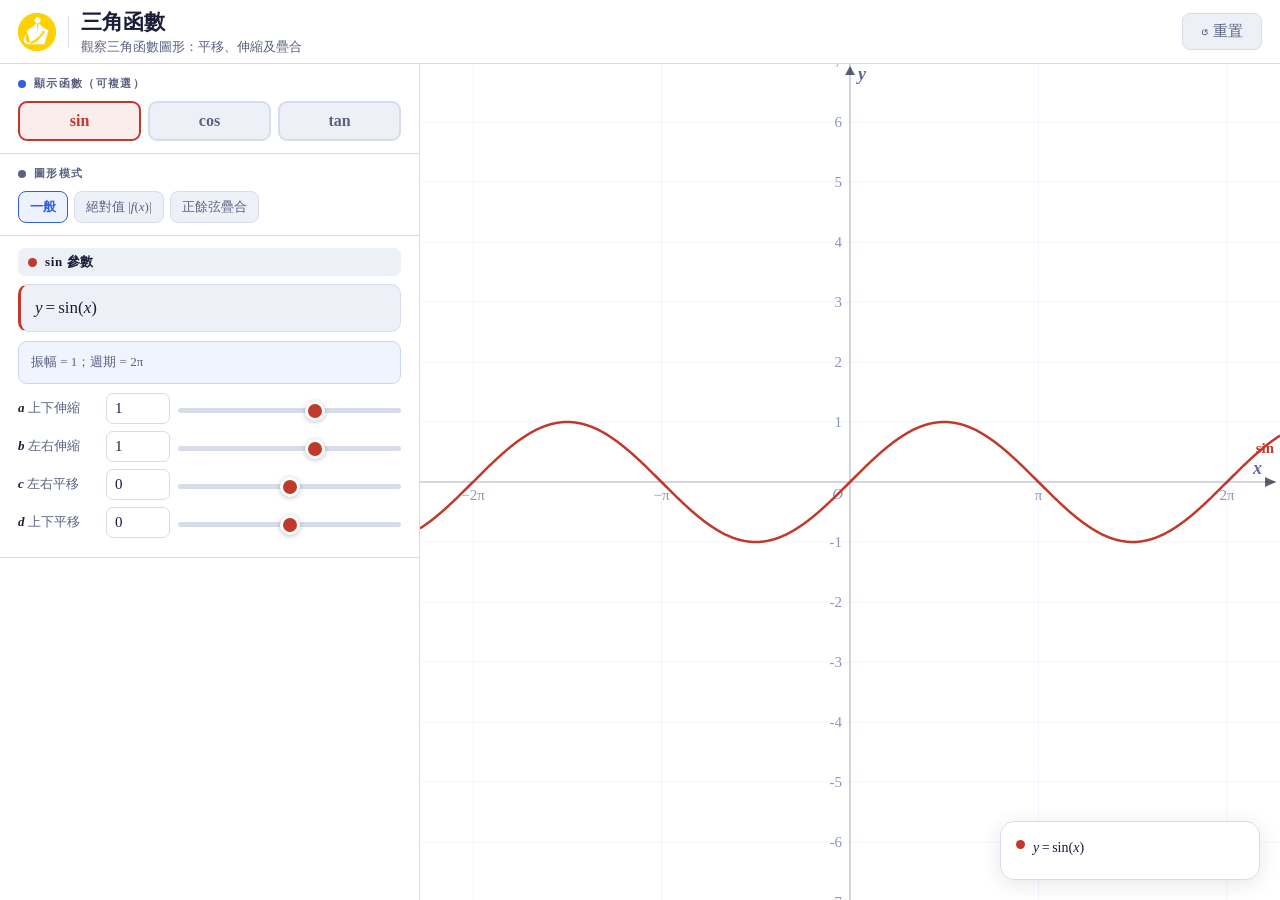
==== index.html @ 8deff8f7 "Update index.html" ====
<!DOCTYPE html>
<html lang="zh-TW">
<head>
<meta charset="UTF-8">
<meta name="viewport" content="width=device-width, initial-scale=1.0, maximum-scale=1.0, user-scalable=no">
<title>三角函數 — 互動教具</title>
<style>
:root{
  --bg:#f4f5fa;--white:#fff;--surface2:#eef0f8;--border:#d8dcea;
  --accent:#3060e0;--sin-c:#c0392b;--cos-c:#2980b9;--tan-c:#27ae60;--sum-c:#7c3aed;
  --text:#1a1f36;--dim:#5a6280;--light:#9098b8;
  --pw:420px;--f:'Times New Roman','Noto Serif TC',Georgia,serif;
}
*{box-sizing:border-box;margin:0;padding:0;}
body{font-family:var(--f);background:var(--bg);color:var(--text);
  overflow:hidden;height:100dvh;width:100vw;display:flex;flex-direction:column;font-size:16px;}

/* ── Header ── */
header{height:64px;display:flex;align-items:center;padding:0 18px;background:var(--white);
  border-bottom:1.5px solid var(--border);z-index:30;flex-shrink:0;gap:12px;}
.logo-ph{height:38px;width:38px;background:var(--surface2);border:1.5px dashed #c0c8e0;
  border-radius:8px;display:flex;align-items:center;justify-content:center;
  font-size:10px;color:var(--light);text-align:center;line-height:1.3;}
.logo-img{height:38px;width:auto;object-fit:contain;}
.hd-sep{width:1px;height:32px;background:var(--border);flex-shrink:0;}
.hd-title{flex:1;min-width:0;}
.hd-title h1{font-size:21px;font-weight:700;white-space:nowrap;overflow:hidden;text-overflow:ellipsis;}
.hd-title p{font-size:13px;color:var(--dim);margin-top:2px;}
.btn{padding:8px 18px;background:var(--surface2);border:1.5px solid var(--border);
  border-radius:8px;font-size:15px;color:var(--dim);cursor:pointer;
  font-family:var(--f);transition:all .15s;}
.btn:hover{color:var(--accent);border-color:var(--accent);background:#eef2ff;}

/* ── Layout ── */
.main{display:flex;flex:1;overflow:hidden;position:relative;}

/* ── Panel ── */
.panel{width:var(--pw);background:var(--white);border-right:1.5px solid var(--border);
  display:flex;flex-direction:column;overflow-y:auto;flex-shrink:0;z-index:10;}
.panel::-webkit-scrollbar{width:5px;}
.panel::-webkit-scrollbar-thumb{background:var(--border);border-radius:3px;}
.sec{padding:12px 18px;border-bottom:1.5px solid var(--border);}
.sec-title{display:flex;align-items:center;gap:8px;font-size:11px;font-weight:700;
  letter-spacing:.12em;text-transform:uppercase;color:var(--dim);margin-bottom:10px;}
.sec-dot{width:8px;height:8px;border-radius:50%;flex-shrink:0;}

/* fn chips */
.fn-chips{display:flex;gap:7px;}
.fn-chip{flex:1;padding:9px 4px;border-radius:9px;border:2px solid var(--border);
  background:var(--surface2);font-family:var(--f);font-size:16px;font-style:normal;font-weight:700;
  cursor:pointer;text-align:center;transition:all .18s;color:var(--dim);}
.fn-chip[data-fn="sin"].on{background:rgba(192,57,43,.09);border-color:var(--sin-c);color:var(--sin-c);}
.fn-chip[data-fn="cos"].on{background:rgba(41,128,185,.09);border-color:var(--cos-c);color:var(--cos-c);}
.fn-chip[data-fn="tan"].on{background:rgba(39,174,96,.09);border-color:var(--tan-c);color:var(--tan-c);}
/* disabled state for superpos mode */
.fn-chip.locked{opacity:.45;cursor:default;pointer-events:none;}

/* mode chips */
.mode-chips{display:flex;gap:6px;flex-wrap:wrap;}
.mode-chip{padding:6px 11px;border-radius:8px;border:1.5px solid var(--border);
  background:var(--surface2);font-family:var(--f);font-size:13px;color:var(--dim);cursor:pointer;transition:all .15s;}
.mode-chip.on{background:#eef2ff;border-color:var(--accent);color:var(--accent);font-weight:700;}

/* ── Equation box in panel ── */
/* y= with space, all italic variables, numbers upright */
.eq-box{background:var(--surface2);border:1.5px solid var(--border);border-radius:10px;
  padding:9px 14px;font-size:17px;color:var(--text);margin-bottom:9px;
  line-height:1.65;min-height:44px;display:flex;align-items:center;flex-wrap:wrap;gap:0;
  font-style:italic;}
.eq-sin{border-left:3px solid var(--sin-c)!important;}
.eq-cos{border-left:3px solid var(--cos-c)!important;}
.eq-tan{border-left:3px solid var(--tan-c)!important;}
/* italic for vars */
.vi{font-style:italic;}
/* upright for numbers */
.vn{font-style:normal;}

/* Desc box */
.desc-box{background:#f0f4ff;border:1.5px solid #c8d4f8;border-radius:9px;
  padding:8px 12px;font-size:13px;color:var(--dim);line-height:1.9;margin-bottom:9px;}
.desc-box b{color:var(--text);}
.mode-desc{background:#fdf4ff;border-color:#d8b4fe;}

/* ── Param rows: label | number | slider ── */
.param-row{display:flex;align-items:center;gap:8px;margin-bottom:7px;}
.param-label{font-size:13px;color:var(--dim);width:80px;flex-shrink:0;}
.param-label .vi{font-style:italic;font-weight:700;color:var(--text);}
.param-num{width:64px;flex-shrink:0;}
.param-num input{width:100%;background:var(--white);border:1.5px solid var(--border);
  border-radius:7px;padding:6px 8px;font-family:var(--f);font-size:15px;font-style:normal;
  color:var(--text);outline:none;transition:border-color .15s;-moz-appearance:textfield;}
.param-num input::-webkit-inner-spin-button{-webkit-appearance:none;}
.param-num input.i-sin:focus{border-color:var(--sin-c);}
.param-num input.i-cos:focus{border-color:var(--cos-c);}
.param-num input.i-tan:focus{border-color:var(--tan-c);}
.param-slider{flex:1;}
.param-slider input[type=range]{width:100%;-webkit-appearance:none;appearance:none;
  height:5px;background:var(--border);border-radius:3px;outline:none;cursor:pointer;touch-action:pan-x;}
.param-slider input[type=range]::-webkit-slider-thumb{-webkit-appearance:none;width:20px;height:20px;
  border-radius:50%;border:3px solid var(--white);box-shadow:0 1px 5px rgba(0,0,0,.25);cursor:pointer;}
.param-slider input[type=range]::-moz-range-thumb{width:20px;height:20px;
  border-radius:50%;border:3px solid var(--white);box-shadow:0 1px 5px rgba(0,0,0,.25);cursor:pointer;}
.r-sin::-webkit-slider-thumb{background:var(--sin-c);}
.r-cos::-webkit-slider-thumb{background:var(--cos-c);}
.r-tan::-webkit-slider-thumb{background:var(--tan-c);}
.r-sin::-moz-range-thumb{background:var(--sin-c);}
.r-cos::-moz-range-thumb{background:var(--cos-c);}
.r-tan::-moz-range-thumb{background:var(--tan-c);}

.fn-panel-hd{display:flex;align-items:center;gap:8px;font-size:13px;font-weight:700;
  letter-spacing:.05em;margin-bottom:8px;padding:5px 10px;border-radius:7px;background:var(--surface2);}
.fn-panel-hd .dot{width:9px;height:9px;border-radius:50%;flex-shrink:0;}

/* Superpos result */
.sp-result{background:#fdf4ff;border:1.5px solid #d8b4fe;border-radius:9px;
  padding:9px 13px;font-size:14px;line-height:2.1;color:var(--text);}

/* Float info box — bottom right */
#floatInfo{position:absolute;bottom:20px;right:20px;z-index:20;
  min-width:260px;max-width:380px;background:rgba(255,255,255,.96);
  border:1.5px solid var(--border);border-radius:14px;padding:13px 15px;
  box-shadow:0 4px 20px rgba(26,31,54,.10);
  backdrop-filter:blur(6px);-webkit-backdrop-filter:blur(6px);
  font-family:var(--f);pointer-events:none;}
.fi-row{display:flex;align-items:flex-start;gap:8px;margin-bottom:6px;line-height:1.8;}
.fi-dot{width:9px;height:9px;border-radius:50%;flex-shrink:0;margin-top:5px;}
.fi-text{font-size:14px;color:var(--text);font-style:italic;}

#canvas{flex:1;display:block;cursor:default;touch-action:none;background:#fff;}

/* Mobile */
.fab{display:none;position:fixed;bottom:20px;left:20px;width:54px;height:54px;
  border-radius:50%;background:var(--accent);color:#fff;border:none;font-size:22px;
  cursor:pointer;box-shadow:0 4px 20px rgba(48,96,224,.4);z-index:200;
  align-items:center;justify-content:center;}
.mob-overlay{display:none;position:fixed;inset:0;z-index:100;pointer-events:none;}
.mob-overlay.open{pointer-events:none;} /* overlay itself never blocks — children handle it */
.mob-bg{position:absolute;inset:0;background:rgba(10,15,40,.35);opacity:0;
  transition:opacity .28s;pointer-events:none;}
.mob-overlay.open .mob-bg{opacity:1;pointer-events:all;}
.mob-drawer{position:absolute;top:0;left:0;bottom:0;width:min(92vw,440px);
  background:var(--white);border-right:1.5px solid var(--border);
  overflow-y:auto;-webkit-overflow-scrolling:touch;
  transform:translateX(-100%);transition:transform .32s cubic-bezier(.32,.72,0,1);
  z-index:2;pointer-events:all;}
.mob-overlay.open .mob-drawer{transform:translateX(0);}
.mob-dh{display:flex;align-items:center;justify-content:space-between;
  padding:16px 20px;border-bottom:1.5px solid var(--border);}
.mob-dt{font-size:18px;font-weight:700;}
.mob-x{width:44px;height:44px;border-radius:8px;background:var(--surface2);
  border:1.5px solid var(--border);font-size:20px;color:var(--dim);
  cursor:pointer;display:flex;align-items:center;justify-content:center;}
@media(max-width:760px){
  .panel{display:none;}.fab{display:flex;}.mob-overlay{display:block;}
  .hd-title p{display:none;}.hd-title h1{font-size:18px;}
  #floatInfo{max-width:calc(100vw - 44px);}
}
</style>
</head>
<body>

<header>
  <div style="display:flex;align-items:center;flex-shrink:0;">
    <img class="logo-img" src="company-logo.png"
         onerror="this.style.display='none';document.getElementById('lgph').style.display='flex';" alt="">
    <div class="logo-ph" id="lgph" style="display:none">LOGO</div>
  </div>
  <div class="hd-sep"></div>
  <div class="hd-title">
    <h1>三角函數</h1>
    <p>觀察三角函數圖形：平移、伸縮及疊合</p>
  </div>
  <div style="flex-shrink:0;">
    <button class="btn" onclick="resetAll()">↺ 重置</button>
  </div>
</header>

<div class="main">

<!-- ══ LEFT PANEL ══ -->
<div class="panel" id="mainPanel">

  <!-- 顯示函數 -->
  <div class="sec">
    <div class="sec-title"><span class="sec-dot" style="background:var(--accent)"></span>顯示函數（可複選）</div>
    <div class="fn-chips" id="fnChipsRow">
      <button class="fn-chip on" data-fn="sin" onclick="toggleFn('sin')">sin</button>
      <button class="fn-chip"    data-fn="cos" onclick="toggleFn('cos')">cos</button>
      <button class="fn-chip"    data-fn="tan" onclick="toggleFn('tan')">tan</button>
    </div>
  </div>

  <!-- 模式 -->
  <div class="sec">
    <div class="sec-title"><span class="sec-dot" style="background:var(--dim)"></span>圖形模式</div>
    <div class="mode-chips">
      <button class="mode-chip on" id="modeNormal"   onclick="setMode('normal')">一般</button>
      <button class="mode-chip"    id="modeAbs"      onclick="setMode('abs')">絕對值 |<i>f</i>(<i>x</i>)|</button>
      <button class="mode-chip"    id="modeSuperpos" onclick="setMode('superpos')">正餘弦疊合</button>
    </div>
    <div id="modeDesc" class="desc-box mode-desc" style="display:none;margin-top:8px;margin-bottom:0;"></div>
  </div>

  <!-- ── sin ── -->
  <div class="sec" id="sinSec">
    <div class="fn-panel-hd"><span class="dot" style="background:var(--sin-c)"></span>sin 參數</div>
    <div class="eq-box eq-sin" id="sinEq"></div>
    <div class="desc-box" id="sinDesc"></div>
    <div class="param-row">
      <div class="param-label"><span class="vi">a</span> 上下伸縮</div>
      <div class="param-num"><input class="i-sin" id="nSinA" type="number" step="0.1" value="1" oninput="P.sin.a=+this.value;redraw()"></div>
      <div class="param-slider"><input type="range" class="r-sin" id="sSinA" min="-4" max="4" step="0.05" value="1" oninput="P.sin.a=+this.value;redraw()"></div>
    </div>
    <div class="param-row">
      <div class="param-label"><span class="vi">b</span> 左右伸縮</div>
      <div class="param-num"><input class="i-sin" id="nSinB" type="number" step="0.1" value="1" oninput="P.sin.b=+this.value;redraw()"></div>
      <div class="param-slider"><input type="range" class="r-sin" id="sSinB" min="-4" max="4" step="0.05" value="1" oninput="P.sin.b=+this.value;redraw()"></div>
    </div>
    <div class="param-row">
      <div class="param-label"><span class="vi">c</span> 左右平移</div>
      <div class="param-num"><input class="i-sin" id="nSinC" type="number" step="0.1" value="0" oninput="P.sin.c=+this.value;redraw()"></div>
      <div class="param-slider"><input type="range" class="r-sin" id="sSinC" min="-6.28" max="6.28" step="0.05" value="0" oninput="P.sin.c=+this.value;redraw()"></div>
    </div>
    <div class="param-row">
      <div class="param-label"><span class="vi">d</span> 上下平移</div>
      <div class="param-num"><input class="i-sin" id="nSinD" type="number" step="0.1" value="0" oninput="P.sin.d=+this.value;redraw()"></div>
      <div class="param-slider"><input type="range" class="r-sin" id="sSinD" min="-4" max="4" step="0.05" value="0" oninput="P.sin.d=+this.value;redraw()"></div>
    </div>
  </div>

  <!-- ── cos ── -->
  <div class="sec" id="cosSec" style="display:none">
    <div class="fn-panel-hd"><span class="dot" style="background:var(--cos-c)"></span>cos 參數</div>
    <div class="eq-box eq-cos" id="cosEq"></div>
    <div class="desc-box" id="cosDesc"></div>
    <div class="param-row">
      <div class="param-label"><span class="vi">a</span> 上下伸縮</div>
      <div class="param-num"><input class="i-cos" id="nCosA" type="number" step="0.1" value="1" oninput="P.cos.a=+this.value;redraw()"></div>
      <div class="param-slider"><input type="range" class="r-cos" id="sCosA" min="-4" max="4" step="0.05" value="1" oninput="P.cos.a=+this.value;redraw()"></div>
    </div>
    <div class="param-row">
      <div class="param-label"><span class="vi">b</span> 左右伸縮</div>
      <div class="param-num"><input class="i-cos" id="nCosB" type="number" step="0.1" value="1" oninput="P.cos.b=+this.value;redraw()"></div>
      <div class="param-slider"><input type="range" class="r-cos" id="sCosB" min="-4" max="4" step="0.05" value="1" oninput="P.cos.b=+this.value;redraw()"></div>
    </div>
    <div class="param-row">
      <div class="param-label"><span class="vi">c</span> 左右平移</div>
      <div class="param-num"><input class="i-cos" id="nCosC" type="number" step="0.1" value="0" oninput="P.cos.c=+this.value;redraw()"></div>
      <div class="param-slider"><input type="range" class="r-cos" id="sCosC" min="-6.28" max="6.28" step="0.05" value="0" oninput="P.cos.c=+this.value;redraw()"></div>
    </div>
    <div class="param-row">
      <div class="param-label"><span class="vi">d</span> 上下平移</div>
      <div class="param-num"><input class="i-cos" id="nCosD" type="number" step="0.1" value="0" oninput="P.cos.d=+this.value;redraw()"></div>
      <div class="param-slider"><input type="range" class="r-cos" id="sCosD" min="-4" max="4" step="0.05" value="0" oninput="P.cos.d=+this.value;redraw()"></div>
    </div>
  </div>

  <!-- ── tan ── -->
  <div class="sec" id="tanSec" style="display:none">
    <div class="fn-panel-hd"><span class="dot" style="background:var(--tan-c)"></span>tan 參數</div>
    <div class="eq-box eq-tan" id="tanEq"></div>
    <div class="desc-box" id="tanDesc"></div>
    <div class="param-row">
      <div class="param-label"><span class="vi">a</span> 上下伸縮</div>
      <div class="param-num"><input class="i-tan" id="nTanA" type="number" step="0.1" value="1" oninput="P.tan.a=+this.value;redraw()"></div>
      <div class="param-slider"><input type="range" class="r-tan" id="sTanA" min="-4" max="4" step="0.05" value="1" oninput="P.tan.a=+this.value;redraw()"></div>
    </div>
    <div class="param-row">
      <div class="param-label"><span class="vi">b</span> 左右伸縮</div>
      <div class="param-num"><input class="i-tan" id="nTanB" type="number" step="0.1" value="1" oninput="P.tan.b=+this.value;redraw()"></div>
      <div class="param-slider"><input type="range" class="r-tan" id="sTanB" min="-4" max="4" step="0.05" value="1" oninput="P.tan.b=+this.value;redraw()"></div>
    </div>
    <div class="param-row">
      <div class="param-label"><span class="vi">c</span> 左右平移</div>
      <div class="param-num"><input class="i-tan" id="nTanC" type="number" step="0.1" value="0" oninput="P.tan.c=+this.value;redraw()"></div>
      <div class="param-slider"><input type="range" class="r-tan" id="sTanC" min="-6.28" max="6.28" step="0.05" value="0" oninput="P.tan.c=+this.value;redraw()"></div>
    </div>
    <div class="param-row">
      <div class="param-label"><span class="vi">d</span> 上下平移</div>
      <div class="param-num"><input class="i-tan" id="nTanD" type="number" step="0.1" value="0" oninput="P.tan.d=+this.value;redraw()"></div>
      <div class="param-slider"><input type="range" class="r-tan" id="sTanD" min="-4" max="4" step="0.05" value="0" oninput="P.tan.d=+this.value;redraw()"></div>
    </div>
  </div>

  <!-- ── 正餘弦疊合 ── -->
  <div class="sec" id="superposSec" style="display:none">
    <div class="fn-panel-hd"><span class="dot" style="background:var(--sum-c)"></span>正餘弦疊合參數</div>
    <div style="font-size:13px;color:var(--dim);margin-bottom:8px;">
      設 <i>y</i> = <i>p</i>·sin <i>x</i> + <i>q</i>·cos <i>x</i>，調整係數：
    </div>
    <div class="param-row">
      <div class="param-label"><span class="vi">p</span> sin 係數</div>
      <div class="param-num"><input id="nSP" type="number" step="0.1" value="1" style="width:100%;background:var(--white);border:1.5px solid var(--border);border-radius:7px;padding:6px 8px;font-family:var(--f);font-size:15px;font-style:normal;color:var(--text);outline:none;-moz-appearance:textfield;" oninput="SP.p=+this.value;redraw()"></div>
      <div class="param-slider"><input type="range" id="sSP" min="-5" max="5" step="0.05" value="1" class="r-sp" oninput="SP.p=+this.value;redraw()"></div>
    </div>
    <div class="param-row">
      <div class="param-label"><span class="vi">q</span> cos 係數</div>
      <div class="param-num"><input id="nSQ" type="number" step="0.1" value="1" style="width:100%;background:var(--white);border:1.5px solid var(--border);border-radius:7px;padding:6px 8px;font-family:var(--f);font-size:15px;font-style:normal;color:var(--text);outline:none;-moz-appearance:textfield;" oninput="SP.q=+this.value;redraw()"></div>
      <div class="param-slider"><input type="range" id="sSQ" min="-5" max="5" step="0.05" value="1" class="r-sp" oninput="SP.q=+this.value;redraw()"></div>
    </div>
    <div class="sp-result" id="spResult"></div>
  </div>

</div><!-- /panel -->

<canvas id="canvas"></canvas>

<!-- Float info: equation(s) at bottom right -->
<div id="floatInfo"><div id="fiContent"></div></div>
</div>

<button class="fab" id="fabBtn" onclick="toggleDrawer()">☰</button>
<div class="mob-overlay" id="MOV">
  <div class="mob-bg" onclick="closeDrawer()"></div>
  <div class="mob-drawer">
    <div class="mob-dh">
      <span class="mob-dt">方程式與設定</span>
      <button class="mob-x" onclick="closeDrawer()">✕</button>
    </div>
    <div id="mobContent"></div>
  </div>
</div>

<script>
// ══════════════════════════════════
//  CONFIG
// ══════════════════════════════════
const FNS=['sin','cos','tan'];
const FN_COLOR={sin:'#c0392b',cos:'#2980b9',tan:'#27ae60'};
const SUM_C='#7c3aed';
const FU="Times New Roman, Noto Serif TC, Georgia, serif";

const visible={sin:true,cos:false,tan:false};
let graphMode='normal';

// y = a·f(bx+c)+d
const P={
  sin:{a:1,b:1,c:0,d:0},
  cos:{a:1,b:1,c:0,d:0},
  tan:{a:1,b:1,c:0,d:0},
};
// superpos: y = p·sinx + q·cosx
const SP={p:1,q:1};

const canvas=document.getElementById('canvas');
const ctx=canvas.getContext('2d');
let dpr=window.devicePixelRatio||1;
let originX=0,originY=0,scale=60,_init=false;

// ══════════════════════════════════
//  CANVAS SETUP
// ══════════════════════════════════
function resize(){
  const main=document.querySelector('.main');
  const panel=document.querySelector('.panel');
  const pw=panel?panel.offsetWidth:0;
  const W0=main.offsetWidth-pw;
  const H0=main.offsetHeight;
  canvas.width=W0*dpr; canvas.height=H0*dpr;
  canvas.style.width=W0+'px'; canvas.style.height=H0+'px';
  ctx.setTransform(dpr,0,0,dpr,0,0);
  if(!_init){originX=W0/2;originY=H0/2;_init=true;}
  redraw();
}
window.addEventListener('resize',resize);

const toMx=sx=>(sx-originX)/scale;
const toSy=my=>originY-my*scale;

// ── number formatting ──
// All numbers displayed upright (font-style:normal in canvas ctx is default)
function f2(v){const r=Math.round(v*100)/100; return r===0?'0':String(r);}
function f3(v){const r=Math.round(v*1000)/1000; return r===0?'0':String(r);}

// ══════════════════════════════════
//  MATH
// ══════════════════════════════════
function evalBase(fn,x){
  const{a,b,c,d}=P[fn];
  const arg=b*x+c;
  if(fn==='sin') return a*Math.sin(arg)+d;
  if(fn==='cos') return a*Math.cos(arg)+d;
  const t=Math.tan(arg);
  if(!isFinite(t)||Math.abs(t)>300) return NaN;
  return a*t+d;
}
function evalFn(fn,x){
  const v=evalBase(fn,x);
  if(isNaN(v)) return NaN;
  return graphMode==='abs'?Math.abs(v):v;
}
function evalSP(x){return SP.p*Math.sin(x)+SP.q*Math.cos(x);}
function period(fn){
  const b=Math.abs(P[fn].b);
  if(b<1e-9) return Infinity;
  return fn==='tan'?Math.PI/b:2*Math.PI/b;
}

// ══════════════════════════════════
//  DRAW
// ══════════════════════════════════
function redraw(){
  const W=canvas.width/dpr,H=canvas.height/dpr;
  ctx.clearRect(0,0,W,H);
  ctx.fillStyle='#fff'; ctx.fillRect(0,0,W,H);
  drawGrid(W,H);
  drawAxes(W,H);
  if(graphMode==='superpos'){
    drawPath(x=>SP.p*Math.sin(x),FN_COLOR.sin,1.5,[5,4],W,H,'p·sin x');
    drawPath(x=>SP.q*Math.cos(x),FN_COLOR.cos,1.5,[5,4],W,H,'q·cos x');
    drawPath(evalSP,SUM_C,2.8,[],W,H,'合成');
  } else {
    FNS.forEach(fn=>{
      if(visible[fn]) drawPath(x=>evalFn(fn,x),FN_COLOR[fn],2.5,[],W,H,fn);
    });
  }
  updatePanel();
}

function drawGrid(W,H){
  const ox=originX,oy=originY,xs=Math.PI*scale;
  ctx.strokeStyle='rgba(48,96,224,.06)'; ctx.lineWidth=1;
  for(let i=Math.floor(-ox/xs);i<=(W-ox)/xs+1;i++){
    const x=ox+i*xs; ctx.beginPath();ctx.moveTo(x,0);ctx.lineTo(x,H);ctx.stroke();
  }
  for(let i=Math.floor((oy-H)/scale);i<=Math.ceil(oy/scale);i++){
    const y=oy-i*scale; ctx.beginPath();ctx.moveTo(0,y);ctx.lineTo(W,y);ctx.stroke();
  }
}

function drawAxes(W,H){
  const ox=originX,oy=originY;
  ctx.setLineDash([]);
  ctx.strokeStyle='rgba(26,31,54,.22)'; ctx.lineWidth=1.5;
  // axes — stop x axis before arrow, full y axis
  ctx.beginPath();ctx.moveTo(0,oy);ctx.lineTo(W-4,oy);ctx.stroke();
  ctx.beginPath();ctx.moveTo(ox,0);ctx.lineTo(ox,H);ctx.stroke();
  // Arrow heads
  ctx.fillStyle='rgba(26,31,54,.7)';
  // x right ► tip at W-4, base at W-15
  ctx.beginPath();
  ctx.moveTo(W-15,oy-5);
  ctx.lineTo(W-4,oy);
  ctx.lineTo(W-15,oy+5);
  ctx.closePath();
  ctx.fill();
  // y top ▲ tip at 2
  ctx.beginPath();
  ctx.moveTo(ox-5,11);
  ctx.lineTo(ox,2);
  ctx.lineTo(ox+5,11);
  ctx.closePath();
  ctx.fill();
  // Labels — italic bold
  ctx.font=`italic bold 18px ${FU}`; ctx.fillStyle='rgba(40,55,120,.75)';
  ctx.textAlign='right'; ctx.fillText('x',W-18,oy-8);
  ctx.textAlign='left';  ctx.fillText('y',ox+8,16);
  // O
  ctx.font=`italic 15px ${FU}`; ctx.fillStyle='rgba(80,95,145,.65)';
  ctx.textAlign='right'; ctx.fillText('O',ox-7,oy+17);
  // y ticks — upright numbers
  ctx.font=`15px ${FU}`; ctx.fillStyle='rgba(80,95,145,.65)';
  for(let i=Math.floor((oy-H)/scale);i<=Math.ceil(oy/scale);i++){
    if(!i) continue;
    ctx.textAlign='right'; ctx.fillText(i,ox-8,oy-i*scale+5);
  }
  // x ticks — π labels
  const xs=Math.PI*scale;
  for(let i=Math.floor(-ox/xs);i<=(W-ox)/xs+1;i++){
    if(!i) continue;
    const x=ox+i*xs, ai=Math.abs(i);
    let lb;
    if(ai===1&&i>0) lb='π'; else if(ai===1&&i<0) lb='−π';
    else if(i>0) lb=ai+'π'; else lb='−'+ai+'π';
    ctx.textAlign='center'; ctx.fillText(lb,x,oy+18);
  }
}

function drawPath(evalF,color,lw,dash,W,H,label){
  ctx.strokeStyle=color; ctx.lineWidth=lw; ctx.setLineDash(dash);
  let started=false;
  ctx.beginPath();
  for(let px=0;px<=W;px+=0.5){
    const my=evalF(toMx(px));
    if(isNaN(my)){started=false;continue;}
    const sy=toSy(my);
    if(!started){ctx.moveTo(px,sy);started=true;}
    else{
      const pmy=evalF(toMx(px-0.5));
      if(!isNaN(pmy)&&Math.abs(my-pmy)*scale>H*0.8){
        ctx.stroke();ctx.beginPath();ctx.moveTo(px,sy);started=true;
      } else ctx.lineTo(px,sy);
    }
  }
  ctx.stroke(); ctx.setLineDash([]);
  // label at right edge — upright, bold
  const ex=toMx(W-30), ey=evalF(ex);
  if(!isNaN(ey)){
    const sy=toSy(ey);
    if(sy>6&&sy<H-6){
      ctx.fillStyle=color; ctx.font=`bold 15px ${FU}`;
      ctx.textAlign='right'; ctx.fillText(label,W-6,sy-7);
    }
  }
}

// ══════════════════════════════════
//  EQUATION BUILDERS
//  Rule: y, a, b, c, d, x → italic
//        numbers → upright (normal)
//        sin/cos/tan → upright
// ══════════════════════════════════

// For panel HTML
function eqHTML(fn){
  const{a,b,c,d}=P[fn];
  const vi=s=>`<i>${s}</i>`;
  const vn=s=>`<span style="font-style:normal">${s}</span>`;
  // = sign with proper spacing
  const veq=`<span style="font-style:normal;margin:0 0.18em">=</span>`;

  // a part
  let apart='';
  if(Math.abs(a)===1){
    apart=(a<0?vn('−'):'');
  } else if(a<0){
    apart=`${vn('−'+f2(Math.abs(a)))}`;
  } else {
    apart=vn(f2(a));
  }

  // bx part
  let bxpart='';
  if(Math.abs(b)===1){
    bxpart=(b<0?`${vn('−')}${vi('x')}`:vi('x'));
  } else if(b<0){
    bxpart=`${vn('−'+f2(Math.abs(b)))}${vi('x')}`;
  } else {
    bxpart=`${vn(f2(b))}${vi('x')}`;
  }

  // +c part
  let cpart='';
  if(c>0.001)  cpart=`${vn(' + '+f2(c))}`;
  else if(c<-0.001) cpart=`${vn(' − '+f2(Math.abs(c)))}`;

  // +d part
  let dpart='';
  if(d>0.001)  dpart=`${vn(' + '+f2(d))}`;
  else if(d<-0.001) dpart=`${vn(' − '+f2(Math.abs(d)))}`;

  const fnS=vn(fn); // sin/cos/tan upright
  const inner=`${bxpart}${cpart}`;

  // y = ... with space after =, both upright except y
  const lhs=`${vi('y')}${veq}`;

  if(graphMode==='abs'){
    return `${lhs}${vn('|')}${apart}${fnS}${vn('(')}${inner}${vn(')')}${dpart}${vn('|')}`;
  }
  return `${lhs}${apart}${fnS}${vn('(')}${inner}${vn(')')}${dpart}`;
}

// For canvas — plain text (canvas doesn't do HTML; numbers upright via default)
// We use ctx.font for italic parts by switching font
function drawEqOnCanvas(fn,x,y){
  const{a:av,b:bv,c:cv,d:dv}=P[fn];
  const color=FN_COLOR[fn];
  // Build plain string (canvas ignores italic markup, so we draw in italic ctx)
  // We just draw the equation in italic for variables and switch for numbers
  // Strategy: draw segment by segment
  const seg=buildEqSegments(fn,av,bv,cv,dv);
  let cx2=x;
  ctx.textBaseline='top';
  for(const s of seg){
    if(s.italic){
      ctx.font=`italic 15px ${FU}`;
    } else {
      ctx.font=`15px ${FU}`;
    }
    ctx.fillStyle=s.color||color;
    ctx.textAlign='left';
    ctx.fillText(s.t,cx2,y);
    cx2+=ctx.measureText(s.t).width;
  }
  ctx.textBaseline='alphabetic';
  return cx2-x; // width
}

function buildEqSegments(fn,a,b,c,d){
  // Returns array of {t, italic, color?}
  const it=(t,col)=>({t,italic:true,color:col});
  const up=(t,col)=>({t,italic:false,color:col});
  const col=FN_COLOR[fn];
  const seg=[];

  // y =·(space)
  seg.push(it('y = ',col));

  // a
  if(Math.abs(a)===1){
    if(a<0) seg.push(up('−',col));
    // if a===1 show nothing (implicit)
  } else if(a<0){
    seg.push(up('−'+f2(Math.abs(a)),col));
  } else {
    seg.push(up(f2(a),col));
  }

  // fn name upright
  seg.push(up(fn,col));
  seg.push(up('(',col));

  // bx
  if(Math.abs(b)===1){
    if(b<0) seg.push(up('−',col));
    seg.push(it('x',col));
  } else if(b<0){
    seg.push(up('−'+f2(Math.abs(b)),col));
    seg.push(it('x',col));
  } else {
    seg.push(up(f2(b),col));
    seg.push(it('x',col));
  }

  // +c
  if(c>0.001){seg.push(up(' + ',col));seg.push(up(f2(c),col));}
  else if(c<-0.001){seg.push(up(' − ',col));seg.push(up(f2(Math.abs(c)),col));}

  seg.push(up(')',col));

  // +d
  if(d>0.001){seg.push(up(' + ',col));seg.push(up(f2(d),col));}
  else if(d<-0.001){seg.push(up(' − ',col));seg.push(up(f2(Math.abs(d)),col));}

  if(graphMode==='abs'){
    seg.unshift(up('|',col));
    seg.push(up('|',col));
    // fix: wrap y= outside
    const yi=seg.findIndex(s=>s.t==='y = ');
    // already first, the | is before it – reorder
    const absBar=seg.shift(); // remove | from front
    const yEq=seg.shift();    // remove y =
    seg.unshift(absBar);
    seg.unshift(yEq);
    // add closing bar
  }

  return seg;
}

// Superpos canvas eq
function drawSPEqOnCanvas(x,y){
  const R=Math.sqrt(SP.p*SP.p+SP.q*SP.q);
  const theta=Math.atan2(SP.q,SP.p);
  const tStr=thetaStr(theta);
  // y = p·sin x + q·cos x = R·sin(x+θ)
  const segs=[
    {t:'y',italic:true},{t:' = ',italic:false},
    {t:f2(SP.p),italic:false},{t:'·sin ',italic:false},
    {t:'x',italic:true},{t:' + ',italic:false},
    {t:f2(SP.q),italic:false},{t:'·cos ',italic:false},
    {t:'x',italic:true},{t:' = ',italic:false},
    {t:f3(R)+'·sin(',italic:false},
    {t:'x',italic:true},
    {t:' + '+tStr+')',italic:false},
  ];
  let cx2=x;
  ctx.textBaseline='top';
  for(const s of segs){
    ctx.font=s.italic?`italic 15px ${FU}`:`15px ${FU}`;
    ctx.fillStyle=SUM_C;
    ctx.fillText(s.t,cx2,y);
    cx2+=ctx.measureText(s.t).width;
  }
  ctx.textBaseline='alphabetic';
}

// ══════════════════════════════════
//  DESCRIPTION
// ══════════════════════════════════
function descHTML(fn){
  const{a,b,c,d}=P[fn];
  const lines=[];
  const aa=Math.abs(a),ab=Math.abs(b||1e-9);
  const vi=s=>`<i>${s}</i>`;

  // a — 上下伸縮（統一用「伸縮」）
  if(Math.abs(aa-1)>0.01){
    if(aa>1) lines.push(`${vi('a')} = ${f2(aa)}，<b>上下伸縮 ${f2(aa)} 倍</b>（振幅 = ${f2(aa)}）`);
    else     lines.push(`${vi('a')} = ${f2(aa)}，<b>上下伸縮為 ${f2(aa)} 倍</b>（振幅 = ${f2(aa)}）`);
  } else {
    lines.push(`振幅 = 1`);
  }
  if(a<-0.001) lines.push(`<b>${vi('a')} &lt; 0，圖形上下翻轉</b>`);

  // b — 左右伸縮 / 週期
  const T=period(fn);
  const Ts=isFinite(T)?f2(T/Math.PI)+'π':'∞';
  if(Math.abs(ab-1)>0.01){
    if(ab>1) lines.push(`${vi('b')} = ${f2(bv=P[fn].b)}，<b>左右伸縮為 1/${f2(ab)} 倍</b>，週期 = ${Ts}`);
    else     lines.push(`${vi('b')} = ${f2(P[fn].b)}，<b>左右伸縮 ${f2(1/ab)} 倍</b>，週期 = ${Ts}`);
  } else {
    lines.push(`週期 = ${Ts}`);
  }
  if(b<-0.001) lines.push(`<b>${vi('b')} &lt; 0，圖形左右翻轉</b>`);

  // c — 相移
  if(Math.abs(c)>0.01){
    const shift=-c/(P[fn].b||1e-9);
    if(shift>0.001)       lines.push(`<b>向右平移 ${f2(Math.abs(shift))}</b>`);
    else if(shift<-0.001) lines.push(`<b>向左平移 ${f2(Math.abs(shift))}</b>`);
  }

  // d — 上下平移
  if(d>0.001)        lines.push(`<b>向上平移 ${f2(d)}</b>`);
  else if(d<-0.001)  lines.push(`<b>向下平移 ${f2(Math.abs(d))}</b>`);

  let extra='';
  if(graphMode==='abs') extra='<br>取絕對值：<i>x</i> 軸以下翻折，<b><i>y</i> 恆 ≥ 0</b>。';
  return lines.join('；')+extra;
}

// ══════════════════════════════════
//  SUPERPOS RESULT
// ══════════════════════════════════
function thetaStr(theta){
  const fracs=[[0,1],[1,6],[1,4],[1,3],[1,2],[2,3],[3,4],[5,6],[1,1],
               [-1,6],[-1,4],[-1,3],[-1,2],[-2,3],[-3,4],[-5,6],[-1,1]];
  const t=theta/Math.PI;
  for(const[n,d] of fracs){
    if(Math.abs(t-n/d)<0.005){
      if(n===0) return '0';
      const sign=n<0?'−':'';
      const an=Math.abs(n);
      if(d===1) return an===1?sign+'π':sign+an+'π';
      return an===1?sign+'π/'+d:sign+an+'π/'+d;
    }
  }
  return f3(theta);
}

function spResultHTML(){
  const p=SP.p,q=SP.q;
  const R=Math.sqrt(p*p+q*q);
  const theta=Math.atan2(q,p);
  const Rstr=f3(R),tStr=thetaStr(theta);
  const phi=Math.atan2(p,q);
  const phiStr=thetaStr(phi);
  const vi=s=>`<i>${s}</i>`;
  const vn=s=>`<span style="font-style:normal">${s}</span>`;
  return `
<div style="line-height:2.1;font-size:14px;">
  ${vi('y')} = ${vn(f2(p))}·sin ${vi('x')} + ${vn(f2(q))}·cos ${vi('x')}<br>
  &nbsp;&nbsp;= ${vn(Rstr)}·(${vn(f2(p)+'/'+(Rstr||1))}·sin ${vi('x')} + ${vn(f2(q)+'/'+(Rstr||1))}·cos ${vi('x')})<br>
  &nbsp;&nbsp;= ${vn(Rstr)}·(sin ${vi('x')}·cos${vi('θ')} + cos ${vi('x')}·sin${vi('θ')})<br>
  &nbsp;&nbsp;= <b style="color:${SUM_C}">${vn(Rstr)}·sin(${vi('x')} + ${vn(tStr)})</b>
</div>
<div style="font-size:12px;color:var(--dim);margin-top:7px;border-top:1px solid var(--border);padding-top:6px;line-height:1.9;">
  其中 ${vi('θ')} 滿足：cos${vi('θ')} = ${vn(f3(p/(R||1e-9)))}，sin${vi('θ')} = ${vn(f3(q/(R||1e-9)))}<br>
  亦可改寫：${vi('y')} = <b style="color:${SUM_C}">${vn(Rstr)}·cos(${vi('x')} − ${vn(phiStr)})</b><br>
  其中 ${vi('φ')} 滿足：cos${vi('φ')} = ${vn(f3(q/(R||1e-9)))}，sin${vi('φ')} = ${vn(f3(p/(R||1e-9)))}<br>
  <b style="color:var(--sum-c)">R = √(p² + q²) = √(${f2(p)}² + ${f2(q)}²) = ${Rstr}</b>
</div>`;
}

// ══════════════════════════════════
//  UPDATE PANEL
// ══════════════════════════════════
function sH(id,h){
  const e=document.getElementById(id); if(e) e.innerHTML=h;
}
function sS(id,v){
  const e=document.getElementById(id); if(e) e.value=v;
}
function safeSet(id,v){
  const e=document.getElementById(id);
  if(e&&document.activeElement!==e) e.value=f2(v);
}

function updatePanel(){
  // Equations in panel
  FNS.forEach(fn=>{
    sH(fn+'Eq',eqHTML(fn));
    sH(fn+'Desc',descHTML(fn));
  });
  // Number inputs + sliders
  FNS.forEach(fn=>{
    const{a,b,c,d}=P[fn];
    const F=fn[0].toUpperCase()+fn.slice(1);
    safeSet(`n${F}A`,a);safeSet(`n${F}B`,b);safeSet(`n${F}C`,c);safeSet(`n${F}D`,d);
    sS(`s${F}A`,a);sS(`s${F}B`,b);sS(`s${F}C`,c);sS(`s${F}D`,d);
  });
  safeSet('nSP',SP.p); safeSet('nSQ',SP.q);
  sS('sSP',SP.p); sS('sSQ',SP.q);

  // fn chips: lock in superpos mode (sin+cos forced)
  const isSP=graphMode==='superpos';
  document.querySelectorAll('.fn-chip').forEach(el=>{
    if(isSP){
      el.classList.add('locked');
      // force sin+cos visible
      if(el.dataset.fn==='sin'||el.dataset.fn==='cos') el.classList.add('on');
      else el.classList.remove('on');
    } else {
      el.classList.remove('locked');
      el.classList.toggle('on',visible[el.dataset.fn]);
    }
  });
  if(isSP){visible.sin=true;visible.cos=true;}

  // Section visibility
  FNS.forEach(fn => {
    const e = document.getElementById(fn+'Sec');
    if(e) e.style.display = (visible[fn] && !isSP) ? 'block' : 'none';
  });
  const spSec = document.getElementById('superposSec');
  if(spSec) spSec.style.display = isSP ? 'block' : 'none';

  // Mode chips
  document.getElementById('modeNormal')  ?.classList.toggle('on', graphMode==='normal');
  document.getElementById('modeAbs')     ?.classList.toggle('on', graphMode==='abs');
  document.getElementById('modeSuperpos')?.classList.toggle('on', graphMode==='superpos');

  // Mode desc
  const md = document.getElementById('modeDesc');
  if(md){
    if(graphMode==='abs'){
      md.style.display='';
      md.innerHTML=`絕對值模式：<i>y</i> = |<span style="font-style:normal">f</span>(<i>x</i>)|，<i>x</i> 軸以下翻折，<b><i>y</i> 恆 ≥ 0</b>。`;
    } else if(isSP){
      md.style.display='';
      md.innerHTML=`正餘弦疊合：<i>y</i> = <i>p</i>·sin <i>x</i> + <i>q</i>·cos <i>x</i>，化為單一 sin 或 cos。<br>此模式下固定顯示 sin 與 cos 分量。`;
    } else {
      md.style.display='none';
    }
  }
  if(isSP){ sH('spResult', spResultHTML()); }

  // ── Float info box (bottom right) — show equations ──
  let html='';
  if(isSP){
    const R=Math.sqrt(SP.p*SP.p+SP.q*SP.q);
    const theta=Math.atan2(SP.q,SP.p);
    const tStr=thetaStr(theta);
    const phi=Math.atan2(SP.p,SP.q);
    const phiStr=thetaStr(phi);
    html=`
    <div class="fi-row">
      <span class="fi-dot" style="background:${FN_COLOR.sin}"></span>
      <span class="fi-text"><i>y</i><span style="font-style:normal;margin:0 0.18em">=</span><span style="font-style:normal">${f2(SP.p)}·sin </span><i>x</i></span>
    </div>
    <div class="fi-row">
      <span class="fi-dot" style="background:${FN_COLOR.cos}"></span>
      <span class="fi-text"><i>y</i><span style="font-style:normal;margin:0 0.18em">=</span><span style="font-style:normal">${f2(SP.q)}·cos </span><i>x</i></span>
    </div>
    <div class="fi-row">
      <span class="fi-dot" style="background:${SUM_C}"></span>
      <span class="fi-text"><b style="color:${SUM_C}"><i>y</i><span style="font-style:normal;margin:0 0.18em">=</span><span style="font-style:normal">${f3(R)}·sin(</span><i>x</i><span style="font-style:normal;margin:0 0.12em">+</span><span style="font-style:normal">${tStr})</span></b></span>
    </div>`;
  } else {
    FNS.forEach(fn=>{
      if(!visible[fn])return;
      html+=`<div class="fi-row">
        <span class="fi-dot" style="background:${FN_COLOR[fn]}"></span>
        <span class="fi-text">${eqHTML(fn)}</span>
      </div>`;
    });
  }
  if(!html) html='<span style="color:var(--light);font-size:13px">請選擇至少一個函數</span>';
  sH('fiContent',html);
}

// ══════════════════════════════════
//  CONTROLS
// ══════════════════════════════════
function toggleFn(fn){
  if(graphMode==='superpos') return; // locked
  visible[fn]=!visible[fn];
  redraw();
}
function setMode(m){
  graphMode=m;
  if(m==='superpos'){visible.sin=true;visible.cos=true;}
  redraw();
}
function resetAll(){
  FNS.forEach(fn=>{P[fn]={a:1,b:1,c:0,d:0};});
  SP.p=1;SP.q=1;
  visible.sin=true;visible.cos=false;visible.tan=false;
  graphMode='normal';
  const r=canvas.parentElement.getBoundingClientRect();
  originX=r.width/2;originY=r.height/2;scale=60;_init=true;
  redraw();
}

// ══════════════════════════════════
//  MOUSE / TOUCH
// ══════════════════════════════════
let panRef=null,pinchDist=null;
canvas.addEventListener('mousedown',e=>{e.preventDefault();panRef={sx:e.clientX,sy:e.clientY,ox:originX,oy:originY};canvas.style.cursor='move';});
canvas.addEventListener('mousemove',e=>{if(!panRef)return;originX=panRef.ox+(e.clientX-panRef.sx);originY=panRef.oy+(e.clientY-panRef.sy);redraw();});
canvas.addEventListener('mouseup',()=>{panRef=null;canvas.style.cursor='default';});
canvas.addEventListener('mouseleave',()=>{panRef=null;});
canvas.addEventListener('contextmenu',e=>e.preventDefault());
canvas.addEventListener('wheel',e=>{
  e.preventDefault();
  const r=canvas.getBoundingClientRect(),px=e.clientX-r.left,py=e.clientY-r.top;
  const f=e.deltaY<0?1.12:0.89,old=scale;
  scale=Math.max(15,Math.min(500,scale*f));
  originX=px-(px-originX)*(scale/old);originY=py-(py-originY)*(scale/old);
  redraw();
},{passive:false});
canvas.addEventListener('touchstart',e=>{
  e.preventDefault();
  if(e.touches.length===2){pinchDist=Math.hypot(e.touches[0].clientX-e.touches[1].clientX,e.touches[0].clientY-e.touches[1].clientY);panRef=null;return;}
  const r=canvas.getBoundingClientRect();
  panRef={sx:e.touches[0].clientX-r.left,sy:e.touches[0].clientY-r.top,ox:originX,oy:originY};
},{passive:false});
canvas.addEventListener('touchmove',e=>{
  e.preventDefault();
  if(e.touches.length===2&&pinchDist){const nd=Math.hypot(e.touches[0].clientX-e.touches[1].clientX,e.touches[0].clientY-e.touches[1].clientY);scale=Math.max(15,Math.min(500,scale*nd/pinchDist));pinchDist=nd;redraw();return;}
  if(!panRef)return;
  const r=canvas.getBoundingClientRect();
  originX=panRef.ox+(e.touches[0].clientX-r.left-panRef.sx);
  originY=panRef.oy+(e.touches[0].clientY-r.top-panRef.sy);redraw();
},{passive:false});
canvas.addEventListener('touchend',e=>{e.preventDefault();panRef=null;pinchDist=null;},{passive:false});

// ══════════════════════════════════
//  MOBILE DRAWER
// ══════════════════════════════════
function openDrawer(){
  document.getElementById('MOV').classList.add('open');
}
function closeDrawer(){
  document.getElementById('MOV').classList.remove('open');
}
function toggleDrawer(){
  const open=document.getElementById('MOV').classList.contains('open');
  open?closeDrawer():openDrawer();
}

// ── On mobile: move the panel into the drawer so there's only ONE set of controls ──
(function setupMobilePanel(){
  const mq = window.matchMedia('(max-width:760px)');
  function handleMQ(e){
    const panel = document.getElementById('mainPanel');
    const mobContent = document.getElementById('mobContent');
    if(e.matches){
      // Mobile: move panel into drawer
      if(panel.parentElement !== mobContent){
        mobContent.appendChild(panel);
        panel.style.display = 'flex';
        panel.style.width = '100%';
        panel.style.borderRight = 'none';
        panel.style.overflow = 'visible';
      }
    } else {
      // Desktop: move panel back to main
      const main = document.querySelector('.main');
      if(panel.parentElement !== main){
        main.insertBefore(panel, main.querySelector('canvas'));
        panel.style.display = '';
        panel.style.width = '';
        panel.style.borderRight = '';
        panel.style.overflow = '';
      }
    }
  }
  mq.addEventListener('change', handleMQ);
  handleMQ(mq);
})();

// sp slider thumb colour
const st=document.createElement('style');
st.textContent=`.r-sp::-webkit-slider-thumb{background:${SUM_C}!important;width:20px;height:20px;border-radius:50%;border:3px solid #fff;box-shadow:0 1px 5px rgba(0,0,0,.25);cursor:pointer;-webkit-appearance:none;}
.r-sp::-moz-range-thumb{background:${SUM_C}!important;width:20px;height:20px;border-radius:50%;border:3px solid #fff;box-shadow:0 1px 5px rgba(0,0,0,.25);cursor:pointer;}`;
document.head.appendChild(st);

// ══ INIT ══
resize();
</script>
</body>
</html>
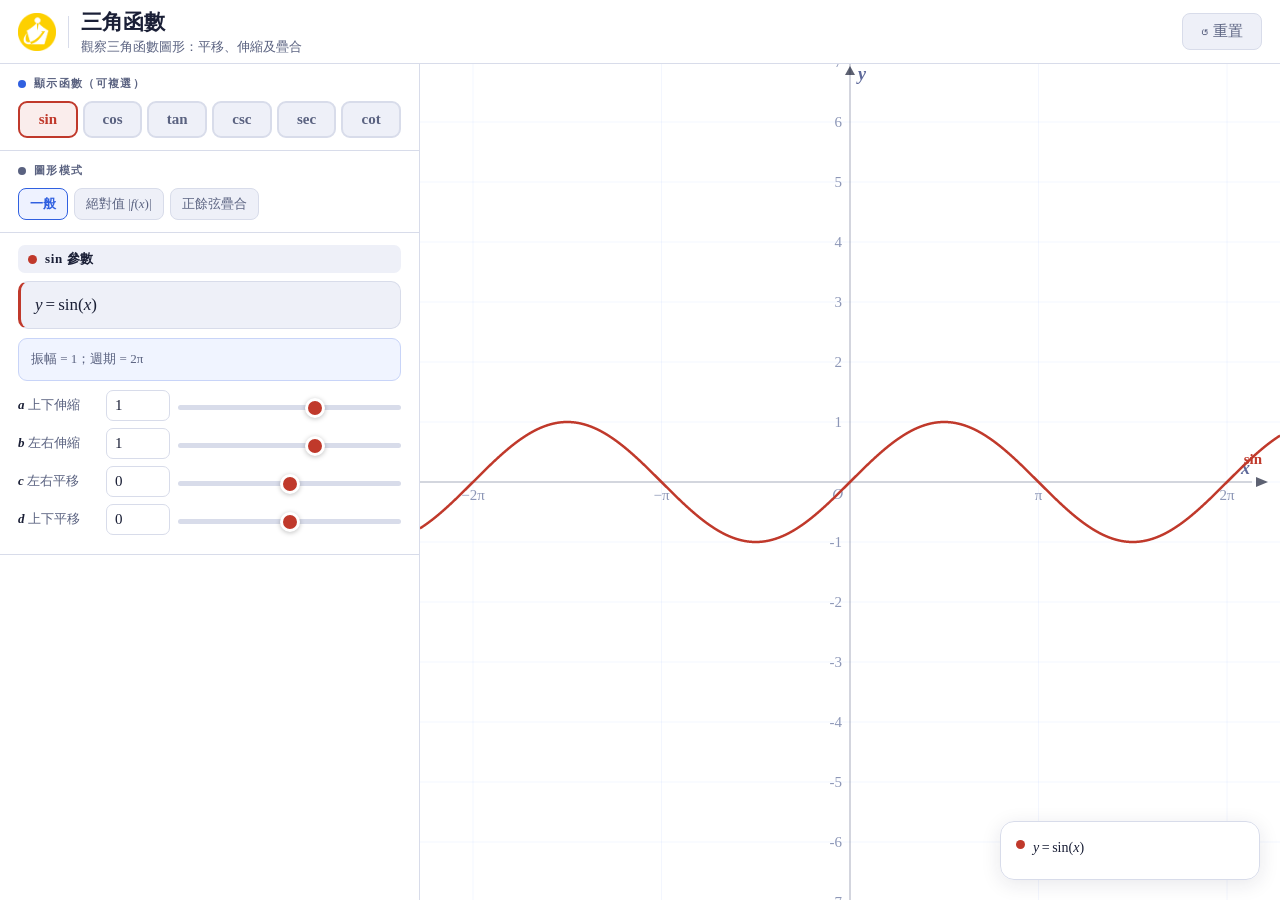
==== commit 84ce6770: "Rename 三角函數3.html to index.html" ====
--- a/index.html
+++ b/index.html
@@ -1,985 +1,952 @@
-<!DOCTYPE html>
-<html lang="zh-TW">
-<head>
-<meta charset="UTF-8">
-<meta name="viewport" content="width=device-width, initial-scale=1.0, maximum-scale=1.0, user-scalable=no">
-<title>三角函數 — 互動教具</title>
-<style>
-:root{
-  --bg:#f4f5fa;--white:#fff;--surface2:#eef0f8;--border:#d8dcea;
-  --accent:#3060e0;--sin-c:#c0392b;--cos-c:#2980b9;--tan-c:#27ae60;--sum-c:#7c3aed;
-  --text:#1a1f36;--dim:#5a6280;--light:#9098b8;
-  --pw:420px;--f:'Times New Roman','Noto Serif TC',Georgia,serif;
-}
-*{box-sizing:border-box;margin:0;padding:0;}
-body{font-family:var(--f);background:var(--bg);color:var(--text);
-  overflow:hidden;height:100dvh;width:100vw;display:flex;flex-direction:column;font-size:16px;}
-
-/* ── Header ── */
-header{height:64px;display:flex;align-items:center;padding:0 18px;background:var(--white);
-  border-bottom:1.5px solid var(--border);z-index:30;flex-shrink:0;gap:12px;}
-.logo-ph{height:38px;width:38px;background:var(--surface2);border:1.5px dashed #c0c8e0;
-  border-radius:8px;display:flex;align-items:center;justify-content:center;
-  font-size:10px;color:var(--light);text-align:center;line-height:1.3;}
-.logo-img{height:38px;width:auto;object-fit:contain;}
-.hd-sep{width:1px;height:32px;background:var(--border);flex-shrink:0;}
-.hd-title{flex:1;min-width:0;}
-.hd-title h1{font-size:21px;font-weight:700;white-space:nowrap;overflow:hidden;text-overflow:ellipsis;}
-.hd-title p{font-size:13px;color:var(--dim);margin-top:2px;}
-.btn{padding:8px 18px;background:var(--surface2);border:1.5px solid var(--border);
-  border-radius:8px;font-size:15px;color:var(--dim);cursor:pointer;
-  font-family:var(--f);transition:all .15s;}
-.btn:hover{color:var(--accent);border-color:var(--accent);background:#eef2ff;}
-
-/* ── Layout ── */
-.main{display:flex;flex:1;overflow:hidden;position:relative;}
-
-/* ── Panel ── */
-.panel{width:var(--pw);background:var(--white);border-right:1.5px solid var(--border);
-  display:flex;flex-direction:column;overflow-y:auto;flex-shrink:0;z-index:10;}
-.panel::-webkit-scrollbar{width:5px;}
-.panel::-webkit-scrollbar-thumb{background:var(--border);border-radius:3px;}
-.sec{padding:12px 18px;border-bottom:1.5px solid var(--border);}
-.sec-title{display:flex;align-items:center;gap:8px;font-size:11px;font-weight:700;
-  letter-spacing:.12em;text-transform:uppercase;color:var(--dim);margin-bottom:10px;}
-.sec-dot{width:8px;height:8px;border-radius:50%;flex-shrink:0;}
-
-/* fn chips */
-.fn-chips{display:flex;gap:7px;}
-.fn-chip{flex:1;padding:9px 4px;border-radius:9px;border:2px solid var(--border);
-  background:var(--surface2);font-family:var(--f);font-size:16px;font-style:normal;font-weight:700;
-  cursor:pointer;text-align:center;transition:all .18s;color:var(--dim);}
-.fn-chip[data-fn="sin"].on{background:rgba(192,57,43,.09);border-color:var(--sin-c);color:var(--sin-c);}
-.fn-chip[data-fn="cos"].on{background:rgba(41,128,185,.09);border-color:var(--cos-c);color:var(--cos-c);}
-.fn-chip[data-fn="tan"].on{background:rgba(39,174,96,.09);border-color:var(--tan-c);color:var(--tan-c);}
-/* disabled state for superpos mode */
-.fn-chip.locked{opacity:.45;cursor:default;pointer-events:none;}
-
-/* mode chips */
-.mode-chips{display:flex;gap:6px;flex-wrap:wrap;}
-.mode-chip{padding:6px 11px;border-radius:8px;border:1.5px solid var(--border);
-  background:var(--surface2);font-family:var(--f);font-size:13px;color:var(--dim);cursor:pointer;transition:all .15s;}
-.mode-chip.on{background:#eef2ff;border-color:var(--accent);color:var(--accent);font-weight:700;}
-
-/* ── Equation box in panel ── */
-/* y= with space, all italic variables, numbers upright */
-.eq-box{background:var(--surface2);border:1.5px solid var(--border);border-radius:10px;
-  padding:9px 14px;font-size:17px;color:var(--text);margin-bottom:9px;
-  line-height:1.65;min-height:44px;display:flex;align-items:center;flex-wrap:wrap;gap:0;
-  font-style:italic;}
-.eq-sin{border-left:3px solid var(--sin-c)!important;}
-.eq-cos{border-left:3px solid var(--cos-c)!important;}
-.eq-tan{border-left:3px solid var(--tan-c)!important;}
-/* italic for vars */
-.vi{font-style:italic;}
-/* upright for numbers */
-.vn{font-style:normal;}
-
-/* Desc box */
-.desc-box{background:#f0f4ff;border:1.5px solid #c8d4f8;border-radius:9px;
-  padding:8px 12px;font-size:13px;color:var(--dim);line-height:1.9;margin-bottom:9px;}
-.desc-box b{color:var(--text);}
-.mode-desc{background:#fdf4ff;border-color:#d8b4fe;}
-
-/* ── Param rows: label | number | slider ── */
-.param-row{display:flex;align-items:center;gap:8px;margin-bottom:7px;}
-.param-label{font-size:13px;color:var(--dim);width:80px;flex-shrink:0;}
-.param-label .vi{font-style:italic;font-weight:700;color:var(--text);}
-.param-num{width:64px;flex-shrink:0;}
-.param-num input{width:100%;background:var(--white);border:1.5px solid var(--border);
-  border-radius:7px;padding:6px 8px;font-family:var(--f);font-size:15px;font-style:normal;
-  color:var(--text);outline:none;transition:border-color .15s;-moz-appearance:textfield;}
-.param-num input::-webkit-inner-spin-button{-webkit-appearance:none;}
-.param-num input.i-sin:focus{border-color:var(--sin-c);}
-.param-num input.i-cos:focus{border-color:var(--cos-c);}
-.param-num input.i-tan:focus{border-color:var(--tan-c);}
-.param-slider{flex:1;}
-.param-slider input[type=range]{width:100%;-webkit-appearance:none;appearance:none;
-  height:5px;background:var(--border);border-radius:3px;outline:none;cursor:pointer;touch-action:pan-x;}
-.param-slider input[type=range]::-webkit-slider-thumb{-webkit-appearance:none;width:20px;height:20px;
-  border-radius:50%;border:3px solid var(--white);box-shadow:0 1px 5px rgba(0,0,0,.25);cursor:pointer;}
-.param-slider input[type=range]::-moz-range-thumb{width:20px;height:20px;
-  border-radius:50%;border:3px solid var(--white);box-shadow:0 1px 5px rgba(0,0,0,.25);cursor:pointer;}
-.r-sin::-webkit-slider-thumb{background:var(--sin-c);}
-.r-cos::-webkit-slider-thumb{background:var(--cos-c);}
-.r-tan::-webkit-slider-thumb{background:var(--tan-c);}
-.r-sin::-moz-range-thumb{background:var(--sin-c);}
-.r-cos::-moz-range-thumb{background:var(--cos-c);}
-.r-tan::-moz-range-thumb{background:var(--tan-c);}
-
-.fn-panel-hd{display:flex;align-items:center;gap:8px;font-size:13px;font-weight:700;
-  letter-spacing:.05em;margin-bottom:8px;padding:5px 10px;border-radius:7px;background:var(--surface2);}
-.fn-panel-hd .dot{width:9px;height:9px;border-radius:50%;flex-shrink:0;}
-
-/* Superpos result */
-.sp-result{background:#fdf4ff;border:1.5px solid #d8b4fe;border-radius:9px;
-  padding:9px 13px;font-size:14px;line-height:2.1;color:var(--text);}
-
-/* Float info box — bottom right */
-#floatInfo{position:absolute;bottom:20px;right:20px;z-index:20;
-  min-width:260px;max-width:380px;background:rgba(255,255,255,.96);
-  border:1.5px solid var(--border);border-radius:14px;padding:13px 15px;
-  box-shadow:0 4px 20px rgba(26,31,54,.10);
-  backdrop-filter:blur(6px);-webkit-backdrop-filter:blur(6px);
-  font-family:var(--f);pointer-events:none;}
-.fi-row{display:flex;align-items:flex-start;gap:8px;margin-bottom:6px;line-height:1.8;}
-.fi-dot{width:9px;height:9px;border-radius:50%;flex-shrink:0;margin-top:5px;}
-.fi-text{font-size:14px;color:var(--text);font-style:italic;}
-
-#canvas{flex:1;display:block;cursor:default;touch-action:none;background:#fff;}
-
-/* Mobile */
-.fab{display:none;position:fixed;bottom:20px;left:20px;width:54px;height:54px;
-  border-radius:50%;background:var(--accent);color:#fff;border:none;font-size:22px;
-  cursor:pointer;box-shadow:0 4px 20px rgba(48,96,224,.4);z-index:200;
-  align-items:center;justify-content:center;}
-.mob-overlay{display:none;position:fixed;inset:0;z-index:100;pointer-events:none;}
-.mob-overlay.open{pointer-events:none;} /* overlay itself never blocks — children handle it */
-.mob-bg{position:absolute;inset:0;background:rgba(10,15,40,.35);opacity:0;
-  transition:opacity .28s;pointer-events:none;}
-.mob-overlay.open .mob-bg{opacity:1;pointer-events:all;}
-.mob-drawer{position:absolute;top:0;left:0;bottom:0;width:min(92vw,440px);
-  background:var(--white);border-right:1.5px solid var(--border);
-  overflow-y:auto;-webkit-overflow-scrolling:touch;
-  transform:translateX(-100%);transition:transform .32s cubic-bezier(.32,.72,0,1);
-  z-index:2;pointer-events:all;}
-.mob-overlay.open .mob-drawer{transform:translateX(0);}
-.mob-dh{display:flex;align-items:center;justify-content:space-between;
-  padding:16px 20px;border-bottom:1.5px solid var(--border);}
-.mob-dt{font-size:18px;font-weight:700;}
-.mob-x{width:44px;height:44px;border-radius:8px;background:var(--surface2);
-  border:1.5px solid var(--border);font-size:20px;color:var(--dim);
-  cursor:pointer;display:flex;align-items:center;justify-content:center;}
-@media(max-width:760px){
-  .panel{display:none;}.fab{display:flex;}.mob-overlay{display:block;}
-  .hd-title p{display:none;}.hd-title h1{font-size:18px;}
-  #floatInfo{max-width:calc(100vw - 44px);}
-}
-</style>
-</head>
-<body>
-
-<header>
-  <div style="display:flex;align-items:center;flex-shrink:0;">
-    <img class="logo-img" src="company-logo.png"
-         onerror="this.style.display='none';document.getElementById('lgph').style.display='flex';" alt="">
-    <div class="logo-ph" id="lgph" style="display:none">LOGO</div>
-  </div>
-  <div class="hd-sep"></div>
-  <div class="hd-title">
-    <h1>三角函數</h1>
-    <p>觀察三角函數圖形：平移、伸縮及疊合</p>
-  </div>
-  <div style="flex-shrink:0;">
-    <button class="btn" onclick="resetAll()">↺ 重置</button>
-  </div>
-</header>
-
-<div class="main">
-
-<!-- ══ LEFT PANEL ══ -->
-<div class="panel" id="mainPanel">
-
-  <!-- 顯示函數 -->
-  <div class="sec">
-    <div class="sec-title"><span class="sec-dot" style="background:var(--accent)"></span>顯示函數（可複選）</div>
-    <div class="fn-chips" id="fnChipsRow">
-      <button class="fn-chip on" data-fn="sin" onclick="toggleFn('sin')">sin</button>
-      <button class="fn-chip"    data-fn="cos" onclick="toggleFn('cos')">cos</button>
-      <button class="fn-chip"    data-fn="tan" onclick="toggleFn('tan')">tan</button>
-    </div>
-  </div>
-
-  <!-- 模式 -->
-  <div class="sec">
-    <div class="sec-title"><span class="sec-dot" style="background:var(--dim)"></span>圖形模式</div>
-    <div class="mode-chips">
-      <button class="mode-chip on" id="modeNormal"   onclick="setMode('normal')">一般</button>
-      <button class="mode-chip"    id="modeAbs"      onclick="setMode('abs')">絕對值 |<i>f</i>(<i>x</i>)|</button>
-      <button class="mode-chip"    id="modeSuperpos" onclick="setMode('superpos')">正餘弦疊合</button>
-    </div>
-    <div id="modeDesc" class="desc-box mode-desc" style="display:none;margin-top:8px;margin-bottom:0;"></div>
-  </div>
-
-  <!-- ── sin ── -->
-  <div class="sec" id="sinSec">
-    <div class="fn-panel-hd"><span class="dot" style="background:var(--sin-c)"></span>sin 參數</div>
-    <div class="eq-box eq-sin" id="sinEq"></div>
-    <div class="desc-box" id="sinDesc"></div>
-    <div class="param-row">
-      <div class="param-label"><span class="vi">a</span> 上下伸縮</div>
-      <div class="param-num"><input class="i-sin" id="nSinA" type="number" step="0.1" value="1" oninput="P.sin.a=+this.value;redraw()"></div>
-      <div class="param-slider"><input type="range" class="r-sin" id="sSinA" min="-4" max="4" step="0.05" value="1" oninput="P.sin.a=+this.value;redraw()"></div>
-    </div>
-    <div class="param-row">
-      <div class="param-label"><span class="vi">b</span> 左右伸縮</div>
-      <div class="param-num"><input class="i-sin" id="nSinB" type="number" step="0.1" value="1" oninput="P.sin.b=+this.value;redraw()"></div>
-      <div class="param-slider"><input type="range" class="r-sin" id="sSinB" min="-4" max="4" step="0.05" value="1" oninput="P.sin.b=+this.value;redraw()"></div>
-    </div>
-    <div class="param-row">
-      <div class="param-label"><span class="vi">c</span> 左右平移</div>
-      <div class="param-num"><input class="i-sin" id="nSinC" type="number" step="0.1" value="0" oninput="P.sin.c=+this.value;redraw()"></div>
-      <div class="param-slider"><input type="range" class="r-sin" id="sSinC" min="-6.28" max="6.28" step="0.05" value="0" oninput="P.sin.c=+this.value;redraw()"></div>
-    </div>
-    <div class="param-row">
-      <div class="param-label"><span class="vi">d</span> 上下平移</div>
-      <div class="param-num"><input class="i-sin" id="nSinD" type="number" step="0.1" value="0" oninput="P.sin.d=+this.value;redraw()"></div>
-      <div class="param-slider"><input type="range" class="r-sin" id="sSinD" min="-4" max="4" step="0.05" value="0" oninput="P.sin.d=+this.value;redraw()"></div>
-    </div>
-  </div>
-
-  <!-- ── cos ── -->
-  <div class="sec" id="cosSec" style="display:none">
-    <div class="fn-panel-hd"><span class="dot" style="background:var(--cos-c)"></span>cos 參數</div>
-    <div class="eq-box eq-cos" id="cosEq"></div>
-    <div class="desc-box" id="cosDesc"></div>
-    <div class="param-row">
-      <div class="param-label"><span class="vi">a</span> 上下伸縮</div>
-      <div class="param-num"><input class="i-cos" id="nCosA" type="number" step="0.1" value="1" oninput="P.cos.a=+this.value;redraw()"></div>
-      <div class="param-slider"><input type="range" class="r-cos" id="sCosA" min="-4" max="4" step="0.05" value="1" oninput="P.cos.a=+this.value;redraw()"></div>
-    </div>
-    <div class="param-row">
-      <div class="param-label"><span class="vi">b</span> 左右伸縮</div>
-      <div class="param-num"><input class="i-cos" id="nCosB" type="number" step="0.1" value="1" oninput="P.cos.b=+this.value;redraw()"></div>
-      <div class="param-slider"><input type="range" class="r-cos" id="sCosB" min="-4" max="4" step="0.05" value="1" oninput="P.cos.b=+this.value;redraw()"></div>
-    </div>
-    <div class="param-row">
-      <div class="param-label"><span class="vi">c</span> 左右平移</div>
-      <div class="param-num"><input class="i-cos" id="nCosC" type="number" step="0.1" value="0" oninput="P.cos.c=+this.value;redraw()"></div>
-      <div class="param-slider"><input type="range" class="r-cos" id="sCosC" min="-6.28" max="6.28" step="0.05" value="0" oninput="P.cos.c=+this.value;redraw()"></div>
-    </div>
-    <div class="param-row">
-      <div class="param-label"><span class="vi">d</span> 上下平移</div>
-      <div class="param-num"><input class="i-cos" id="nCosD" type="number" step="0.1" value="0" oninput="P.cos.d=+this.value;redraw()"></div>
-      <div class="param-slider"><input type="range" class="r-cos" id="sCosD" min="-4" max="4" step="0.05" value="0" oninput="P.cos.d=+this.value;redraw()"></div>
-    </div>
-  </div>
-
-  <!-- ── tan ── -->
-  <div class="sec" id="tanSec" style="display:none">
-    <div class="fn-panel-hd"><span class="dot" style="background:var(--tan-c)"></span>tan 參數</div>
-    <div class="eq-box eq-tan" id="tanEq"></div>
-    <div class="desc-box" id="tanDesc"></div>
-    <div class="param-row">
-      <div class="param-label"><span class="vi">a</span> 上下伸縮</div>
-      <div class="param-num"><input class="i-tan" id="nTanA" type="number" step="0.1" value="1" oninput="P.tan.a=+this.value;redraw()"></div>
-      <div class="param-slider"><input type="range" class="r-tan" id="sTanA" min="-4" max="4" step="0.05" value="1" oninput="P.tan.a=+this.value;redraw()"></div>
-    </div>
-    <div class="param-row">
-      <div class="param-label"><span class="vi">b</span> 左右伸縮</div>
-      <div class="param-num"><input class="i-tan" id="nTanB" type="number" step="0.1" value="1" oninput="P.tan.b=+this.value;redraw()"></div>
-      <div class="param-slider"><input type="range" class="r-tan" id="sTanB" min="-4" max="4" step="0.05" value="1" oninput="P.tan.b=+this.value;redraw()"></div>
-    </div>
-    <div class="param-row">
-      <div class="param-label"><span class="vi">c</span> 左右平移</div>
-      <div class="param-num"><input class="i-tan" id="nTanC" type="number" step="0.1" value="0" oninput="P.tan.c=+this.value;redraw()"></div>
-      <div class="param-slider"><input type="range" class="r-tan" id="sTanC" min="-6.28" max="6.28" step="0.05" value="0" oninput="P.tan.c=+this.value;redraw()"></div>
-    </div>
-    <div class="param-row">
-      <div class="param-label"><span class="vi">d</span> 上下平移</div>
-      <div class="param-num"><input class="i-tan" id="nTanD" type="number" step="0.1" value="0" oninput="P.tan.d=+this.value;redraw()"></div>
-      <div class="param-slider"><input type="range" class="r-tan" id="sTanD" min="-4" max="4" step="0.05" value="0" oninput="P.tan.d=+this.value;redraw()"></div>
-    </div>
-  </div>
-
-  <!-- ── 正餘弦疊合 ── -->
-  <div class="sec" id="superposSec" style="display:none">
-    <div class="fn-panel-hd"><span class="dot" style="background:var(--sum-c)"></span>正餘弦疊合參數</div>
-    <div style="font-size:13px;color:var(--dim);margin-bottom:8px;">
-      設 <i>y</i> = <i>p</i>·sin <i>x</i> + <i>q</i>·cos <i>x</i>，調整係數：
-    </div>
-    <div class="param-row">
-      <div class="param-label"><span class="vi">p</span> sin 係數</div>
-      <div class="param-num"><input id="nSP" type="number" step="0.1" value="1" style="width:100%;background:var(--white);border:1.5px solid var(--border);border-radius:7px;padding:6px 8px;font-family:var(--f);font-size:15px;font-style:normal;color:var(--text);outline:none;-moz-appearance:textfield;" oninput="SP.p=+this.value;redraw()"></div>
-      <div class="param-slider"><input type="range" id="sSP" min="-5" max="5" step="0.05" value="1" class="r-sp" oninput="SP.p=+this.value;redraw()"></div>
-    </div>
-    <div class="param-row">
-      <div class="param-label"><span class="vi">q</span> cos 係數</div>
-      <div class="param-num"><input id="nSQ" type="number" step="0.1" value="1" style="width:100%;background:var(--white);border:1.5px solid var(--border);border-radius:7px;padding:6px 8px;font-family:var(--f);font-size:15px;font-style:normal;color:var(--text);outline:none;-moz-appearance:textfield;" oninput="SP.q=+this.value;redraw()"></div>
-      <div class="param-slider"><input type="range" id="sSQ" min="-5" max="5" step="0.05" value="1" class="r-sp" oninput="SP.q=+this.value;redraw()"></div>
-    </div>
-    <div class="sp-result" id="spResult"></div>
-  </div>
-
-</div><!-- /panel -->
-
-<canvas id="canvas"></canvas>
-
-<!-- Float info: equation(s) at bottom right -->
-<div id="floatInfo"><div id="fiContent"></div></div>
-</div>
-
-<button class="fab" id="fabBtn" onclick="toggleDrawer()">☰</button>
-<div class="mob-overlay" id="MOV">
-  <div class="mob-bg" onclick="closeDrawer()"></div>
-  <div class="mob-drawer">
-    <div class="mob-dh">
-      <span class="mob-dt">方程式與設定</span>
-      <button class="mob-x" onclick="closeDrawer()">✕</button>
-    </div>
-    <div id="mobContent"></div>
-  </div>
-</div>
-
-<script>
-// ══════════════════════════════════
-//  CONFIG
-// ══════════════════════════════════
-const FNS=['sin','cos','tan'];
-const FN_COLOR={sin:'#c0392b',cos:'#2980b9',tan:'#27ae60'};
-const SUM_C='#7c3aed';
-const FU="Times New Roman, Noto Serif TC, Georgia, serif";
-
-const visible={sin:true,cos:false,tan:false};
-let graphMode='normal';
-
-// y = a·f(bx+c)+d
-const P={
-  sin:{a:1,b:1,c:0,d:0},
-  cos:{a:1,b:1,c:0,d:0},
-  tan:{a:1,b:1,c:0,d:0},
-};
-// superpos: y = p·sinx + q·cosx
-const SP={p:1,q:1};
-
-const canvas=document.getElementById('canvas');
-const ctx=canvas.getContext('2d');
-let dpr=window.devicePixelRatio||1;
-let originX=0,originY=0,scale=60,_init=false;
-
-// ══════════════════════════════════
-//  CANVAS SETUP
-// ══════════════════════════════════
-function resize(){
-  const main=document.querySelector('.main');
-  const panel=document.querySelector('.panel');
-  const pw=panel?panel.offsetWidth:0;
-  const W0=main.offsetWidth-pw;
-  const H0=main.offsetHeight;
-  canvas.width=W0*dpr; canvas.height=H0*dpr;
-  canvas.style.width=W0+'px'; canvas.style.height=H0+'px';
-  ctx.setTransform(dpr,0,0,dpr,0,0);
-  if(!_init){originX=W0/2;originY=H0/2;_init=true;}
-  redraw();
-}
-window.addEventListener('resize',resize);
-
-const toMx=sx=>(sx-originX)/scale;
-const toSy=my=>originY-my*scale;
-
-// ── number formatting ──
-// All numbers displayed upright (font-style:normal in canvas ctx is default)
-function f2(v){const r=Math.round(v*100)/100; return r===0?'0':String(r);}
-function f3(v){const r=Math.round(v*1000)/1000; return r===0?'0':String(r);}
-
-// ══════════════════════════════════
-//  MATH
-// ══════════════════════════════════
-function evalBase(fn,x){
-  const{a,b,c,d}=P[fn];
-  const arg=b*x+c;
-  if(fn==='sin') return a*Math.sin(arg)+d;
-  if(fn==='cos') return a*Math.cos(arg)+d;
-  const t=Math.tan(arg);
-  if(!isFinite(t)||Math.abs(t)>300) return NaN;
-  return a*t+d;
-}
-function evalFn(fn,x){
-  const v=evalBase(fn,x);
-  if(isNaN(v)) return NaN;
-  return graphMode==='abs'?Math.abs(v):v;
-}
-function evalSP(x){return SP.p*Math.sin(x)+SP.q*Math.cos(x);}
-function period(fn){
-  const b=Math.abs(P[fn].b);
-  if(b<1e-9) return Infinity;
-  return fn==='tan'?Math.PI/b:2*Math.PI/b;
-}
-
-// ══════════════════════════════════
-//  DRAW
-// ══════════════════════════════════
-function redraw(){
-  const W=canvas.width/dpr,H=canvas.height/dpr;
-  ctx.clearRect(0,0,W,H);
-  ctx.fillStyle='#fff'; ctx.fillRect(0,0,W,H);
-  drawGrid(W,H);
-  drawAxes(W,H);
-  if(graphMode==='superpos'){
-    drawPath(x=>SP.p*Math.sin(x),FN_COLOR.sin,1.5,[5,4],W,H,'p·sin x');
-    drawPath(x=>SP.q*Math.cos(x),FN_COLOR.cos,1.5,[5,4],W,H,'q·cos x');
-    drawPath(evalSP,SUM_C,2.8,[],W,H,'合成');
-  } else {
-    FNS.forEach(fn=>{
-      if(visible[fn]) drawPath(x=>evalFn(fn,x),FN_COLOR[fn],2.5,[],W,H,fn);
-    });
-  }
-  updatePanel();
-}
-
-function drawGrid(W,H){
-  const ox=originX,oy=originY,xs=Math.PI*scale;
-  ctx.strokeStyle='rgba(48,96,224,.06)'; ctx.lineWidth=1;
-  for(let i=Math.floor(-ox/xs);i<=(W-ox)/xs+1;i++){
-    const x=ox+i*xs; ctx.beginPath();ctx.moveTo(x,0);ctx.lineTo(x,H);ctx.stroke();
-  }
-  for(let i=Math.floor((oy-H)/scale);i<=Math.ceil(oy/scale);i++){
-    const y=oy-i*scale; ctx.beginPath();ctx.moveTo(0,y);ctx.lineTo(W,y);ctx.stroke();
-  }
-}
-
-function drawAxes(W,H){
-  const ox=originX,oy=originY;
-  ctx.setLineDash([]);
-  ctx.strokeStyle='rgba(26,31,54,.22)'; ctx.lineWidth=1.5;
-  // axes — stop x axis before arrow, full y axis
-  ctx.beginPath();ctx.moveTo(0,oy);ctx.lineTo(W-4,oy);ctx.stroke();
-  ctx.beginPath();ctx.moveTo(ox,0);ctx.lineTo(ox,H);ctx.stroke();
-  // Arrow heads
-  ctx.fillStyle='rgba(26,31,54,.7)';
-  // x right ► tip at W-4, base at W-15
-  ctx.beginPath();
-  ctx.moveTo(W-15,oy-5);
-  ctx.lineTo(W-4,oy);
-  ctx.lineTo(W-15,oy+5);
-  ctx.closePath();
-  ctx.fill();
-  // y top ▲ tip at 2
-  ctx.beginPath();
-  ctx.moveTo(ox-5,11);
-  ctx.lineTo(ox,2);
-  ctx.lineTo(ox+5,11);
-  ctx.closePath();
-  ctx.fill();
-  // Labels — italic bold
-  ctx.font=`italic bold 18px ${FU}`; ctx.fillStyle='rgba(40,55,120,.75)';
-  ctx.textAlign='right'; ctx.fillText('x',W-18,oy-8);
-  ctx.textAlign='left';  ctx.fillText('y',ox+8,16);
-  // O
-  ctx.font=`italic 15px ${FU}`; ctx.fillStyle='rgba(80,95,145,.65)';
-  ctx.textAlign='right'; ctx.fillText('O',ox-7,oy+17);
-  // y ticks — upright numbers
-  ctx.font=`15px ${FU}`; ctx.fillStyle='rgba(80,95,145,.65)';
-  for(let i=Math.floor((oy-H)/scale);i<=Math.ceil(oy/scale);i++){
-    if(!i) continue;
-    ctx.textAlign='right'; ctx.fillText(i,ox-8,oy-i*scale+5);
-  }
-  // x ticks — π labels
-  const xs=Math.PI*scale;
-  for(let i=Math.floor(-ox/xs);i<=(W-ox)/xs+1;i++){
-    if(!i) continue;
-    const x=ox+i*xs, ai=Math.abs(i);
-    let lb;
-    if(ai===1&&i>0) lb='π'; else if(ai===1&&i<0) lb='−π';
-    else if(i>0) lb=ai+'π'; else lb='−'+ai+'π';
-    ctx.textAlign='center'; ctx.fillText(lb,x,oy+18);
-  }
-}
-
-function drawPath(evalF,color,lw,dash,W,H,label){
-  ctx.strokeStyle=color; ctx.lineWidth=lw; ctx.setLineDash(dash);
-  let started=false;
-  ctx.beginPath();
-  for(let px=0;px<=W;px+=0.5){
-    const my=evalF(toMx(px));
-    if(isNaN(my)){started=false;continue;}
-    const sy=toSy(my);
-    if(!started){ctx.moveTo(px,sy);started=true;}
-    else{
-      const pmy=evalF(toMx(px-0.5));
-      if(!isNaN(pmy)&&Math.abs(my-pmy)*scale>H*0.8){
-        ctx.stroke();ctx.beginPath();ctx.moveTo(px,sy);started=true;
-      } else ctx.lineTo(px,sy);
-    }
-  }
-  ctx.stroke(); ctx.setLineDash([]);
-  // label at right edge — upright, bold
-  const ex=toMx(W-30), ey=evalF(ex);
-  if(!isNaN(ey)){
-    const sy=toSy(ey);
-    if(sy>6&&sy<H-6){
-      ctx.fillStyle=color; ctx.font=`bold 15px ${FU}`;
-      ctx.textAlign='right'; ctx.fillText(label,W-6,sy-7);
-    }
-  }
-}
-
-// ══════════════════════════════════
-//  EQUATION BUILDERS
-//  Rule: y, a, b, c, d, x → italic
-//        numbers → upright (normal)
-//        sin/cos/tan → upright
-// ══════════════════════════════════
-
-// For panel HTML
-function eqHTML(fn){
-  const{a,b,c,d}=P[fn];
-  const vi=s=>`<i>${s}</i>`;
-  const vn=s=>`<span style="font-style:normal">${s}</span>`;
-  // = sign with proper spacing
-  const veq=`<span style="font-style:normal;margin:0 0.18em">=</span>`;
-
-  // a part
-  let apart='';
-  if(Math.abs(a)===1){
-    apart=(a<0?vn('−'):'');
-  } else if(a<0){
-    apart=`${vn('−'+f2(Math.abs(a)))}`;
-  } else {
-    apart=vn(f2(a));
-  }
-
-  // bx part
-  let bxpart='';
-  if(Math.abs(b)===1){
-    bxpart=(b<0?`${vn('−')}${vi('x')}`:vi('x'));
-  } else if(b<0){
-    bxpart=`${vn('−'+f2(Math.abs(b)))}${vi('x')}`;
-  } else {
-    bxpart=`${vn(f2(b))}${vi('x')}`;
-  }
-
-  // +c part
-  let cpart='';
-  if(c>0.001)  cpart=`${vn(' + '+f2(c))}`;
-  else if(c<-0.001) cpart=`${vn(' − '+f2(Math.abs(c)))}`;
-
-  // +d part
-  let dpart='';
-  if(d>0.001)  dpart=`${vn(' + '+f2(d))}`;
-  else if(d<-0.001) dpart=`${vn(' − '+f2(Math.abs(d)))}`;
-
-  const fnS=vn(fn); // sin/cos/tan upright
-  const inner=`${bxpart}${cpart}`;
-
-  // y = ... with space after =, both upright except y
-  const lhs=`${vi('y')}${veq}`;
-
-  if(graphMode==='abs'){
-    return `${lhs}${vn('|')}${apart}${fnS}${vn('(')}${inner}${vn(')')}${dpart}${vn('|')}`;
-  }
-  return `${lhs}${apart}${fnS}${vn('(')}${inner}${vn(')')}${dpart}`;
-}
-
-// For canvas — plain text (canvas doesn't do HTML; numbers upright via default)
-// We use ctx.font for italic parts by switching font
-function drawEqOnCanvas(fn,x,y){
-  const{a:av,b:bv,c:cv,d:dv}=P[fn];
-  const color=FN_COLOR[fn];
-  // Build plain string (canvas ignores italic markup, so we draw in italic ctx)
-  // We just draw the equation in italic for variables and switch for numbers
-  // Strategy: draw segment by segment
-  const seg=buildEqSegments(fn,av,bv,cv,dv);
-  let cx2=x;
-  ctx.textBaseline='top';
-  for(const s of seg){
-    if(s.italic){
-      ctx.font=`italic 15px ${FU}`;
-    } else {
-      ctx.font=`15px ${FU}`;
-    }
-    ctx.fillStyle=s.color||color;
-    ctx.textAlign='left';
-    ctx.fillText(s.t,cx2,y);
-    cx2+=ctx.measureText(s.t).width;
-  }
-  ctx.textBaseline='alphabetic';
-  return cx2-x; // width
-}
-
-function buildEqSegments(fn,a,b,c,d){
-  // Returns array of {t, italic, color?}
-  const it=(t,col)=>({t,italic:true,color:col});
-  const up=(t,col)=>({t,italic:false,color:col});
-  const col=FN_COLOR[fn];
-  const seg=[];
-
-  // y =·(space)
-  seg.push(it('y = ',col));
-
-  // a
-  if(Math.abs(a)===1){
-    if(a<0) seg.push(up('−',col));
-    // if a===1 show nothing (implicit)
-  } else if(a<0){
-    seg.push(up('−'+f2(Math.abs(a)),col));
-  } else {
-    seg.push(up(f2(a),col));
-  }
-
-  // fn name upright
-  seg.push(up(fn,col));
-  seg.push(up('(',col));
-
-  // bx
-  if(Math.abs(b)===1){
-    if(b<0) seg.push(up('−',col));
-    seg.push(it('x',col));
-  } else if(b<0){
-    seg.push(up('−'+f2(Math.abs(b)),col));
-    seg.push(it('x',col));
-  } else {
-    seg.push(up(f2(b),col));
-    seg.push(it('x',col));
-  }
-
-  // +c
-  if(c>0.001){seg.push(up(' + ',col));seg.push(up(f2(c),col));}
-  else if(c<-0.001){seg.push(up(' − ',col));seg.push(up(f2(Math.abs(c)),col));}
-
-  seg.push(up(')',col));
-
-  // +d
-  if(d>0.001){seg.push(up(' + ',col));seg.push(up(f2(d),col));}
-  else if(d<-0.001){seg.push(up(' − ',col));seg.push(up(f2(Math.abs(d)),col));}
-
-  if(graphMode==='abs'){
-    seg.unshift(up('|',col));
-    seg.push(up('|',col));
-    // fix: wrap y= outside
-    const yi=seg.findIndex(s=>s.t==='y = ');
-    // already first, the | is before it – reorder
-    const absBar=seg.shift(); // remove | from front
-    const yEq=seg.shift();    // remove y =
-    seg.unshift(absBar);
-    seg.unshift(yEq);
-    // add closing bar
-  }
-
-  return seg;
-}
-
-// Superpos canvas eq
-function drawSPEqOnCanvas(x,y){
-  const R=Math.sqrt(SP.p*SP.p+SP.q*SP.q);
-  const theta=Math.atan2(SP.q,SP.p);
-  const tStr=thetaStr(theta);
-  // y = p·sin x + q·cos x = R·sin(x+θ)
-  const segs=[
-    {t:'y',italic:true},{t:' = ',italic:false},
-    {t:f2(SP.p),italic:false},{t:'·sin ',italic:false},
-    {t:'x',italic:true},{t:' + ',italic:false},
-    {t:f2(SP.q),italic:false},{t:'·cos ',italic:false},
-    {t:'x',italic:true},{t:' = ',italic:false},
-    {t:f3(R)+'·sin(',italic:false},
-    {t:'x',italic:true},
-    {t:' + '+tStr+')',italic:false},
-  ];
-  let cx2=x;
-  ctx.textBaseline='top';
-  for(const s of segs){
-    ctx.font=s.italic?`italic 15px ${FU}`:`15px ${FU}`;
-    ctx.fillStyle=SUM_C;
-    ctx.fillText(s.t,cx2,y);
-    cx2+=ctx.measureText(s.t).width;
-  }
-  ctx.textBaseline='alphabetic';
-}
-
-// ══════════════════════════════════
-//  DESCRIPTION
-// ══════════════════════════════════
-function descHTML(fn){
-  const{a,b,c,d}=P[fn];
-  const lines=[];
-  const aa=Math.abs(a),ab=Math.abs(b||1e-9);
-  const vi=s=>`<i>${s}</i>`;
-
-  // a — 上下伸縮（統一用「伸縮」）
-  if(Math.abs(aa-1)>0.01){
-    if(aa>1) lines.push(`${vi('a')} = ${f2(aa)}，<b>上下伸縮 ${f2(aa)} 倍</b>（振幅 = ${f2(aa)}）`);
-    else     lines.push(`${vi('a')} = ${f2(aa)}，<b>上下伸縮為 ${f2(aa)} 倍</b>（振幅 = ${f2(aa)}）`);
-  } else {
-    lines.push(`振幅 = 1`);
-  }
-  if(a<-0.001) lines.push(`<b>${vi('a')} &lt; 0，圖形上下翻轉</b>`);
-
-  // b — 左右伸縮 / 週期
-  const T=period(fn);
-  const Ts=isFinite(T)?f2(T/Math.PI)+'π':'∞';
-  if(Math.abs(ab-1)>0.01){
-    if(ab>1) lines.push(`${vi('b')} = ${f2(bv=P[fn].b)}，<b>左右伸縮為 1/${f2(ab)} 倍</b>，週期 = ${Ts}`);
-    else     lines.push(`${vi('b')} = ${f2(P[fn].b)}，<b>左右伸縮 ${f2(1/ab)} 倍</b>，週期 = ${Ts}`);
-  } else {
-    lines.push(`週期 = ${Ts}`);
-  }
-  if(b<-0.001) lines.push(`<b>${vi('b')} &lt; 0，圖形左右翻轉</b>`);
-
-  // c — 相移
-  if(Math.abs(c)>0.01){
-    const shift=-c/(P[fn].b||1e-9);
-    if(shift>0.001)       lines.push(`<b>向右平移 ${f2(Math.abs(shift))}</b>`);
-    else if(shift<-0.001) lines.push(`<b>向左平移 ${f2(Math.abs(shift))}</b>`);
-  }
-
-  // d — 上下平移
-  if(d>0.001)        lines.push(`<b>向上平移 ${f2(d)}</b>`);
-  else if(d<-0.001)  lines.push(`<b>向下平移 ${f2(Math.abs(d))}</b>`);
-
-  let extra='';
-  if(graphMode==='abs') extra='<br>取絕對值：<i>x</i> 軸以下翻折，<b><i>y</i> 恆 ≥ 0</b>。';
-  return lines.join('；')+extra;
-}
-
-// ══════════════════════════════════
-//  SUPERPOS RESULT
-// ══════════════════════════════════
-function thetaStr(theta){
-  const fracs=[[0,1],[1,6],[1,4],[1,3],[1,2],[2,3],[3,4],[5,6],[1,1],
-               [-1,6],[-1,4],[-1,3],[-1,2],[-2,3],[-3,4],[-5,6],[-1,1]];
-  const t=theta/Math.PI;
-  for(const[n,d] of fracs){
-    if(Math.abs(t-n/d)<0.005){
-      if(n===0) return '0';
-      const sign=n<0?'−':'';
-      const an=Math.abs(n);
-      if(d===1) return an===1?sign+'π':sign+an+'π';
-      return an===1?sign+'π/'+d:sign+an+'π/'+d;
-    }
-  }
-  return f3(theta);
-}
-
-function spResultHTML(){
-  const p=SP.p,q=SP.q;
-  const R=Math.sqrt(p*p+q*q);
-  const theta=Math.atan2(q,p);
-  const Rstr=f3(R),tStr=thetaStr(theta);
-  const phi=Math.atan2(p,q);
-  const phiStr=thetaStr(phi);
-  const vi=s=>`<i>${s}</i>`;
-  const vn=s=>`<span style="font-style:normal">${s}</span>`;
-  return `
-<div style="line-height:2.1;font-size:14px;">
-  ${vi('y')} = ${vn(f2(p))}·sin ${vi('x')} + ${vn(f2(q))}·cos ${vi('x')}<br>
-  &nbsp;&nbsp;= ${vn(Rstr)}·(${vn(f2(p)+'/'+(Rstr||1))}·sin ${vi('x')} + ${vn(f2(q)+'/'+(Rstr||1))}·cos ${vi('x')})<br>
-  &nbsp;&nbsp;= ${vn(Rstr)}·(sin ${vi('x')}·cos${vi('θ')} + cos ${vi('x')}·sin${vi('θ')})<br>
-  &nbsp;&nbsp;= <b style="color:${SUM_C}">${vn(Rstr)}·sin(${vi('x')} + ${vn(tStr)})</b>
-</div>
-<div style="font-size:12px;color:var(--dim);margin-top:7px;border-top:1px solid var(--border);padding-top:6px;line-height:1.9;">
-  其中 ${vi('θ')} 滿足：cos${vi('θ')} = ${vn(f3(p/(R||1e-9)))}，sin${vi('θ')} = ${vn(f3(q/(R||1e-9)))}<br>
-  亦可改寫：${vi('y')} = <b style="color:${SUM_C}">${vn(Rstr)}·cos(${vi('x')} − ${vn(phiStr)})</b><br>
-  其中 ${vi('φ')} 滿足：cos${vi('φ')} = ${vn(f3(q/(R||1e-9)))}，sin${vi('φ')} = ${vn(f3(p/(R||1e-9)))}<br>
-  <b style="color:var(--sum-c)">R = √(p² + q²) = √(${f2(p)}² + ${f2(q)}²) = ${Rstr}</b>
-</div>`;
-}
-
-// ══════════════════════════════════
-//  UPDATE PANEL
-// ══════════════════════════════════
-function sH(id,h){
-  const e=document.getElementById(id); if(e) e.innerHTML=h;
-}
-function sS(id,v){
-  const e=document.getElementById(id); if(e) e.value=v;
-}
-function safeSet(id,v){
-  const e=document.getElementById(id);
-  if(e&&document.activeElement!==e) e.value=f2(v);
-}
-
-function updatePanel(){
-  // Equations in panel
-  FNS.forEach(fn=>{
-    sH(fn+'Eq',eqHTML(fn));
-    sH(fn+'Desc',descHTML(fn));
-  });
-  // Number inputs + sliders
-  FNS.forEach(fn=>{
-    const{a,b,c,d}=P[fn];
-    const F=fn[0].toUpperCase()+fn.slice(1);
-    safeSet(`n${F}A`,a);safeSet(`n${F}B`,b);safeSet(`n${F}C`,c);safeSet(`n${F}D`,d);
-    sS(`s${F}A`,a);sS(`s${F}B`,b);sS(`s${F}C`,c);sS(`s${F}D`,d);
-  });
-  safeSet('nSP',SP.p); safeSet('nSQ',SP.q);
-  sS('sSP',SP.p); sS('sSQ',SP.q);
-
-  // fn chips: lock in superpos mode (sin+cos forced)
-  const isSP=graphMode==='superpos';
-  document.querySelectorAll('.fn-chip').forEach(el=>{
-    if(isSP){
-      el.classList.add('locked');
-      // force sin+cos visible
-      if(el.dataset.fn==='sin'||el.dataset.fn==='cos') el.classList.add('on');
-      else el.classList.remove('on');
-    } else {
-      el.classList.remove('locked');
-      el.classList.toggle('on',visible[el.dataset.fn]);
-    }
-  });
-  if(isSP){visible.sin=true;visible.cos=true;}
-
-  // Section visibility
-  FNS.forEach(fn => {
-    const e = document.getElementById(fn+'Sec');
-    if(e) e.style.display = (visible[fn] && !isSP) ? 'block' : 'none';
-  });
-  const spSec = document.getElementById('superposSec');
-  if(spSec) spSec.style.display = isSP ? 'block' : 'none';
-
-  // Mode chips
-  document.getElementById('modeNormal')  ?.classList.toggle('on', graphMode==='normal');
-  document.getElementById('modeAbs')     ?.classList.toggle('on', graphMode==='abs');
-  document.getElementById('modeSuperpos')?.classList.toggle('on', graphMode==='superpos');
-
-  // Mode desc
-  const md = document.getElementById('modeDesc');
-  if(md){
-    if(graphMode==='abs'){
-      md.style.display='';
-      md.innerHTML=`絕對值模式：<i>y</i> = |<span style="font-style:normal">f</span>(<i>x</i>)|，<i>x</i> 軸以下翻折，<b><i>y</i> 恆 ≥ 0</b>。`;
-    } else if(isSP){
-      md.style.display='';
-      md.innerHTML=`正餘弦疊合：<i>y</i> = <i>p</i>·sin <i>x</i> + <i>q</i>·cos <i>x</i>，化為單一 sin 或 cos。<br>此模式下固定顯示 sin 與 cos 分量。`;
-    } else {
-      md.style.display='none';
-    }
-  }
-  if(isSP){ sH('spResult', spResultHTML()); }
-
-  // ── Float info box (bottom right) — show equations ──
-  let html='';
-  if(isSP){
-    const R=Math.sqrt(SP.p*SP.p+SP.q*SP.q);
-    const theta=Math.atan2(SP.q,SP.p);
-    const tStr=thetaStr(theta);
-    const phi=Math.atan2(SP.p,SP.q);
-    const phiStr=thetaStr(phi);
-    html=`
-    <div class="fi-row">
-      <span class="fi-dot" style="background:${FN_COLOR.sin}"></span>
-      <span class="fi-text"><i>y</i><span style="font-style:normal;margin:0 0.18em">=</span><span style="font-style:normal">${f2(SP.p)}·sin </span><i>x</i></span>
-    </div>
-    <div class="fi-row">
-      <span class="fi-dot" style="background:${FN_COLOR.cos}"></span>
-      <span class="fi-text"><i>y</i><span style="font-style:normal;margin:0 0.18em">=</span><span style="font-style:normal">${f2(SP.q)}·cos </span><i>x</i></span>
-    </div>
-    <div class="fi-row">
-      <span class="fi-dot" style="background:${SUM_C}"></span>
-      <span class="fi-text"><b style="color:${SUM_C}"><i>y</i><span style="font-style:normal;margin:0 0.18em">=</span><span style="font-style:normal">${f3(R)}·sin(</span><i>x</i><span style="font-style:normal;margin:0 0.12em">+</span><span style="font-style:normal">${tStr})</span></b></span>
-    </div>`;
-  } else {
-    FNS.forEach(fn=>{
-      if(!visible[fn])return;
-      html+=`<div class="fi-row">
-        <span class="fi-dot" style="background:${FN_COLOR[fn]}"></span>
-        <span class="fi-text">${eqHTML(fn)}</span>
-      </div>`;
-    });
-  }
-  if(!html) html='<span style="color:var(--light);font-size:13px">請選擇至少一個函數</span>';
-  sH('fiContent',html);
-}
-
-// ══════════════════════════════════
-//  CONTROLS
-// ══════════════════════════════════
-function toggleFn(fn){
-  if(graphMode==='superpos') return; // locked
-  visible[fn]=!visible[fn];
-  redraw();
-}
-function setMode(m){
-  graphMode=m;
-  if(m==='superpos'){visible.sin=true;visible.cos=true;}
-  redraw();
-}
-function resetAll(){
-  FNS.forEach(fn=>{P[fn]={a:1,b:1,c:0,d:0};});
-  SP.p=1;SP.q=1;
-  visible.sin=true;visible.cos=false;visible.tan=false;
-  graphMode='normal';
-  const r=canvas.parentElement.getBoundingClientRect();
-  originX=r.width/2;originY=r.height/2;scale=60;_init=true;
-  redraw();
-}
-
-// ══════════════════════════════════
-//  MOUSE / TOUCH
-// ══════════════════════════════════
-let panRef=null,pinchDist=null;
-canvas.addEventListener('mousedown',e=>{e.preventDefault();panRef={sx:e.clientX,sy:e.clientY,ox:originX,oy:originY};canvas.style.cursor='move';});
-canvas.addEventListener('mousemove',e=>{if(!panRef)return;originX=panRef.ox+(e.clientX-panRef.sx);originY=panRef.oy+(e.clientY-panRef.sy);redraw();});
-canvas.addEventListener('mouseup',()=>{panRef=null;canvas.style.cursor='default';});
-canvas.addEventListener('mouseleave',()=>{panRef=null;});
-canvas.addEventListener('contextmenu',e=>e.preventDefault());
-canvas.addEventListener('wheel',e=>{
-  e.preventDefault();
-  const r=canvas.getBoundingClientRect(),px=e.clientX-r.left,py=e.clientY-r.top;
-  const f=e.deltaY<0?1.12:0.89,old=scale;
-  scale=Math.max(15,Math.min(500,scale*f));
-  originX=px-(px-originX)*(scale/old);originY=py-(py-originY)*(scale/old);
-  redraw();
-},{passive:false});
-canvas.addEventListener('touchstart',e=>{
-  e.preventDefault();
-  if(e.touches.length===2){pinchDist=Math.hypot(e.touches[0].clientX-e.touches[1].clientX,e.touches[0].clientY-e.touches[1].clientY);panRef=null;return;}
-  const r=canvas.getBoundingClientRect();
-  panRef={sx:e.touches[0].clientX-r.left,sy:e.touches[0].clientY-r.top,ox:originX,oy:originY};
-},{passive:false});
-canvas.addEventListener('touchmove',e=>{
-  e.preventDefault();
-  if(e.touches.length===2&&pinchDist){const nd=Math.hypot(e.touches[0].clientX-e.touches[1].clientX,e.touches[0].clientY-e.touches[1].clientY);scale=Math.max(15,Math.min(500,scale*nd/pinchDist));pinchDist=nd;redraw();return;}
-  if(!panRef)return;
-  const r=canvas.getBoundingClientRect();
-  originX=panRef.ox+(e.touches[0].clientX-r.left-panRef.sx);
-  originY=panRef.oy+(e.touches[0].clientY-r.top-panRef.sy);redraw();
-},{passive:false});
-canvas.addEventListener('touchend',e=>{e.preventDefault();panRef=null;pinchDist=null;},{passive:false});
-
-// ══════════════════════════════════
-//  MOBILE DRAWER
-// ══════════════════════════════════
-function openDrawer(){
-  document.getElementById('MOV').classList.add('open');
-}
-function closeDrawer(){
-  document.getElementById('MOV').classList.remove('open');
-}
-function toggleDrawer(){
-  const open=document.getElementById('MOV').classList.contains('open');
-  open?closeDrawer():openDrawer();
-}
-
-// ── On mobile: move the panel into the drawer so there's only ONE set of controls ──
-(function setupMobilePanel(){
-  const mq = window.matchMedia('(max-width:760px)');
-  function handleMQ(e){
-    const panel = document.getElementById('mainPanel');
-    const mobContent = document.getElementById('mobContent');
-    if(e.matches){
-      // Mobile: move panel into drawer
-      if(panel.parentElement !== mobContent){
-        mobContent.appendChild(panel);
-        panel.style.display = 'flex';
-        panel.style.width = '100%';
-        panel.style.borderRight = 'none';
-        panel.style.overflow = 'visible';
-      }
-    } else {
-      // Desktop: move panel back to main
-      const main = document.querySelector('.main');
-      if(panel.parentElement !== main){
-        main.insertBefore(panel, main.querySelector('canvas'));
-        panel.style.display = '';
-        panel.style.width = '';
-        panel.style.borderRight = '';
-        panel.style.overflow = '';
-      }
-    }
-  }
-  mq.addEventListener('change', handleMQ);
-  handleMQ(mq);
-})();
-
-// sp slider thumb colour
-const st=document.createElement('style');
-st.textContent=`.r-sp::-webkit-slider-thumb{background:${SUM_C}!important;width:20px;height:20px;border-radius:50%;border:3px solid #fff;box-shadow:0 1px 5px rgba(0,0,0,.25);cursor:pointer;-webkit-appearance:none;}
-.r-sp::-moz-range-thumb{background:${SUM_C}!important;width:20px;height:20px;border-radius:50%;border:3px solid #fff;box-shadow:0 1px 5px rgba(0,0,0,.25);cursor:pointer;}`;
-document.head.appendChild(st);
-
-// ══ INIT ══
-resize();
-</script>
-</body>
-</html>
+<!DOCTYPE html>
+<html lang="zh-TW">
+<head>
+<meta charset="UTF-8">
+<meta name="viewport" content="width=device-width, initial-scale=1.0, maximum-scale=1.0, user-scalable=no">
+<title>三角函數 — 互動教具</title>
+<style>
+:root{
+  --bg:#f4f5fa;--white:#fff;--surface2:#eef0f8;--border:#d8dcea;
+  --accent:#3060e0;--sin-c:#c0392b;--cos-c:#2980b9;--tan-c:#27ae60;
+  --csc-c:#e67e22;--sec-c:#8e44ad;--cot-c:#16a085;
+  --sum-c:#7c3aed;
+  --text:#1a1f36;--dim:#5a6280;--light:#9098b8;
+  --pw:420px;--f:'Times New Roman','Noto Serif TC',Georgia,serif;
+}
+*{box-sizing:border-box;margin:0;padding:0;}
+body{font-family:var(--f);background:var(--bg);color:var(--text);
+  overflow:hidden;height:100dvh;width:100vw;display:flex;flex-direction:column;font-size:16px;}
+
+header{height:64px;display:flex;align-items:center;padding:0 18px;background:var(--white);
+  border-bottom:1.5px solid var(--border);z-index:30;flex-shrink:0;gap:12px;}
+.logo-ph{height:38px;width:38px;background:var(--surface2);border:1.5px dashed #c0c8e0;
+  border-radius:8px;display:flex;align-items:center;justify-content:center;
+  font-size:10px;color:var(--light);text-align:center;line-height:1.3;}
+.logo-img{height:38px;width:auto;object-fit:contain;}
+.hd-sep{width:1px;height:32px;background:var(--border);flex-shrink:0;}
+.hd-title{flex:1;min-width:0;}
+.hd-title h1{font-size:21px;font-weight:700;white-space:nowrap;overflow:hidden;text-overflow:ellipsis;}
+.hd-title p{font-size:13px;color:var(--dim);margin-top:2px;}
+.btn{padding:8px 18px;background:var(--surface2);border:1.5px solid var(--border);
+  border-radius:8px;font-size:15px;color:var(--dim);cursor:pointer;
+  font-family:var(--f);transition:all .15s;}
+.btn:hover{color:var(--accent);border-color:var(--accent);background:#eef2ff;}
+
+.main{display:flex;flex:1;overflow:hidden;position:relative;}
+
+.panel{width:var(--pw);background:var(--white);border-right:1.5px solid var(--border);
+  display:flex;flex-direction:column;overflow-y:auto;flex-shrink:0;z-index:10;}
+.panel::-webkit-scrollbar{width:5px;}
+.panel::-webkit-scrollbar-thumb{background:var(--border);border-radius:3px;}
+.sec{padding:12px 18px;border-bottom:1.5px solid var(--border);}
+.sec-title{display:flex;align-items:center;gap:8px;font-size:11px;font-weight:700;
+  letter-spacing:.12em;text-transform:uppercase;color:var(--dim);margin-bottom:10px;}
+.sec-dot{width:8px;height:8px;border-radius:50%;flex-shrink:0;}
+
+.fn-chips{display:flex;gap:5px;flex-wrap:wrap;}
+.fn-chip{flex:1;min-width:56px;padding:8px 4px;border-radius:9px;border:2px solid var(--border);
+  background:var(--surface2);font-family:var(--f);font-size:15px;font-style:normal;font-weight:700;
+  cursor:pointer;text-align:center;transition:all .18s;color:var(--dim);}
+.fn-chip[data-fn="sin"].on{background:rgba(192,57,43,.09);border-color:var(--sin-c);color:var(--sin-c);}
+.fn-chip[data-fn="cos"].on{background:rgba(41,128,185,.09);border-color:var(--cos-c);color:var(--cos-c);}
+.fn-chip[data-fn="tan"].on{background:rgba(39,174,96,.09);border-color:var(--tan-c);color:var(--tan-c);}
+.fn-chip[data-fn="csc"].on{background:rgba(230,126,34,.09);border-color:var(--csc-c);color:var(--csc-c);}
+.fn-chip[data-fn="sec"].on{background:rgba(142,68,173,.09);border-color:var(--sec-c);color:var(--sec-c);}
+.fn-chip[data-fn="cot"].on{background:rgba(22,160,133,.09);border-color:var(--cot-c);color:var(--cot-c);}
+.fn-chip.locked{opacity:.45;cursor:default;pointer-events:none;}
+
+.mode-chips{display:flex;gap:6px;flex-wrap:wrap;}
+.mode-chip{padding:6px 11px;border-radius:8px;border:1.5px solid var(--border);
+  background:var(--surface2);font-family:var(--f);font-size:13px;color:var(--dim);cursor:pointer;transition:all .15s;}
+.mode-chip.on{background:#eef2ff;border-color:var(--accent);color:var(--accent);font-weight:700;}
+
+.eq-box{background:var(--surface2);border:1.5px solid var(--border);border-radius:10px;
+  padding:9px 14px;font-size:17px;color:var(--text);margin-bottom:9px;
+  line-height:1.65;min-height:44px;display:flex;align-items:center;flex-wrap:wrap;gap:0;
+  font-style:italic;}
+.eq-sin{border-left:3px solid var(--sin-c)!important;}
+.eq-cos{border-left:3px solid var(--cos-c)!important;}
+.eq-tan{border-left:3px solid var(--tan-c)!important;}
+.eq-csc{border-left:3px solid var(--csc-c)!important;}
+.eq-sec{border-left:3px solid var(--sec-c)!important;}
+.eq-cot{border-left:3px solid var(--cot-c)!important;}
+
+.desc-box{background:#f0f4ff;border:1.5px solid #c8d4f8;border-radius:9px;
+  padding:8px 12px;font-size:13px;color:var(--dim);line-height:1.9;margin-bottom:9px;}
+.desc-box b{color:var(--text);}
+.mode-desc{background:#fdf4ff;border-color:#d8b4fe;}
+
+.param-row{display:flex;align-items:center;gap:8px;margin-bottom:7px;}
+.param-label{font-size:13px;color:var(--dim);width:80px;flex-shrink:0;}
+.param-label .vi{font-style:italic;font-weight:700;color:var(--text);}
+.param-num{width:64px;flex-shrink:0;}
+.param-num input{width:100%;background:var(--white);border:1.5px solid var(--border);
+  border-radius:7px;padding:6px 8px;font-family:var(--f);font-size:15px;font-style:normal;
+  color:var(--text);outline:none;transition:border-color .15s;-moz-appearance:textfield;}
+.param-num input::-webkit-inner-spin-button{-webkit-appearance:none;}
+.param-num input.i-sin:focus{border-color:var(--sin-c);}
+.param-num input.i-cos:focus{border-color:var(--cos-c);}
+.param-num input.i-tan:focus{border-color:var(--tan-c);}
+.param-num input.i-csc:focus{border-color:var(--csc-c);}
+.param-num input.i-sec:focus{border-color:var(--sec-c);}
+.param-num input.i-cot:focus{border-color:var(--cot-c);}
+.param-slider{flex:1;}
+.param-slider input[type=range]{width:100%;-webkit-appearance:none;appearance:none;
+  height:5px;background:var(--border);border-radius:3px;outline:none;cursor:pointer;touch-action:pan-x;}
+.param-slider input[type=range]::-webkit-slider-thumb{-webkit-appearance:none;width:20px;height:20px;
+  border-radius:50%;border:3px solid var(--white);box-shadow:0 1px 5px rgba(0,0,0,.25);cursor:pointer;}
+.param-slider input[type=range]::-moz-range-thumb{width:20px;height:20px;
+  border-radius:50%;border:3px solid var(--white);box-shadow:0 1px 5px rgba(0,0,0,.25);cursor:pointer;}
+.r-sin::-webkit-slider-thumb{background:var(--sin-c);}
+.r-cos::-webkit-slider-thumb{background:var(--cos-c);}
+.r-tan::-webkit-slider-thumb{background:var(--tan-c);}
+.r-csc::-webkit-slider-thumb{background:var(--csc-c);}
+.r-sec::-webkit-slider-thumb{background:var(--sec-c);}
+.r-cot::-webkit-slider-thumb{background:var(--cot-c);}
+.r-sin::-moz-range-thumb{background:var(--sin-c);}
+.r-cos::-moz-range-thumb{background:var(--cos-c);}
+.r-tan::-moz-range-thumb{background:var(--tan-c);}
+.r-csc::-moz-range-thumb{background:var(--csc-c);}
+.r-sec::-moz-range-thumb{background:var(--sec-c);}
+.r-cot::-moz-range-thumb{background:var(--cot-c);}
+
+.fn-panel-hd{display:flex;align-items:center;gap:8px;font-size:13px;font-weight:700;
+  letter-spacing:.05em;margin-bottom:8px;padding:5px 10px;border-radius:7px;background:var(--surface2);}
+.fn-panel-hd .dot{width:9px;height:9px;border-radius:50%;flex-shrink:0;}
+
+.sp-result{background:#fdf4ff;border:1.5px solid #d8b4fe;border-radius:9px;
+  padding:9px 13px;font-size:14px;line-height:2.1;color:var(--text);}
+
+#floatInfo{position:absolute;bottom:20px;right:20px;z-index:20;
+  min-width:260px;max-width:380px;background:rgba(255,255,255,.96);
+  border:1.5px solid var(--border);border-radius:14px;padding:13px 15px;
+  box-shadow:0 4px 20px rgba(26,31,54,.10);
+  backdrop-filter:blur(6px);-webkit-backdrop-filter:blur(6px);
+  font-family:var(--f);pointer-events:none;}
+.fi-row{display:flex;align-items:flex-start;gap:8px;margin-bottom:6px;line-height:1.8;}
+.fi-dot{width:9px;height:9px;border-radius:50%;flex-shrink:0;margin-top:5px;}
+.fi-text{font-size:14px;color:var(--text);font-style:italic;}
+
+#canvas{flex:1;display:block;cursor:default;touch-action:none;background:#fff;}
+
+.fab{display:none;position:fixed;bottom:20px;left:20px;width:54px;height:54px;
+  border-radius:50%;background:var(--accent);color:#fff;border:none;font-size:22px;
+  cursor:pointer;box-shadow:0 4px 20px rgba(48,96,224,.4);z-index:200;
+  align-items:center;justify-content:center;}
+.mob-overlay{display:none;position:fixed;inset:0;z-index:100;pointer-events:none;}
+.mob-overlay.open{pointer-events:none;}
+.mob-bg{position:absolute;inset:0;background:rgba(10,15,40,.35);opacity:0;
+  transition:opacity .28s;pointer-events:none;}
+.mob-overlay.open .mob-bg{opacity:1;pointer-events:all;}
+.mob-drawer{position:absolute;top:0;left:0;bottom:0;width:min(92vw,440px);
+  background:var(--white);border-right:1.5px solid var(--border);
+  overflow-y:auto;-webkit-overflow-scrolling:touch;
+  transform:translateX(-100%);transition:transform .32s cubic-bezier(.32,.72,0,1);
+  z-index:2;pointer-events:all;}
+.mob-overlay.open .mob-drawer{transform:translateX(0);}
+.mob-dh{display:flex;align-items:center;justify-content:space-between;
+  padding:16px 20px;border-bottom:1.5px solid var(--border);}
+.mob-dt{font-size:18px;font-weight:700;}
+.mob-x{width:44px;height:44px;border-radius:8px;background:var(--surface2);
+  border:1.5px solid var(--border);font-size:20px;color:var(--dim);
+  cursor:pointer;display:flex;align-items:center;justify-content:center;}
+@media(max-width:760px){
+  .panel{display:none;}.fab{display:flex;}.mob-overlay{display:block;}
+  .hd-title p{display:none;}.hd-title h1{font-size:18px;}
+  #floatInfo{max-width:calc(100vw - 44px);}
+}
+</style>
+</head>
+<body>
+
+<header>
+  <div style="display:flex;align-items:center;flex-shrink:0;">
+    <img class="logo-img" src="company-logo.png"
+         onerror="this.style.display='none';document.getElementById('lgph').style.display='flex';" alt="">
+    <div class="logo-ph" id="lgph" style="display:none">LOGO</div>
+  </div>
+  <div class="hd-sep"></div>
+  <div class="hd-title">
+    <h1>三角函數</h1>
+    <p>觀察三角函數圖形：平移、伸縮及疊合</p>
+  </div>
+  <div style="flex-shrink:0;">
+    <button class="btn" onclick="resetAll()">↺ 重置</button>
+  </div>
+</header>
+
+<div class="main">
+
+<div class="panel" id="mainPanel">
+
+  <!-- 顯示函數 -->
+  <div class="sec">
+    <div class="sec-title"><span class="sec-dot" style="background:var(--accent)"></span>顯示函數（可複選）</div>
+    <div class="fn-chips" id="fnChipsRow">
+      <button class="fn-chip on" data-fn="sin" onclick="toggleFn('sin')">sin</button>
+      <button class="fn-chip"    data-fn="cos" onclick="toggleFn('cos')">cos</button>
+      <button class="fn-chip"    data-fn="tan" onclick="toggleFn('tan')">tan</button>
+      <button class="fn-chip"    data-fn="csc" onclick="toggleFn('csc')">csc</button>
+      <button class="fn-chip"    data-fn="sec" onclick="toggleFn('sec')">sec</button>
+      <button class="fn-chip"    data-fn="cot" onclick="toggleFn('cot')">cot</button>
+    </div>
+  </div>
+
+  <!-- 模式 -->
+  <div class="sec">
+    <div class="sec-title"><span class="sec-dot" style="background:var(--dim)"></span>圖形模式</div>
+    <div class="mode-chips">
+      <button class="mode-chip on" id="modeNormal"   onclick="setMode('normal')">一般</button>
+      <button class="mode-chip"    id="modeAbs"      onclick="setMode('abs')">絕對值 |<i>f</i>(<i>x</i>)|</button>
+      <button class="mode-chip"    id="modeSuperpos" onclick="setMode('superpos')">正餘弦疊合</button>
+    </div>
+    <div id="modeDesc" class="desc-box mode-desc" style="display:none;margin-top:8px;margin-bottom:0;"></div>
+  </div>
+
+  <!-- ── sin ── -->
+  <div class="sec" id="sinSec">
+    <div class="fn-panel-hd"><span class="dot" style="background:var(--sin-c)"></span>sin 參數</div>
+    <div class="eq-box eq-sin" id="sinEq"></div>
+    <div class="desc-box" id="sinDesc"></div>
+    <div class="param-row">
+      <div class="param-label"><span class="vi">a</span> 上下伸縮</div>
+      <div class="param-num"><input class="i-sin" id="nSinA" type="number" step="0.1" value="1" oninput="P.sin.a=+this.value;redraw()"></div>
+      <div class="param-slider"><input type="range" class="r-sin" id="sSinA" min="-4" max="4" step="0.05" value="1" oninput="P.sin.a=+this.value;redraw()"></div>
+    </div>
+    <div class="param-row">
+      <div class="param-label"><span class="vi">b</span> 左右伸縮</div>
+      <div class="param-num"><input class="i-sin" id="nSinB" type="number" step="0.1" value="1" oninput="P.sin.b=+this.value;redraw()"></div>
+      <div class="param-slider"><input type="range" class="r-sin" id="sSinB" min="-4" max="4" step="0.05" value="1" oninput="P.sin.b=+this.value;redraw()"></div>
+    </div>
+    <div class="param-row">
+      <div class="param-label"><span class="vi">c</span> 左右平移</div>
+      <div class="param-num"><input class="i-sin" id="nSinC" type="number" step="0.1" value="0" oninput="P.sin.c=+this.value;redraw()"></div>
+      <div class="param-slider"><input type="range" class="r-sin" id="sSinC" min="-6.28" max="6.28" step="0.05" value="0" oninput="P.sin.c=+this.value;redraw()"></div>
+    </div>
+    <div class="param-row">
+      <div class="param-label"><span class="vi">d</span> 上下平移</div>
+      <div class="param-num"><input class="i-sin" id="nSinD" type="number" step="0.1" value="0" oninput="P.sin.d=+this.value;redraw()"></div>
+      <div class="param-slider"><input type="range" class="r-sin" id="sSinD" min="-4" max="4" step="0.05" value="0" oninput="P.sin.d=+this.value;redraw()"></div>
+    </div>
+  </div>
+
+  <!-- ── cos ── -->
+  <div class="sec" id="cosSec" style="display:none">
+    <div class="fn-panel-hd"><span class="dot" style="background:var(--cos-c)"></span>cos 參數</div>
+    <div class="eq-box eq-cos" id="cosEq"></div>
+    <div class="desc-box" id="cosDesc"></div>
+    <div class="param-row">
+      <div class="param-label"><span class="vi">a</span> 上下伸縮</div>
+      <div class="param-num"><input class="i-cos" id="nCosA" type="number" step="0.1" value="1" oninput="P.cos.a=+this.value;redraw()"></div>
+      <div class="param-slider"><input type="range" class="r-cos" id="sCosA" min="-4" max="4" step="0.05" value="1" oninput="P.cos.a=+this.value;redraw()"></div>
+    </div>
+    <div class="param-row">
+      <div class="param-label"><span class="vi">b</span> 左右伸縮</div>
+      <div class="param-num"><input class="i-cos" id="nCosB" type="number" step="0.1" value="1" oninput="P.cos.b=+this.value;redraw()"></div>
+      <div class="param-slider"><input type="range" class="r-cos" id="sCosB" min="-4" max="4" step="0.05" value="1" oninput="P.cos.b=+this.value;redraw()"></div>
+    </div>
+    <div class="param-row">
+      <div class="param-label"><span class="vi">c</span> 左右平移</div>
+      <div class="param-num"><input class="i-cos" id="nCosC" type="number" step="0.1" value="0" oninput="P.cos.c=+this.value;redraw()"></div>
+      <div class="param-slider"><input type="range" class="r-cos" id="sCosC" min="-6.28" max="6.28" step="0.05" value="0" oninput="P.cos.c=+this.value;redraw()"></div>
+    </div>
+    <div class="param-row">
+      <div class="param-label"><span class="vi">d</span> 上下平移</div>
+      <div class="param-num"><input class="i-cos" id="nCosD" type="number" step="0.1" value="0" oninput="P.cos.d=+this.value;redraw()"></div>
+      <div class="param-slider"><input type="range" class="r-cos" id="sCosD" min="-4" max="4" step="0.05" value="0" oninput="P.cos.d=+this.value;redraw()"></div>
+    </div>
+  </div>
+
+  <!-- ── tan ── -->
+  <div class="sec" id="tanSec" style="display:none">
+    <div class="fn-panel-hd"><span class="dot" style="background:var(--tan-c)"></span>tan 參數</div>
+    <div class="eq-box eq-tan" id="tanEq"></div>
+    <div class="desc-box" id="tanDesc"></div>
+    <div class="param-row">
+      <div class="param-label"><span class="vi">a</span> 上下伸縮</div>
+      <div class="param-num"><input class="i-tan" id="nTanA" type="number" step="0.1" value="1" oninput="P.tan.a=+this.value;redraw()"></div>
+      <div class="param-slider"><input type="range" class="r-tan" id="sTanA" min="-4" max="4" step="0.05" value="1" oninput="P.tan.a=+this.value;redraw()"></div>
+    </div>
+    <div class="param-row">
+      <div class="param-label"><span class="vi">b</span> 左右伸縮</div>
+      <div class="param-num"><input class="i-tan" id="nTanB" type="number" step="0.1" value="1" oninput="P.tan.b=+this.value;redraw()"></div>
+      <div class="param-slider"><input type="range" class="r-tan" id="sTanB" min="-4" max="4" step="0.05" value="1" oninput="P.tan.b=+this.value;redraw()"></div>
+    </div>
+    <div class="param-row">
+      <div class="param-label"><span class="vi">c</span> 左右平移</div>
+      <div class="param-num"><input class="i-tan" id="nTanC" type="number" step="0.1" value="0" oninput="P.tan.c=+this.value;redraw()"></div>
+      <div class="param-slider"><input type="range" class="r-tan" id="sTanC" min="-6.28" max="6.28" step="0.05" value="0" oninput="P.tan.c=+this.value;redraw()"></div>
+    </div>
+    <div class="param-row">
+      <div class="param-label"><span class="vi">d</span> 上下平移</div>
+      <div class="param-num"><input class="i-tan" id="nTanD" type="number" step="0.1" value="0" oninput="P.tan.d=+this.value;redraw()"></div>
+      <div class="param-slider"><input type="range" class="r-tan" id="sTanD" min="-4" max="4" step="0.05" value="0" oninput="P.tan.d=+this.value;redraw()"></div>
+    </div>
+  </div>
+
+  <!-- ── csc ── -->
+  <div class="sec" id="cscSec" style="display:none">
+    <div class="fn-panel-hd"><span class="dot" style="background:var(--csc-c)"></span>csc 參數</div>
+    <div class="eq-box eq-csc" id="cscEq"></div>
+    <div class="desc-box" id="cscDesc"></div>
+    <div class="param-row">
+      <div class="param-label"><span class="vi">a</span> 上下伸縮</div>
+      <div class="param-num"><input class="i-csc" id="nCscA" type="number" step="0.1" value="1" oninput="P.csc.a=+this.value;redraw()"></div>
+      <div class="param-slider"><input type="range" class="r-csc" id="sCscA" min="-4" max="4" step="0.05" value="1" oninput="P.csc.a=+this.value;redraw()"></div>
+    </div>
+    <div class="param-row">
+      <div class="param-label"><span class="vi">b</span> 左右伸縮</div>
+      <div class="param-num"><input class="i-csc" id="nCscB" type="number" step="0.1" value="1" oninput="P.csc.b=+this.value;redraw()"></div>
+      <div class="param-slider"><input type="range" class="r-csc" id="sCscB" min="-4" max="4" step="0.05" value="1" oninput="P.csc.b=+this.value;redraw()"></div>
+    </div>
+    <div class="param-row">
+      <div class="param-label"><span class="vi">c</span> 左右平移</div>
+      <div class="param-num"><input class="i-csc" id="nCscC" type="number" step="0.1" value="0" oninput="P.csc.c=+this.value;redraw()"></div>
+      <div class="param-slider"><input type="range" class="r-csc" id="sCscC" min="-6.28" max="6.28" step="0.05" value="0" oninput="P.csc.c=+this.value;redraw()"></div>
+    </div>
+    <div class="param-row">
+      <div class="param-label"><span class="vi">d</span> 上下平移</div>
+      <div class="param-num"><input class="i-csc" id="nCscD" type="number" step="0.1" value="0" oninput="P.csc.d=+this.value;redraw()"></div>
+      <div class="param-slider"><input type="range" class="r-csc" id="sCscD" min="-4" max="4" step="0.05" value="0" oninput="P.csc.d=+this.value;redraw()"></div>
+    </div>
+  </div>
+
+  <!-- ── sec ── -->
+  <div class="sec" id="secSec" style="display:none">
+    <div class="fn-panel-hd"><span class="dot" style="background:var(--sec-c)"></span>sec 參數</div>
+    <div class="eq-box eq-sec" id="secEq"></div>
+    <div class="desc-box" id="secDesc"></div>
+    <div class="param-row">
+      <div class="param-label"><span class="vi">a</span> 上下伸縮</div>
+      <div class="param-num"><input class="i-sec" id="nSecA" type="number" step="0.1" value="1" oninput="P.sec.a=+this.value;redraw()"></div>
+      <div class="param-slider"><input type="range" class="r-sec" id="sSecA" min="-4" max="4" step="0.05" value="1" oninput="P.sec.a=+this.value;redraw()"></div>
+    </div>
+    <div class="param-row">
+      <div class="param-label"><span class="vi">b</span> 左右伸縮</div>
+      <div class="param-num"><input class="i-sec" id="nSecB" type="number" step="0.1" value="1" oninput="P.sec.b=+this.value;redraw()"></div>
+      <div class="param-slider"><input type="range" class="r-sec" id="sSecB" min="-4" max="4" step="0.05" value="1" oninput="P.sec.b=+this.value;redraw()"></div>
+    </div>
+    <div class="param-row">
+      <div class="param-label"><span class="vi">c</span> 左右平移</div>
+      <div class="param-num"><input class="i-sec" id="nSecC" type="number" step="0.1" value="0" oninput="P.sec.c=+this.value;redraw()"></div>
+      <div class="param-slider"><input type="range" class="r-sec" id="sSecC" min="-6.28" max="6.28" step="0.05" value="0" oninput="P.sec.c=+this.value;redraw()"></div>
+    </div>
+    <div class="param-row">
+      <div class="param-label"><span class="vi">d</span> 上下平移</div>
+      <div class="param-num"><input class="i-sec" id="nSecD" type="number" step="0.1" value="0" oninput="P.sec.d=+this.value;redraw()"></div>
+      <div class="param-slider"><input type="range" class="r-sec" id="sSecD" min="-4" max="4" step="0.05" value="0" oninput="P.sec.d=+this.value;redraw()"></div>
+    </div>
+  </div>
+
+  <!-- ── cot ── -->
+  <div class="sec" id="cotSec" style="display:none">
+    <div class="fn-panel-hd"><span class="dot" style="background:var(--cot-c)"></span>cot 參數</div>
+    <div class="eq-box eq-cot" id="cotEq"></div>
+    <div class="desc-box" id="cotDesc"></div>
+    <div class="param-row">
+      <div class="param-label"><span class="vi">a</span> 上下伸縮</div>
+      <div class="param-num"><input class="i-cot" id="nCotA" type="number" step="0.1" value="1" oninput="P.cot.a=+this.value;redraw()"></div>
+      <div class="param-slider"><input type="range" class="r-cot" id="sCotA" min="-4" max="4" step="0.05" value="1" oninput="P.cot.a=+this.value;redraw()"></div>
+    </div>
+    <div class="param-row">
+      <div class="param-label"><span class="vi">b</span> 左右伸縮</div>
+      <div class="param-num"><input class="i-cot" id="nCotB" type="number" step="0.1" value="1" oninput="P.cot.b=+this.value;redraw()"></div>
+      <div class="param-slider"><input type="range" class="r-cot" id="sCotB" min="-4" max="4" step="0.05" value="1" oninput="P.cot.b=+this.value;redraw()"></div>
+    </div>
+    <div class="param-row">
+      <div class="param-label"><span class="vi">c</span> 左右平移</div>
+      <div class="param-num"><input class="i-cot" id="nCotC" type="number" step="0.1" value="0" oninput="P.cot.c=+this.value;redraw()"></div>
+      <div class="param-slider"><input type="range" class="r-cot" id="sCotC" min="-6.28" max="6.28" step="0.05" value="0" oninput="P.cot.c=+this.value;redraw()"></div>
+    </div>
+    <div class="param-row">
+      <div class="param-label"><span class="vi">d</span> 上下平移</div>
+      <div class="param-num"><input class="i-cot" id="nCotD" type="number" step="0.1" value="0" oninput="P.cot.d=+this.value;redraw()"></div>
+      <div class="param-slider"><input type="range" class="r-cot" id="sCotD" min="-4" max="4" step="0.05" value="0" oninput="P.cot.d=+this.value;redraw()"></div>
+    </div>
+  </div>
+
+  <!-- ── 正餘弦疊合 ── -->
+  <div class="sec" id="superposSec" style="display:none">
+    <div class="fn-panel-hd"><span class="dot" style="background:var(--sum-c)"></span>正餘弦疊合參數</div>
+    <div style="font-size:13px;color:var(--dim);margin-bottom:8px;">
+      設 <i>y</i> = <i>p</i>·sin <i>x</i> + <i>q</i>·cos <i>x</i>，調整係數：
+    </div>
+    <div class="param-row">
+      <div class="param-label"><span class="vi">p</span> sin 係數</div>
+      <div class="param-num"><input id="nSP" type="number" step="0.1" value="1" style="width:100%;background:var(--white);border:1.5px solid var(--border);border-radius:7px;padding:6px 8px;font-family:var(--f);font-size:15px;font-style:normal;color:var(--text);outline:none;-moz-appearance:textfield;" oninput="SP.p=+this.value;redraw()"></div>
+      <div class="param-slider"><input type="range" id="sSP" min="-5" max="5" step="0.05" value="1" class="r-sp" oninput="SP.p=+this.value;redraw()"></div>
+    </div>
+    <div class="param-row">
+      <div class="param-label"><span class="vi">q</span> cos 係數</div>
+      <div class="param-num"><input id="nSQ" type="number" step="0.1" value="1" style="width:100%;background:var(--white);border:1.5px solid var(--border);border-radius:7px;padding:6px 8px;font-family:var(--f);font-size:15px;font-style:normal;color:var(--text);outline:none;-moz-appearance:textfield;" oninput="SP.q=+this.value;redraw()"></div>
+      <div class="param-slider"><input type="range" id="sSQ" min="-5" max="5" step="0.05" value="1" class="r-sp" oninput="SP.q=+this.value;redraw()"></div>
+    </div>
+    <div class="sp-result" id="spResult"></div>
+  </div>
+
+</div><!-- /panel -->
+
+<canvas id="canvas"></canvas>
+
+<div id="floatInfo"><div id="fiContent"></div></div>
+</div>
+
+<button class="fab" id="fabBtn" onclick="toggleDrawer()">☰</button>
+<div class="mob-overlay" id="MOV">
+  <div class="mob-bg" onclick="closeDrawer()"></div>
+  <div class="mob-drawer">
+    <div class="mob-dh">
+      <span class="mob-dt">方程式與設定</span>
+      <button class="mob-x" onclick="closeDrawer()">✕</button>
+    </div>
+    <div id="mobContent"></div>
+  </div>
+</div>
+
+<script>
+const FNS=['sin','cos','tan','csc','sec','cot'];
+const FN_COLOR={
+  sin:'#c0392b',cos:'#2980b9',tan:'#27ae60',
+  csc:'#e67e22',sec:'#8e44ad',cot:'#16a085'
+};
+const SUM_C='#7c3aed';
+const FU="Times New Roman, Noto Serif TC, Georgia, serif";
+
+const visible={sin:true,cos:false,tan:false,csc:false,sec:false,cot:false};
+let graphMode='normal';
+
+const P={
+  sin:{a:1,b:1,c:0,d:0},
+  cos:{a:1,b:1,c:0,d:0},
+  tan:{a:1,b:1,c:0,d:0},
+  csc:{a:1,b:1,c:0,d:0},
+  sec:{a:1,b:1,c:0,d:0},
+  cot:{a:1,b:1,c:0,d:0},
+};
+const SP={p:1,q:1};
+
+const canvas=document.getElementById('canvas');
+const ctx=canvas.getContext('2d');
+let dpr=window.devicePixelRatio||1;
+let originX=0,originY=0,scale=60,_init=false;
+
+function resize(){
+  const main=document.querySelector('.main');
+  const panel=document.querySelector('.panel');
+  const pw=panel?panel.offsetWidth:0;
+  const W0=main.offsetWidth-pw;
+  const H0=main.offsetHeight;
+  canvas.width=W0*dpr; canvas.height=H0*dpr;
+  canvas.style.width=W0+'px'; canvas.style.height=H0+'px';
+  ctx.setTransform(dpr,0,0,dpr,0,0);
+  if(!_init){originX=W0/2;originY=H0/2;_init=true;}
+  redraw();
+}
+window.addEventListener('resize',resize);
+
+const toMx=sx=>(sx-originX)/scale;
+const toSy=my=>originY-my*scale;
+
+function f2(v){const r=Math.round(v*100)/100; return r===0?'0':String(r);}
+function f3(v){const r=Math.round(v*1000)/1000; return r===0?'0':String(r);}
+
+// ── MATH ──
+function evalBase(fn,x){
+  const{a,b,c,d}=P[fn];
+  const arg=b*x+c;
+  let v;
+
+  if(fn==='sin'){
+    v=a*Math.sin(arg)+d;
+
+  } else if(fn==='cos'){
+    v=a*Math.cos(arg)+d;
+
+  } else if(fn==='tan'){
+    const t=Math.tan(arg);
+    if(!isFinite(t)) return NaN;
+    v=a*t+d;
+    if(!isFinite(v)) return NaN;
+
+  } else if(fn==='csc'){
+    const s=Math.sin(arg);
+    if(Math.abs(s)<1e-8) return NaN;
+    v=a/s+d;
+    if(!isFinite(v)) return NaN;
+
+  } else if(fn==='sec'){
+    const c2=Math.cos(arg);
+    if(Math.abs(c2)<1e-8) return NaN;
+    v=a/c2+d;
+    if(!isFinite(v)) return NaN;
+
+  } else if(fn==='cot'){
+    const t=Math.tan(arg);
+    if(!isFinite(t) || Math.abs(t)<1e-8) return NaN;
+    v=a/t+d;
+    if(!isFinite(v)) return NaN;
+  }
+
+  return v;
+}
+
+function evalFn(fn,x){
+  const v=evalBase(fn,x);
+  if(isNaN(v)) return NaN;
+  return graphMode==='abs'?Math.abs(v):v;
+}
+function evalSP(x){return SP.p*Math.sin(x)+SP.q*Math.cos(x);}
+function period(fn){
+  const b=Math.abs(P[fn].b);
+  if(b<1e-9) return Infinity;
+  if(fn==='tan'||fn==='cot') return Math.PI/b;
+  return 2*Math.PI/b;
+}
+
+// ── DRAW ──
+function redraw(){
+  const W=canvas.width/dpr,H=canvas.height/dpr;
+  ctx.clearRect(0,0,W,H);
+  ctx.fillStyle='#fff'; ctx.fillRect(0,0,W,H);
+  drawGrid(W,H);
+  drawAxes(W,H);
+  if(graphMode==='superpos'){
+    drawPath(x=>SP.p*Math.sin(x),FN_COLOR.sin,1.5,[5,4],W,H,'p·sin x');
+    drawPath(x=>SP.q*Math.cos(x),FN_COLOR.cos,1.5,[5,4],W,H,'q·cos x');
+    drawPath(evalSP,SUM_C,2.8,[],W,H,'合成');
+  } else {
+    FNS.forEach(fn=>{
+      if(visible[fn]) drawPath(x=>evalFn(fn,x),FN_COLOR[fn],2.5,[],W,H,fn);
+    });
+  }
+  updatePanel();
+}
+
+function drawGrid(W,H){
+  const ox=originX,oy=originY,xs=Math.PI*scale;
+  ctx.strokeStyle='rgba(48,96,224,.06)'; ctx.lineWidth=1;
+  for(let i=Math.floor(-ox/xs);i<=(W-ox)/xs+1;i++){
+    const x=ox+i*xs; ctx.beginPath();ctx.moveTo(x,0);ctx.lineTo(x,H);ctx.stroke();
+  }
+  for(let i=Math.floor((oy-H)/scale);i<=Math.ceil(oy/scale);i++){
+    const y=oy-i*scale; ctx.beginPath();ctx.moveTo(0,y);ctx.lineTo(W,y);ctx.stroke();
+  }
+}
+
+function drawAxes(W,H){
+  const ox=originX,oy=originY;
+  ctx.setLineDash([]);
+  ctx.strokeStyle='rgba(26,31,54,.22)'; ctx.lineWidth=1.5;
+  ctx.beginPath();ctx.moveTo(0,oy);ctx.lineTo(W-28,oy);ctx.stroke();
+  ctx.beginPath();ctx.moveTo(ox,0);ctx.lineTo(ox,H);ctx.stroke();
+  ctx.fillStyle='rgba(26,31,54,.7)';
+  ctx.beginPath();ctx.moveTo(W-24,oy-5);ctx.lineTo(W-12,oy);ctx.lineTo(W-24,oy+5);ctx.closePath();ctx.fill();
+  ctx.beginPath();ctx.moveTo(ox-5,11);ctx.lineTo(ox,2);ctx.lineTo(ox+5,11);ctx.closePath();ctx.fill();
+  ctx.font=`italic bold 18px ${FU}`; ctx.fillStyle='rgba(40,55,120,.75)';
+  ctx.textAlign='right'; ctx.fillText('x',W-30,oy-8);
+  ctx.textAlign='left';  ctx.fillText('y',ox+8,16);
+  ctx.font=`italic 15px ${FU}`; ctx.fillStyle='rgba(80,95,145,.65)';
+  ctx.textAlign='right'; ctx.fillText('O',ox-7,oy+17);
+  ctx.font=`15px ${FU}`; ctx.fillStyle='rgba(80,95,145,.65)';
+  for(let i=Math.floor((oy-H)/scale);i<=Math.ceil(oy/scale);i++){
+    if(!i) continue;
+    ctx.textAlign='right'; ctx.fillText(i,ox-8,oy-i*scale+5);
+  }
+  const xs=Math.PI*scale;
+  for(let i=Math.floor(-ox/xs);i<=(W-ox)/xs+1;i++){
+    if(!i) continue;
+    const x=ox+i*xs, ai=Math.abs(i);
+    let lb;
+    if(ai===1&&i>0) lb='π'; else if(ai===1&&i<0) lb='−π';
+    else if(i>0) lb=ai+'π'; else lb='−'+ai+'π';
+    ctx.textAlign='center'; ctx.fillText(lb,x,oy+18);
+  }
+}
+
+function drawPath(evalF,color,lw,dash,W,H,label){
+  ctx.strokeStyle=color;
+  ctx.lineWidth=lw;
+  ctx.setLineDash(dash);
+
+  const TOP = 0;
+  const BOTTOM = H;
+  const clipY = sy => Math.max(TOP, Math.min(BOTTOM, sy));
+  const edgeYFromRaw = rawY => rawY < originY ? TOP : BOTTOM;
+
+  let started = false;
+  let prevRawY = null;
+  let prevPx = null;
+
+  ctx.beginPath();
+
+  for(let px=0; px<=W; px+=0.25){
+    const my = evalF(toMx(px));
+
+    if(isNaN(my)){
+      if(started && prevRawY !== null){
+        ctx.lineTo(prevPx ?? px, edgeYFromRaw(prevRawY));
+        ctx.stroke();
+      }
+      ctx.beginPath();
+      started = false;
+      prevRawY = null;
+      prevPx = null;
+      continue;
+    }
+
+    const rawY = toSy(my);
+    const y = clipY(rawY);
+
+    if(!started){
+      ctx.moveTo(px, y);
+      started = true;
+    } else {
+      const hugeJump = prevRawY !== null && Math.abs(rawY - prevRawY) > H * 1.5;
+      const crossesViewport = prevRawY !== null && (
+        (prevRawY < TOP && rawY > BOTTOM) ||
+        (prevRawY > BOTTOM && rawY < TOP)
+      );
+
+      if(hugeJump || crossesViewport){
+        ctx.lineTo(prevPx ?? px, edgeYFromRaw(prevRawY));
+        ctx.stroke();
+        ctx.beginPath();
+        ctx.moveTo(px, edgeYFromRaw(rawY));
+      } else {
+        ctx.lineTo(px, y);
+      }
+    }
+
+    prevRawY = rawY;
+    prevPx = px;
+  }
+
+  if(started && prevRawY !== null){
+    if(prevRawY < TOP || prevRawY > BOTTOM){
+      ctx.lineTo(prevPx ?? W, edgeYFromRaw(prevRawY));
+    }
+    ctx.stroke();
+  }
+
+  ctx.setLineDash([]);
+
+  const ex = toMx(W-42), ey = evalF(ex);
+  if(!isNaN(ey)){
+    const sy = toSy(ey);
+    if(sy>6 && sy<H-6){
+      ctx.fillStyle=color;
+      ctx.font=`bold 15px ${FU}`;
+      ctx.textAlign='right';
+      ctx.fillText(label,W-18,sy-7);
+    }
+  }
+}
+
+// ── EQUATION HTML ──
+function eqHTML(fn){
+  const{a,b,c,d}=P[fn];
+  const vi=s=>`<i>${s}</i>`;
+  const vn=s=>`<span style="font-style:normal">${s}</span>`;
+  const veq=`<span style="font-style:normal;margin:0 0.18em">=</span>`;
+
+  let apart='';
+  if(Math.abs(a)===1){apart=(a<0?vn('−'):'');}
+  else if(a<0){apart=`${vn('−'+f2(Math.abs(a)))}`;}
+  else{apart=vn(f2(a));}
+
+  let bxpart='';
+  if(Math.abs(b)===1){bxpart=(b<0?`${vn('−')}${vi('x')}`:vi('x'));}
+  else if(b<0){bxpart=`${vn('−'+f2(Math.abs(b)))}${vi('x')}`;}
+  else{bxpart=`${vn(f2(b))}${vi('x')}`;}
+
+  let cpart='';
+  if(c>0.001) cpart=`${vn(' + '+f2(c))}`;
+  else if(c<-0.001) cpart=`${vn(' − '+f2(Math.abs(c)))}`;
+
+  let dpart='';
+  if(d>0.001) dpart=`${vn(' + '+f2(d))}`;
+  else if(d<-0.001) dpart=`${vn(' − '+f2(Math.abs(d)))}`;
+
+  const fnS=vn(fn);
+  const inner=`${bxpart}${cpart}`;
+  const lhs=`${vi('y')}${veq}`;
+
+  if(graphMode==='abs'){
+    return `${lhs}${vn('|')}${apart}${fnS}${vn('(')}${inner}${vn(')')}${dpart}${vn('|')}`;
+  }
+  return `${lhs}${apart}${fnS}${vn('(')}${inner}${vn(')')}${dpart}`;
+}
+
+// ── DESCRIPTION ──
+// 定義域說明
+const domainNote={
+  csc:'（sin <i>x</i> = 0 處無定義，<i>y</i> 無法為 0）',
+  sec:'（cos <i>x</i> = 0 處無定義，<i>y</i> 無法為 0）',
+  cot:'（sin <i>x</i> = 0 處無定義）',
+};
+
+function descHTML(fn){
+  const{a,b,c,d}=P[fn];
+  const lines=[];
+  const aa=Math.abs(a),ab=Math.abs(b||1e-9);
+  const vi=s=>`<i>${s}</i>`;
+
+  if(Math.abs(aa-1)>0.01){
+    if(aa>1) lines.push(`${vi('a')} = ${f2(aa)}，<b>上下伸縮 ${f2(aa)} 倍</b>`);
+    else     lines.push(`${vi('a')} = ${f2(aa)}，<b>上下壓縮為 ${f2(aa)} 倍</b>`);
+  } else {
+    if(fn==='sin'||fn==='cos') lines.push(`振幅 = 1`);
+  }
+  if(a<-0.001) lines.push(`<b>${vi('a')} &lt; 0，圖形上下翻轉</b>`);
+
+  const T=period(fn);
+  const Ts=isFinite(T)?f2(T/Math.PI)+'π':'∞';
+  if(Math.abs(ab-1)>0.01){
+    if(ab>1) lines.push(`${vi('b')} = ${f2(b)}，<b>左右壓縮為 1/${f2(ab)} 倍</b>，週期 = ${Ts}`);
+    else     lines.push(`${vi('b')} = ${f2(b)}，<b>左右伸縮 ${f2(1/ab)} 倍</b>，週期 = ${Ts}`);
+  } else {
+    lines.push(`週期 = ${Ts}`);
+  }
+  if(b<-0.001) lines.push(`<b>${vi('b')} &lt; 0，圖形左右翻轉</b>`);
+
+  if(Math.abs(c)>0.01){
+    const shift=-c/(P[fn].b||1e-9);
+    if(shift>0.001) lines.push(`<b>向右平移 ${f2(Math.abs(shift))}</b>`);
+    else if(shift<-0.001) lines.push(`<b>向左平移 ${f2(Math.abs(shift))}</b>`);
+  }
+  if(d>0.001)       lines.push(`<b>向上平移 ${f2(d)}</b>`);
+  else if(d<-0.001) lines.push(`<b>向下平移 ${f2(Math.abs(d))}</b>`);
+
+  // 特別備注
+  if(domainNote[fn]) lines.push(domainNote[fn]);
+
+  let extra='';
+  if(graphMode==='abs') extra='<br>取絕對值：<i>x</i> 軸以下翻折，<b><i>y</i> 恆 ≥ 0</b>。';
+  return lines.join('；')+extra;
+}
+
+// ── SUPERPOS ──
+function thetaStr(theta){
+  const fracs=[[0,1],[1,6],[1,4],[1,3],[1,2],[2,3],[3,4],[5,6],[1,1],
+               [-1,6],[-1,4],[-1,3],[-1,2],[-2,3],[-3,4],[-5,6],[-1,1]];
+  const t=theta/Math.PI;
+  for(const[n,d] of fracs){
+    if(Math.abs(t-n/d)<0.005){
+      if(n===0) return '0';
+      const sign=n<0?'−':'';
+      const an=Math.abs(n);
+      if(d===1) return an===1?sign+'π':sign+an+'π';
+      return an===1?sign+'π/'+d:sign+an+'π/'+d;
+    }
+  }
+  return f3(theta);
+}
+
+function spResultHTML(){
+  const p=SP.p,q=SP.q;
+  const R=Math.sqrt(p*p+q*q);
+  const theta=Math.atan2(q,p);
+  const Rstr=f3(R),tStr=thetaStr(theta);
+  const phi=Math.atan2(p,q);
+  const phiStr=thetaStr(phi);
+  const vi=s=>`<i>${s}</i>`;
+  const vn=s=>`<span style="font-style:normal">${s}</span>`;
+  return `
+<div style="line-height:2.1;font-size:14px;">
+  ${vi('y')} = ${vn(f2(p))}·sin ${vi('x')} + ${vn(f2(q))}·cos ${vi('x')}<br>
+  &nbsp;&nbsp;= ${vn(Rstr)}·(${vn(f2(p)+'/'+(Rstr||1))}·sin ${vi('x')} + ${vn(f2(q)+'/'+(Rstr||1))}·cos ${vi('x')})<br>
+  &nbsp;&nbsp;= ${vn(Rstr)}·(sin ${vi('x')}·cos${vi('θ')} + cos ${vi('x')}·sin${vi('θ')})<br>
+  &nbsp;&nbsp;= <b style="color:${SUM_C}">${vn(Rstr)}·sin(${vi('x')} + ${vn(tStr)})</b>
+</div>
+<div style="font-size:12px;color:var(--dim);margin-top:7px;border-top:1px solid var(--border);padding-top:6px;line-height:1.9;">
+  其中 ${vi('θ')} 滿足：cos${vi('θ')} = ${vn(f3(p/(R||1e-9)))}，sin${vi('θ')} = ${vn(f3(q/(R||1e-9)))}<br>
+  亦可改寫：${vi('y')} = <b style="color:${SUM_C}">${vn(Rstr)}·cos(${vi('x')} − ${vn(phiStr)})</b><br>
+  其中 ${vi('φ')} 滿足：cos${vi('φ')} = ${vn(f3(q/(R||1e-9)))}，sin${vi('φ')} = ${vn(f3(p/(R||1e-9)))}<br>
+  <b style="color:var(--sum-c)">R = √(p² + q²) = √(${f2(p)}² + ${f2(q)}²) = ${Rstr}</b>
+</div>`;
+}
+
+// ── UPDATE PANEL ──
+function sH(id,h){const e=document.getElementById(id);if(e)e.innerHTML=h;}
+function sS(id,v){const e=document.getElementById(id);if(e)e.value=v;}
+function safeSet(id,v){const e=document.getElementById(id);if(e&&document.activeElement!==e)e.value=f2(v);}
+
+function updatePanel(){
+  FNS.forEach(fn=>{
+    sH(fn+'Eq',eqHTML(fn));
+    sH(fn+'Desc',descHTML(fn));
+  });
+  FNS.forEach(fn=>{
+    const{a,b,c,d}=P[fn];
+    const F=fn[0].toUpperCase()+fn.slice(1);
+    safeSet(`n${F}A`,a);safeSet(`n${F}B`,b);safeSet(`n${F}C`,c);safeSet(`n${F}D`,d);
+    sS(`s${F}A`,a);sS(`s${F}B`,b);sS(`s${F}C`,c);sS(`s${F}D`,d);
+  });
+  safeSet('nSP',SP.p); safeSet('nSQ',SP.q);
+  sS('sSP',SP.p); sS('sSQ',SP.q);
+
+  const isSP=graphMode==='superpos';
+  document.querySelectorAll('.fn-chip').forEach(el=>{
+    if(isSP){
+      el.classList.add('locked');
+      if(el.dataset.fn==='sin'||el.dataset.fn==='cos') el.classList.add('on');
+      else el.classList.remove('on');
+    } else {
+      el.classList.remove('locked');
+      el.classList.toggle('on',visible[el.dataset.fn]);
+    }
+  });
+  if(isSP){visible.sin=true;visible.cos=true;}
+
+  FNS.forEach(fn=>{
+    const e=document.getElementById(fn+'Sec');
+    if(e) e.style.display=(visible[fn]&&!isSP)?'block':'none';
+  });
+  const spSec=document.getElementById('superposSec');
+  if(spSec) spSec.style.display=isSP?'block':'none';
+
+  document.getElementById('modeNormal')  ?.classList.toggle('on',graphMode==='normal');
+  document.getElementById('modeAbs')     ?.classList.toggle('on',graphMode==='abs');
+  document.getElementById('modeSuperpos')?.classList.toggle('on',graphMode==='superpos');
+
+  const md=document.getElementById('modeDesc');
+  if(md){
+    if(graphMode==='abs'){
+      md.style.display='';
+      md.innerHTML=`絕對值模式：<i>y</i> = |<span style="font-style:normal">f</span>(<i>x</i>)|，<i>x</i> 軸以下翻折，<b><i>y</i> 恆 ≥ 0</b>。`;
+    } else if(isSP){
+      md.style.display='';
+      md.innerHTML=`正餘弦疊合：<i>y</i> = <i>p</i>·sin <i>x</i> + <i>q</i>·cos <i>x</i>，化為單一 sin 或 cos。<br>此模式下固定顯示 sin 與 cos 分量。`;
+    } else {
+      md.style.display='none';
+    }
+  }
+  if(isSP){sH('spResult',spResultHTML());}
+
+  // Float info
+  let html='';
+  if(isSP){
+    const R=Math.sqrt(SP.p*SP.p+SP.q*SP.q);
+    const theta=Math.atan2(SP.q,SP.p);
+    const tStr=thetaStr(theta);
+    html=`
+    <div class="fi-row">
+      <span class="fi-dot" style="background:${FN_COLOR.sin}"></span>
+      <span class="fi-text"><i>y</i><span style="font-style:normal;margin:0 0.18em">=</span><span style="font-style:normal">${f2(SP.p)}·sin </span><i>x</i></span>
+    </div>
+    <div class="fi-row">
+      <span class="fi-dot" style="background:${FN_COLOR.cos}"></span>
+      <span class="fi-text"><i>y</i><span style="font-style:normal;margin:0 0.18em">=</span><span style="font-style:normal">${f2(SP.q)}·cos </span><i>x</i></span>
+    </div>
+    <div class="fi-row">
+      <span class="fi-dot" style="background:${SUM_C}"></span>
+      <span class="fi-text"><b style="color:${SUM_C}"><i>y</i><span style="font-style:normal;margin:0 0.18em">=</span><span style="font-style:normal">${f3(R)}·sin(</span><i>x</i><span style="font-style:normal;margin:0 0.12em">+</span><span style="font-style:normal">${tStr})</span></b></span>
+    </div>`;
+  } else {
+    FNS.forEach(fn=>{
+      if(!visible[fn])return;
+      html+=`<div class="fi-row">
+        <span class="fi-dot" style="background:${FN_COLOR[fn]}"></span>
+        <span class="fi-text">${eqHTML(fn)}</span>
+      </div>`;
+    });
+  }
+  if(!html) html='<span style="color:var(--light);font-size:13px">請選擇至少一個函數</span>';
+  sH('fiContent',html);
+}
+
+// ── CONTROLS ──
+function toggleFn(fn){
+  if(graphMode==='superpos') return;
+  visible[fn]=!visible[fn];
+  redraw();
+}
+function setMode(m){
+  graphMode=m;
+  if(m==='superpos'){visible.sin=true;visible.cos=true;}
+  redraw();
+}
+function resetAll(){
+  FNS.forEach(fn=>{P[fn]={a:1,b:1,c:0,d:0};});
+  SP.p=1;SP.q=1;
+  visible.sin=true;visible.cos=false;visible.tan=false;
+  visible.csc=false;visible.sec=false;visible.cot=false;
+  graphMode='normal';
+  const r=canvas.parentElement.getBoundingClientRect();
+  originX=r.width/2;originY=r.height/2;scale=60;_init=true;
+  redraw();
+}
+
+// ── MOUSE / TOUCH ──
+let panRef=null,pinchDist=null;
+canvas.addEventListener('mousedown',e=>{e.preventDefault();panRef={sx:e.clientX,sy:e.clientY,ox:originX,oy:originY};canvas.style.cursor='move';});
+canvas.addEventListener('mousemove',e=>{if(!panRef)return;originX=panRef.ox+(e.clientX-panRef.sx);originY=panRef.oy+(e.clientY-panRef.sy);redraw();});
+canvas.addEventListener('mouseup',()=>{panRef=null;canvas.style.cursor='default';});
+canvas.addEventListener('mouseleave',()=>{panRef=null;});
+canvas.addEventListener('contextmenu',e=>e.preventDefault());
+canvas.addEventListener('wheel',e=>{
+  e.preventDefault();
+  const r=canvas.getBoundingClientRect(),px=e.clientX-r.left,py=e.clientY-r.top;
+  const f=e.deltaY<0?1.12:0.89,old=scale;
+  scale=Math.max(15,Math.min(500,scale*f));
+  originX=px-(px-originX)*(scale/old);originY=py-(py-originY)*(scale/old);
+  redraw();
+},{passive:false});
+canvas.addEventListener('touchstart',e=>{
+  e.preventDefault();
+  if(e.touches.length===2){pinchDist=Math.hypot(e.touches[0].clientX-e.touches[1].clientX,e.touches[0].clientY-e.touches[1].clientY);panRef=null;return;}
+  const r=canvas.getBoundingClientRect();
+  panRef={sx:e.touches[0].clientX-r.left,sy:e.touches[0].clientY-r.top,ox:originX,oy:originY};
+},{passive:false});
+canvas.addEventListener('touchmove',e=>{
+  e.preventDefault();
+  if(e.touches.length===2&&pinchDist){const nd=Math.hypot(e.touches[0].clientX-e.touches[1].clientX,e.touches[0].clientY-e.touches[1].clientY);scale=Math.max(15,Math.min(500,scale*nd/pinchDist));pinchDist=nd;redraw();return;}
+  if(!panRef)return;
+  const r=canvas.getBoundingClientRect();
+  originX=panRef.ox+(e.touches[0].clientX-r.left-panRef.sx);
+  originY=panRef.oy+(e.touches[0].clientY-r.top-panRef.sy);redraw();
+},{passive:false});
+canvas.addEventListener('touchend',e=>{e.preventDefault();panRef=null;pinchDist=null;},{passive:false});
+
+// ── MOBILE ──
+function openDrawer(){document.getElementById('MOV').classList.add('open');}
+function closeDrawer(){document.getElementById('MOV').classList.remove('open');}
+function toggleDrawer(){const open=document.getElementById('MOV').classList.contains('open');open?closeDrawer():openDrawer();}
+
+(function setupMobilePanel(){
+  const mq=window.matchMedia('(max-width:760px)');
+  function handleMQ(e){
+    const panel=document.getElementById('mainPanel');
+    const mobContent=document.getElementById('mobContent');
+    if(e.matches){
+      if(panel.parentElement!==mobContent){
+        mobContent.appendChild(panel);
+        panel.style.display='flex';
+        panel.style.width='100%';
+        panel.style.borderRight='none';
+        panel.style.overflow='visible';
+      }
+    } else {
+      const main=document.querySelector('.main');
+      if(panel.parentElement!==main){
+        main.insertBefore(panel,main.querySelector('canvas'));
+        panel.style.display='';
+        panel.style.width='';
+        panel.style.borderRight='';
+        panel.style.overflow='';
+      }
+    }
+  }
+  mq.addEventListener('change',handleMQ);
+  handleMQ(mq);
+})();
+
+const st=document.createElement('style');
+st.textContent=`.r-sp::-webkit-slider-thumb{background:${SUM_C}!important;width:20px;height:20px;border-radius:50%;border:3px solid #fff;box-shadow:0 1px 5px rgba(0,0,0,.25);cursor:pointer;-webkit-appearance:none;}
+.r-sp::-moz-range-thumb{background:${SUM_C}!important;width:20px;height:20px;border-radius:50%;border:3px solid #fff;box-shadow:0 1px 5px rgba(0,0,0,.25);cursor:pointer;}`;
+document.head.appendChild(st);
+
+resize();
+</script>
+</body>
+</html>
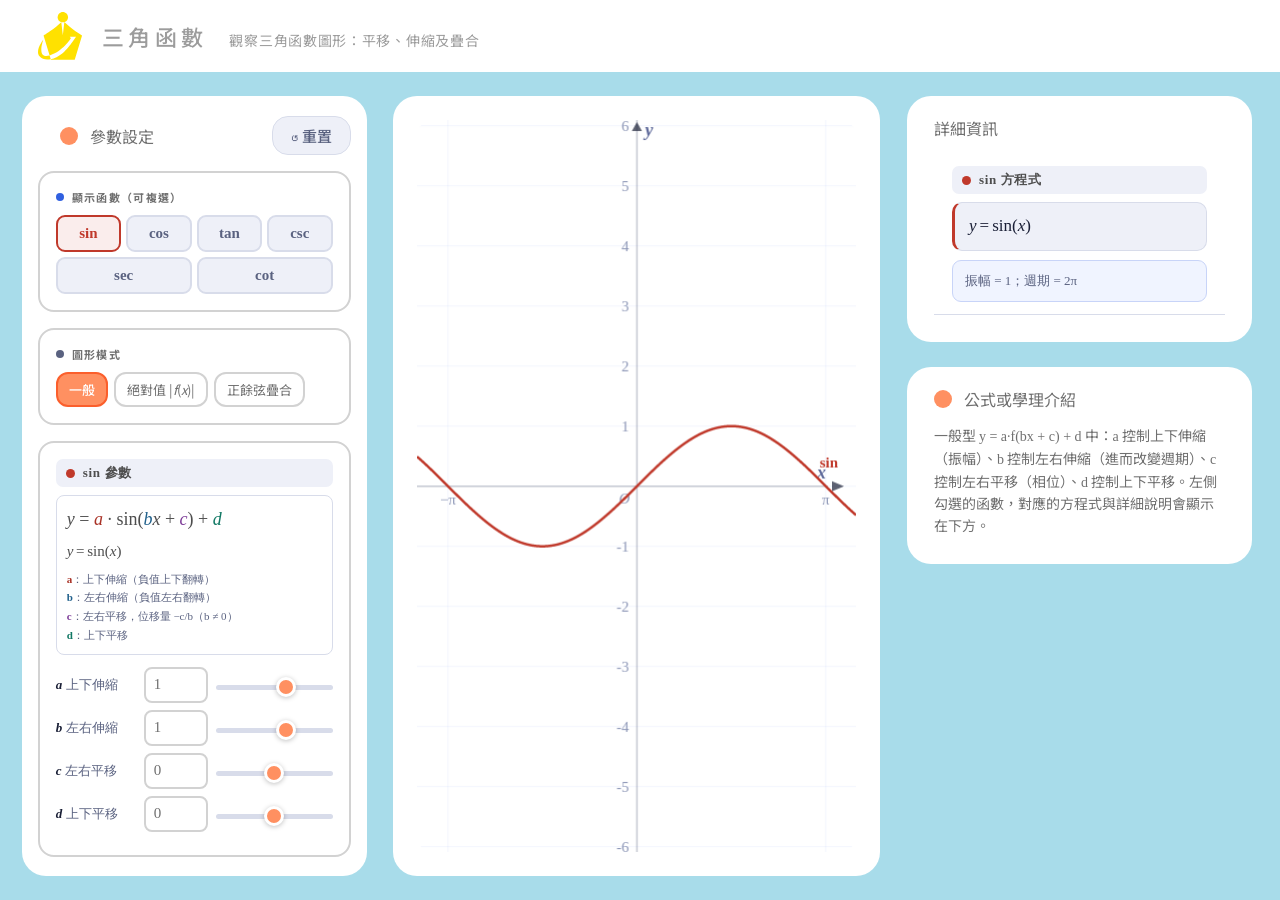
==== commit aa831947: "Show live formulas beside trigonometric parameter controls" ====
--- a/index.html
+++ b/index.html
@@ -4,40 +4,32 @@
 <meta charset="UTF-8">
 <meta name="viewport" content="width=device-width, initial-scale=1.0, maximum-scale=1.0, user-scalable=no">
 <title>三角函數 — 互動教具</title>
+<link rel="stylesheet" href="./shared-shell.css">
 <style>
 :root{
-  --bg:#f4f5fa;--white:#fff;--surface2:#eef0f8;--border:#d8dcea;
+  --white:#fff;--surface2:#eef0f8;--border:#d8dcea;
   --accent:#3060e0;--sin-c:#c0392b;--cos-c:#2980b9;--tan-c:#27ae60;
   --csc-c:#e67e22;--sec-c:#8e44ad;--cot-c:#16a085;
   --sum-c:#7c3aed;
   --text:#1a1f36;--dim:#5a6280;--light:#9098b8;
-  --pw:420px;--f:'Times New Roman','Noto Serif TC',Georgia,serif;
+  --f:'Times New Roman','Noto Serif TC',Georgia,serif;
 }
 *{box-sizing:border-box;margin:0;padding:0;}
-body{font-family:var(--f);background:var(--bg);color:var(--text);
-  overflow:hidden;height:100dvh;width:100vw;display:flex;flex-direction:column;font-size:16px;}
-
-header{height:64px;display:flex;align-items:center;padding:0 18px;background:var(--white);
-  border-bottom:1.5px solid var(--border);z-index:30;flex-shrink:0;gap:12px;}
+body{font-size:16px;}
+.tts-app{font-family:var(--f);}
+
 .logo-ph{height:38px;width:38px;background:var(--surface2);border:1.5px dashed #c0c8e0;
   border-radius:8px;display:flex;align-items:center;justify-content:center;
   font-size:10px;color:var(--light);text-align:center;line-height:1.3;}
 .logo-img{height:38px;width:auto;object-fit:contain;}
-.hd-sep{width:1px;height:32px;background:var(--border);flex-shrink:0;}
-.hd-title{flex:1;min-width:0;}
-.hd-title h1{font-size:21px;font-weight:700;white-space:nowrap;overflow:hidden;text-overflow:ellipsis;}
-.hd-title p{font-size:13px;color:var(--dim);margin-top:2px;}
 .btn{padding:8px 18px;background:var(--surface2);border:1.5px solid var(--border);
   border-radius:8px;font-size:15px;color:var(--dim);cursor:pointer;
   font-family:var(--f);transition:all .15s;}
-.btn:hover{color:var(--accent);border-color:var(--accent);background:#eef2ff;}
-
-.main{display:flex;flex:1;overflow:hidden;position:relative;}
-
-.panel{width:var(--pw);background:var(--white);border-right:1.5px solid var(--border);
-  display:flex;flex-direction:column;overflow-y:auto;flex-shrink:0;z-index:10;}
-.panel::-webkit-scrollbar{width:5px;}
-.panel::-webkit-scrollbar-thumb{background:var(--border);border-radius:3px;}
+.btn:hover{color:var(--accent);border-color:var(--accent);background:#ffede5;}
+
+.tts-left::-webkit-scrollbar{width:5px;}
+.tts-left::-webkit-scrollbar-thumb{background:var(--border);border-radius:3px;}
+
 .sec{padding:12px 18px;border-bottom:1.5px solid var(--border);}
 .sec-title{display:flex;align-items:center;gap:8px;font-size:11px;font-weight:700;
   letter-spacing:.12em;text-transform:uppercase;color:var(--dim);margin-bottom:10px;}
@@ -58,7 +50,7 @@
 .mode-chips{display:flex;gap:6px;flex-wrap:wrap;}
 .mode-chip{padding:6px 11px;border-radius:8px;border:1.5px solid var(--border);
   background:var(--surface2);font-family:var(--f);font-size:13px;color:var(--dim);cursor:pointer;transition:all .15s;}
-.mode-chip.on{background:#eef2ff;border-color:var(--accent);color:var(--accent);font-weight:700;}
+.mode-chip.on{background:#ffede5;border-color:var(--accent);color:var(--accent);font-weight:700;}
 
 .eq-box{background:var(--surface2);border:1.5px solid var(--border);border-radius:10px;
   padding:9px 14px;font-size:17px;color:var(--text);margin-bottom:9px;
@@ -72,10 +64,15 @@
 .eq-cot{border-left:3px solid var(--cot-c)!important;}
 
 .desc-box{background:#f0f4ff;border:1.5px solid #c8d4f8;border-radius:9px;
-  padding:8px 12px;font-size:13px;color:var(--dim);line-height:1.9;margin-bottom:9px;}
+  padding:8px 12px;font-size:13px;color:var(--dim);line-height:1.9;margin-bottom:0;}
 .desc-box b{color:var(--text);}
 .mode-desc{background:#fdf4ff;border-color:#d8b4fe;}
 
+.param-demo{background:#fff;border:1px solid var(--border);border-radius:8px;padding:9px 10px;margin-bottom:12px;line-height:1.65;}
+.param-demo__formula{font-size:18px;white-space:nowrap;}
+.param-demo__live{font-size:15px;margin-top:4px;overflow-wrap:anywhere;}
+.param-demo__guide{font-size:11px;color:var(--dim);margin-top:6px;line-height:1.7;}
+.param-a{color:#a93226;}.param-b{color:#21618c;}.param-c{color:#7d3c98;}.param-d{color:#117864;}
 .param-row{display:flex;align-items:center;gap:8px;margin-bottom:7px;}
 .param-label{font-size:13px;color:var(--dim);width:80px;flex-shrink:0;}
 .param-label .vi{font-style:italic;font-weight:700;color:var(--text);}
@@ -117,292 +114,312 @@
 .sp-result{background:#fdf4ff;border:1.5px solid #d8b4fe;border-radius:9px;
   padding:9px 13px;font-size:14px;line-height:2.1;color:var(--text);}
 
-#floatInfo{position:absolute;bottom:20px;right:20px;z-index:20;
-  min-width:260px;max-width:380px;background:rgba(255,255,255,.96);
-  border:1.5px solid var(--border);border-radius:14px;padding:13px 15px;
-  box-shadow:0 4px 20px rgba(26,31,54,.10);
-  backdrop-filter:blur(6px);-webkit-backdrop-filter:blur(6px);
-  font-family:var(--f);pointer-events:none;}
-.fi-row{display:flex;align-items:flex-start;gap:8px;margin-bottom:6px;line-height:1.8;}
-.fi-dot{width:9px;height:9px;border-radius:50%;flex-shrink:0;margin-top:5px;}
-.fi-text{font-size:14px;color:var(--text);font-style:italic;}
-
-#canvas{flex:1;display:block;cursor:default;touch-action:none;background:#fff;}
-
-.fab{display:none;position:fixed;bottom:20px;left:20px;width:54px;height:54px;
-  border-radius:50%;background:var(--accent);color:#fff;border:none;font-size:22px;
-  cursor:pointer;box-shadow:0 4px 20px rgba(48,96,224,.4);z-index:200;
-  align-items:center;justify-content:center;}
-.mob-overlay{display:none;position:fixed;inset:0;z-index:100;pointer-events:none;}
-.mob-overlay.open{pointer-events:none;}
-.mob-bg{position:absolute;inset:0;background:rgba(10,15,40,.35);opacity:0;
-  transition:opacity .28s;pointer-events:none;}
-.mob-overlay.open .mob-bg{opacity:1;pointer-events:all;}
-.mob-drawer{position:absolute;top:0;left:0;bottom:0;width:min(92vw,440px);
-  background:var(--white);border-right:1.5px solid var(--border);
-  overflow-y:auto;-webkit-overflow-scrolling:touch;
-  transform:translateX(-100%);transition:transform .32s cubic-bezier(.32,.72,0,1);
-  z-index:2;pointer-events:all;}
-.mob-overlay.open .mob-drawer{transform:translateX(0);}
-.mob-dh{display:flex;align-items:center;justify-content:space-between;
-  padding:16px 20px;border-bottom:1.5px solid var(--border);}
-.mob-dt{font-size:18px;font-weight:700;}
-.mob-x{width:44px;height:44px;border-radius:8px;background:var(--surface2);
-  border:1.5px solid var(--border);font-size:20px;color:var(--dim);
-  cursor:pointer;display:flex;align-items:center;justify-content:center;}
-@media(max-width:760px){
-  .panel{display:none;}.fab{display:flex;}.mob-overlay{display:block;}
-  .hd-title p{display:none;}.hd-title h1{font-size:18px;}
-  #floatInfo{max-width:calc(100vw - 44px);}
-}
+#canvas{width:100%;height:100%;display:block;cursor:default;touch-action:none;background:#fff;}
 </style>
 </head>
 <body>
-
-<header>
-  <div style="display:flex;align-items:center;flex-shrink:0;">
-    <img class="logo-img" src="company-logo.png"
-         onerror="this.style.display='none';document.getElementById('lgph').style.display='flex';" alt="">
-    <div class="logo-ph" id="lgph" style="display:none">LOGO</div>
-  </div>
-  <div class="hd-sep"></div>
-  <div class="hd-title">
-    <h1>三角函數</h1>
-    <p>觀察三角函數圖形：平移、伸縮及疊合</p>
-  </div>
-  <div style="flex-shrink:0;">
-    <button class="btn" onclick="resetAll()">↺ 重置</button>
-  </div>
-</header>
-
-<div class="main">
-
-<div class="panel" id="mainPanel">
-
-  <!-- 顯示函數 -->
-  <div class="sec">
-    <div class="sec-title"><span class="sec-dot" style="background:var(--accent)"></span>顯示函數（可複選）</div>
-    <div class="fn-chips" id="fnChipsRow">
-      <button class="fn-chip on" data-fn="sin" onclick="toggleFn('sin')">sin</button>
-      <button class="fn-chip"    data-fn="cos" onclick="toggleFn('cos')">cos</button>
-      <button class="fn-chip"    data-fn="tan" onclick="toggleFn('tan')">tan</button>
-      <button class="fn-chip"    data-fn="csc" onclick="toggleFn('csc')">csc</button>
-      <button class="fn-chip"    data-fn="sec" onclick="toggleFn('sec')">sec</button>
-      <button class="fn-chip"    data-fn="cot" onclick="toggleFn('cot')">cot</button>
+  <div class="tts-app">
+    <header class="tts-header">
+      <div class="tts-header__logo">
+        <img class="logo-img" src="company-logo.png"
+             onerror="this.style.display='none';document.getElementById('lgph').style.display='flex';" alt="">
+        <div class="logo-ph" id="lgph" style="display:none">LOGO</div>
+      </div>
+      <div class="tts-header__divider"></div>
+      <div class="tts-header__titles">
+        <h1>三角函數</h1>
+        <p>觀察三角函數圖形：平移、伸縮及疊合</p>
+      </div>
+    </header>
+
+    <div class="tts-body">
+      <aside class="tts-left">
+        <div class="tts-left__controls">
+          <div class="tts-left__controls-head">
+            <span class="tts-left__controls-label"><span class="tts-dot"></span>參數設定</span>
+            <button class="btn" onclick="resetAll()">↺ 重置</button>
+          </div>
+          <div class="tts-left__controls-body">
+
+            <!-- 顯示函數 -->
+            <div class="sec">
+              <div class="sec-title"><span class="sec-dot" style="background:var(--accent)"></span>顯示函數（可複選）</div>
+              <div class="fn-chips" id="fnChipsRow">
+                <button class="fn-chip on" data-fn="sin" onclick="toggleFn('sin')">sin</button>
+                <button class="fn-chip"    data-fn="cos" onclick="toggleFn('cos')">cos</button>
+                <button class="fn-chip"    data-fn="tan" onclick="toggleFn('tan')">tan</button>
+                <button class="fn-chip"    data-fn="csc" onclick="toggleFn('csc')">csc</button>
+                <button class="fn-chip"    data-fn="sec" onclick="toggleFn('sec')">sec</button>
+                <button class="fn-chip"    data-fn="cot" onclick="toggleFn('cot')">cot</button>
+              </div>
+            </div>
+
+            <!-- 模式 -->
+            <div class="sec">
+              <div class="sec-title"><span class="sec-dot" style="background:var(--dim)"></span>圖形模式</div>
+              <div class="mode-chips">
+                <button class="mode-chip on" id="modeNormal"   onclick="setMode('normal')">一般</button>
+                <button class="mode-chip"    id="modeAbs"      onclick="setMode('abs')">絕對值 |<i>f</i>(<i>x</i>)|</button>
+                <button class="mode-chip"    id="modeSuperpos" onclick="setMode('superpos')">正餘弦疊合</button>
+              </div>
+              <div id="modeDesc" class="desc-box mode-desc" style="display:none;margin-top:8px;margin-bottom:0;"></div>
+            </div>
+
+            <!-- ── sin ── -->
+            <div class="sec" id="sinSecCtrl">
+              <div class="fn-panel-hd"><span class="dot" style="background:var(--sin-c)"></span>sin 參數</div>
+              <div class="param-demo">
+                <div class="param-demo__formula" id="sinTemplate"></div>
+                <div class="param-demo__live" id="sinLive"></div>
+                <div class="param-demo__guide"><b class="param-a">a</b>：上下伸縮（負值上下翻轉）<br><b class="param-b">b</b>：左右伸縮（負值左右翻轉）<br><b class="param-c">c</b>：左右平移，位移量 −c/b（b ≠ 0）<br><b class="param-d">d</b>：上下平移</div>
+              </div>
+              <div class="param-row">
+                <div class="param-label"><span class="vi">a</span> 上下伸縮</div>
+                <div class="param-num"><input class="i-sin" id="nSinA" type="number" step="0.1" value="1" oninput="P.sin.a=+this.value;redraw()"></div>
+                <div class="param-slider"><input type="range" class="r-sin" id="sSinA" min="-4" max="4" step="0.05" value="1" oninput="P.sin.a=+this.value;redraw()"></div>
+              </div>
+              <div class="param-row">
+                <div class="param-label"><span class="vi">b</span> 左右伸縮</div>
+                <div class="param-num"><input class="i-sin" id="nSinB" type="number" step="0.1" value="1" oninput="P.sin.b=+this.value;redraw()"></div>
+                <div class="param-slider"><input type="range" class="r-sin" id="sSinB" min="-4" max="4" step="0.05" value="1" oninput="P.sin.b=+this.value;redraw()"></div>
+              </div>
+              <div class="param-row">
+                <div class="param-label"><span class="vi">c</span> 左右平移</div>
+                <div class="param-num"><input class="i-sin" id="nSinC" type="number" step="0.1" value="0" oninput="P.sin.c=+this.value;redraw()"></div>
+                <div class="param-slider"><input type="range" class="r-sin" id="sSinC" min="-6.28" max="6.28" step="0.05" value="0" oninput="P.sin.c=+this.value;redraw()"></div>
+              </div>
+              <div class="param-row">
+                <div class="param-label"><span class="vi">d</span> 上下平移</div>
+                <div class="param-num"><input class="i-sin" id="nSinD" type="number" step="0.1" value="0" oninput="P.sin.d=+this.value;redraw()"></div>
+                <div class="param-slider"><input type="range" class="r-sin" id="sSinD" min="-4" max="4" step="0.05" value="0" oninput="P.sin.d=+this.value;redraw()"></div>
+              </div>
+            </div>
+
+            <!-- ── cos ── -->
+            <div class="sec" id="cosSecCtrl" style="display:none">
+              <div class="fn-panel-hd"><span class="dot" style="background:var(--cos-c)"></span>cos 參數</div>
+              <div class="param-demo">
+                <div class="param-demo__formula" id="cosTemplate"></div>
+                <div class="param-demo__live" id="cosLive"></div>
+                <div class="param-demo__guide"><b class="param-a">a</b>：上下伸縮（負值上下翻轉）<br><b class="param-b">b</b>：左右伸縮（負值左右翻轉）<br><b class="param-c">c</b>：左右平移，位移量 −c/b（b ≠ 0）<br><b class="param-d">d</b>：上下平移</div>
+              </div>
+              <div class="param-row">
+                <div class="param-label"><span class="vi">a</span> 上下伸縮</div>
+                <div class="param-num"><input class="i-cos" id="nCosA" type="number" step="0.1" value="1" oninput="P.cos.a=+this.value;redraw()"></div>
+                <div class="param-slider"><input type="range" class="r-cos" id="sCosA" min="-4" max="4" step="0.05" value="1" oninput="P.cos.a=+this.value;redraw()"></div>
+              </div>
+              <div class="param-row">
+                <div class="param-label"><span class="vi">b</span> 左右伸縮</div>
+                <div class="param-num"><input class="i-cos" id="nCosB" type="number" step="0.1" value="1" oninput="P.cos.b=+this.value;redraw()"></div>
+                <div class="param-slider"><input type="range" class="r-cos" id="sCosB" min="-4" max="4" step="0.05" value="1" oninput="P.cos.b=+this.value;redraw()"></div>
+              </div>
+              <div class="param-row">
+                <div class="param-label"><span class="vi">c</span> 左右平移</div>
+                <div class="param-num"><input class="i-cos" id="nCosC" type="number" step="0.1" value="0" oninput="P.cos.c=+this.value;redraw()"></div>
+                <div class="param-slider"><input type="range" class="r-cos" id="sCosC" min="-6.28" max="6.28" step="0.05" value="0" oninput="P.cos.c=+this.value;redraw()"></div>
+              </div>
+              <div class="param-row">
+                <div class="param-label"><span class="vi">d</span> 上下平移</div>
+                <div class="param-num"><input class="i-cos" id="nCosD" type="number" step="0.1" value="0" oninput="P.cos.d=+this.value;redraw()"></div>
+                <div class="param-slider"><input type="range" class="r-cos" id="sCosD" min="-4" max="4" step="0.05" value="0" oninput="P.cos.d=+this.value;redraw()"></div>
+              </div>
+            </div>
+
+            <!-- ── tan ── -->
+            <div class="sec" id="tanSecCtrl" style="display:none">
+              <div class="fn-panel-hd"><span class="dot" style="background:var(--tan-c)"></span>tan 參數</div>
+              <div class="param-demo">
+                <div class="param-demo__formula" id="tanTemplate"></div>
+                <div class="param-demo__live" id="tanLive"></div>
+                <div class="param-demo__guide"><b class="param-a">a</b>：上下伸縮（負值上下翻轉）<br><b class="param-b">b</b>：左右伸縮（負值左右翻轉）<br><b class="param-c">c</b>：左右平移，位移量 −c/b（b ≠ 0）<br><b class="param-d">d</b>：上下平移</div>
+              </div>
+              <div class="param-row">
+                <div class="param-label"><span class="vi">a</span> 上下伸縮</div>
+                <div class="param-num"><input class="i-tan" id="nTanA" type="number" step="0.1" value="1" oninput="P.tan.a=+this.value;redraw()"></div>
+                <div class="param-slider"><input type="range" class="r-tan" id="sTanA" min="-4" max="4" step="0.05" value="1" oninput="P.tan.a=+this.value;redraw()"></div>
+              </div>
+              <div class="param-row">
+                <div class="param-label"><span class="vi">b</span> 左右伸縮</div>
+                <div class="param-num"><input class="i-tan" id="nTanB" type="number" step="0.1" value="1" oninput="P.tan.b=+this.value;redraw()"></div>
+                <div class="param-slider"><input type="range" class="r-tan" id="sTanB" min="-4" max="4" step="0.05" value="1" oninput="P.tan.b=+this.value;redraw()"></div>
+              </div>
+              <div class="param-row">
+                <div class="param-label"><span class="vi">c</span> 左右平移</div>
+                <div class="param-num"><input class="i-tan" id="nTanC" type="number" step="0.1" value="0" oninput="P.tan.c=+this.value;redraw()"></div>
+                <div class="param-slider"><input type="range" class="r-tan" id="sTanC" min="-6.28" max="6.28" step="0.05" value="0" oninput="P.tan.c=+this.value;redraw()"></div>
+              </div>
+              <div class="param-row">
+                <div class="param-label"><span class="vi">d</span> 上下平移</div>
+                <div class="param-num"><input class="i-tan" id="nTanD" type="number" step="0.1" value="0" oninput="P.tan.d=+this.value;redraw()"></div>
+                <div class="param-slider"><input type="range" class="r-tan" id="sTanD" min="-4" max="4" step="0.05" value="0" oninput="P.tan.d=+this.value;redraw()"></div>
+              </div>
+            </div>
+
+            <!-- ── csc ── -->
+            <div class="sec" id="cscSecCtrl" style="display:none">
+              <div class="fn-panel-hd"><span class="dot" style="background:var(--csc-c)"></span>csc 參數</div>
+              <div class="param-demo">
+                <div class="param-demo__formula" id="cscTemplate"></div>
+                <div class="param-demo__live" id="cscLive"></div>
+                <div class="param-demo__guide"><b class="param-a">a</b>：上下伸縮（負值上下翻轉）<br><b class="param-b">b</b>：左右伸縮（負值左右翻轉）<br><b class="param-c">c</b>：左右平移，位移量 −c/b（b ≠ 0）<br><b class="param-d">d</b>：上下平移</div>
+              </div>
+              <div class="param-row">
+                <div class="param-label"><span class="vi">a</span> 上下伸縮</div>
+                <div class="param-num"><input class="i-csc" id="nCscA" type="number" step="0.1" value="1" oninput="P.csc.a=+this.value;redraw()"></div>
+                <div class="param-slider"><input type="range" class="r-csc" id="sCscA" min="-4" max="4" step="0.05" value="1" oninput="P.csc.a=+this.value;redraw()"></div>
+              </div>
+              <div class="param-row">
+                <div class="param-label"><span class="vi">b</span> 左右伸縮</div>
+                <div class="param-num"><input class="i-csc" id="nCscB" type="number" step="0.1" value="1" oninput="P.csc.b=+this.value;redraw()"></div>
+                <div class="param-slider"><input type="range" class="r-csc" id="sCscB" min="-4" max="4" step="0.05" value="1" oninput="P.csc.b=+this.value;redraw()"></div>
+              </div>
+              <div class="param-row">
+                <div class="param-label"><span class="vi">c</span> 左右平移</div>
+                <div class="param-num"><input class="i-csc" id="nCscC" type="number" step="0.1" value="0" oninput="P.csc.c=+this.value;redraw()"></div>
+                <div class="param-slider"><input type="range" class="r-csc" id="sCscC" min="-6.28" max="6.28" step="0.05" value="0" oninput="P.csc.c=+this.value;redraw()"></div>
+              </div>
+              <div class="param-row">
+                <div class="param-label"><span class="vi">d</span> 上下平移</div>
+                <div class="param-num"><input class="i-csc" id="nCscD" type="number" step="0.1" value="0" oninput="P.csc.d=+this.value;redraw()"></div>
+                <div class="param-slider"><input type="range" class="r-csc" id="sCscD" min="-4" max="4" step="0.05" value="0" oninput="P.csc.d=+this.value;redraw()"></div>
+              </div>
+            </div>
+
+            <!-- ── sec ── -->
+            <div class="sec" id="secSecCtrl" style="display:none">
+              <div class="fn-panel-hd"><span class="dot" style="background:var(--sec-c)"></span>sec 參數</div>
+              <div class="param-demo">
+                <div class="param-demo__formula" id="secTemplate"></div>
+                <div class="param-demo__live" id="secLive"></div>
+                <div class="param-demo__guide"><b class="param-a">a</b>：上下伸縮（負值上下翻轉）<br><b class="param-b">b</b>：左右伸縮（負值左右翻轉）<br><b class="param-c">c</b>：左右平移，位移量 −c/b（b ≠ 0）<br><b class="param-d">d</b>：上下平移</div>
+              </div>
+              <div class="param-row">
+                <div class="param-label"><span class="vi">a</span> 上下伸縮</div>
+                <div class="param-num"><input class="i-sec" id="nSecA" type="number" step="0.1" value="1" oninput="P.sec.a=+this.value;redraw()"></div>
+                <div class="param-slider"><input type="range" class="r-sec" id="sSecA" min="-4" max="4" step="0.05" value="1" oninput="P.sec.a=+this.value;redraw()"></div>
+              </div>
+              <div class="param-row">
+                <div class="param-label"><span class="vi">b</span> 左右伸縮</div>
+                <div class="param-num"><input class="i-sec" id="nSecB" type="number" step="0.1" value="1" oninput="P.sec.b=+this.value;redraw()"></div>
+                <div class="param-slider"><input type="range" class="r-sec" id="sSecB" min="-4" max="4" step="0.05" value="1" oninput="P.sec.b=+this.value;redraw()"></div>
+              </div>
+              <div class="param-row">
+                <div class="param-label"><span class="vi">c</span> 左右平移</div>
+                <div class="param-num"><input class="i-sec" id="nSecC" type="number" step="0.1" value="0" oninput="P.sec.c=+this.value;redraw()"></div>
+                <div class="param-slider"><input type="range" class="r-sec" id="sSecC" min="-6.28" max="6.28" step="0.05" value="0" oninput="P.sec.c=+this.value;redraw()"></div>
+              </div>
+              <div class="param-row">
+                <div class="param-label"><span class="vi">d</span> 上下平移</div>
+                <div class="param-num"><input class="i-sec" id="nSecD" type="number" step="0.1" value="0" oninput="P.sec.d=+this.value;redraw()"></div>
+                <div class="param-slider"><input type="range" class="r-sec" id="sSecD" min="-4" max="4" step="0.05" value="0" oninput="P.sec.d=+this.value;redraw()"></div>
+              </div>
+            </div>
+
+            <!-- ── cot ── -->
+            <div class="sec" id="cotSecCtrl" style="display:none">
+              <div class="fn-panel-hd"><span class="dot" style="background:var(--cot-c)"></span>cot 參數</div>
+              <div class="param-demo">
+                <div class="param-demo__formula" id="cotTemplate"></div>
+                <div class="param-demo__live" id="cotLive"></div>
+                <div class="param-demo__guide"><b class="param-a">a</b>：上下伸縮（負值上下翻轉）<br><b class="param-b">b</b>：左右伸縮（負值左右翻轉）<br><b class="param-c">c</b>：左右平移，位移量 −c/b（b ≠ 0）<br><b class="param-d">d</b>：上下平移</div>
+              </div>
+              <div class="param-row">
+                <div class="param-label"><span class="vi">a</span> 上下伸縮</div>
+                <div class="param-num"><input class="i-cot" id="nCotA" type="number" step="0.1" value="1" oninput="P.cot.a=+this.value;redraw()"></div>
+                <div class="param-slider"><input type="range" class="r-cot" id="sCotA" min="-4" max="4" step="0.05" value="1" oninput="P.cot.a=+this.value;redraw()"></div>
+              </div>
+              <div class="param-row">
+                <div class="param-label"><span class="vi">b</span> 左右伸縮</div>
+                <div class="param-num"><input class="i-cot" id="nCotB" type="number" step="0.1" value="1" oninput="P.cot.b=+this.value;redraw()"></div>
+                <div class="param-slider"><input type="range" class="r-cot" id="sCotB" min="-4" max="4" step="0.05" value="1" oninput="P.cot.b=+this.value;redraw()"></div>
+              </div>
+              <div class="param-row">
+                <div class="param-label"><span class="vi">c</span> 左右平移</div>
+                <div class="param-num"><input class="i-cot" id="nCotC" type="number" step="0.1" value="0" oninput="P.cot.c=+this.value;redraw()"></div>
+                <div class="param-slider"><input type="range" class="r-cot" id="sCotC" min="-6.28" max="6.28" step="0.05" value="0" oninput="P.cot.c=+this.value;redraw()"></div>
+              </div>
+              <div class="param-row">
+                <div class="param-label"><span class="vi">d</span> 上下平移</div>
+                <div class="param-num"><input class="i-cot" id="nCotD" type="number" step="0.1" value="0" oninput="P.cot.d=+this.value;redraw()"></div>
+                <div class="param-slider"><input type="range" class="r-cot" id="sCotD" min="-4" max="4" step="0.05" value="0" oninput="P.cot.d=+this.value;redraw()"></div>
+              </div>
+            </div>
+
+            <!-- ── 正餘弦疊合 ── -->
+            <div class="sec" id="superposSecCtrl" style="display:none">
+              <div class="fn-panel-hd"><span class="dot" style="background:var(--sum-c)"></span>正餘弦疊合參數</div>
+              <div style="font-size:13px;color:var(--dim);margin-bottom:8px;">
+                設 <i>y</i> = <i>p</i>·sin <i>x</i> + <i>q</i>·cos <i>x</i>，調整係數：
+              </div>
+              <div class="param-row">
+                <div class="param-label"><span class="vi">p</span> sin 係數</div>
+                <div class="param-num"><input id="nSP" type="number" step="0.1" value="1" style="width:100%;background:var(--white);border:1.5px solid var(--border);border-radius:7px;padding:6px 8px;font-family:var(--f);font-size:15px;font-style:normal;color:var(--text);outline:none;-moz-appearance:textfield;" oninput="SP.p=+this.value;redraw()"></div>
+                <div class="param-slider"><input type="range" id="sSP" min="-5" max="5" step="0.05" value="1" class="r-sp" oninput="SP.p=+this.value;redraw()"></div>
+              </div>
+              <div class="param-row">
+                <div class="param-label"><span class="vi">q</span> cos 係數</div>
+                <div class="param-num"><input id="nSQ" type="number" step="0.1" value="1" style="width:100%;background:var(--white);border:1.5px solid var(--border);border-radius:7px;padding:6px 8px;font-family:var(--f);font-size:15px;font-style:normal;color:var(--text);outline:none;-moz-appearance:textfield;" oninput="SP.q=+this.value;redraw()"></div>
+                <div class="param-slider"><input type="range" id="sSQ" min="-5" max="5" step="0.05" value="1" class="r-sp" oninput="SP.q=+this.value;redraw()"></div>
+              </div>
+            </div>
+
+          </div>
+        </div>
+      </aside>
+
+      <main class="tts-main">
+        <div class="tts-main__card" id="viewportCard">
+          <canvas id="canvas"></canvas>
+        </div>
+      </main>
+
+      <aside class="tts-right">
+        <div class="tts-right__inner">
+          <div class="sec" id="sinSecTheory">
+            <div class="fn-panel-hd"><span class="dot" style="background:var(--sin-c)"></span>sin 方程式</div>
+            <div class="eq-box eq-sin" id="sinEq"></div>
+            <div class="desc-box" id="sinDesc"></div>
+          </div>
+          <div class="sec" id="cosSecTheory" style="display:none">
+            <div class="fn-panel-hd"><span class="dot" style="background:var(--cos-c)"></span>cos 方程式</div>
+            <div class="eq-box eq-cos" id="cosEq"></div>
+            <div class="desc-box" id="cosDesc"></div>
+          </div>
+          <div class="sec" id="tanSecTheory" style="display:none">
+            <div class="fn-panel-hd"><span class="dot" style="background:var(--tan-c)"></span>tan 方程式</div>
+            <div class="eq-box eq-tan" id="tanEq"></div>
+            <div class="desc-box" id="tanDesc"></div>
+          </div>
+          <div class="sec" id="cscSecTheory" style="display:none">
+            <div class="fn-panel-hd"><span class="dot" style="background:var(--csc-c)"></span>csc 方程式</div>
+            <div class="eq-box eq-csc" id="cscEq"></div>
+            <div class="desc-box" id="cscDesc"></div>
+          </div>
+          <div class="sec" id="secSecTheory" style="display:none">
+            <div class="fn-panel-hd"><span class="dot" style="background:var(--sec-c)"></span>sec 方程式</div>
+            <div class="eq-box eq-sec" id="secEq"></div>
+            <div class="desc-box" id="secDesc"></div>
+          </div>
+          <div class="sec" id="cotSecTheory" style="display:none">
+            <div class="fn-panel-hd"><span class="dot" style="background:var(--cot-c)"></span>cot 方程式</div>
+            <div class="eq-box eq-cot" id="cotEq"></div>
+            <div class="desc-box" id="cotDesc"></div>
+          </div>
+          <div class="sec" id="superposSecTheory" style="display:none">
+            <div class="fn-panel-hd"><span class="dot" style="background:var(--sum-c)"></span>正餘弦疊合結果</div>
+            <div class="sp-result" id="spResult"></div>
+          </div>
+
+          <div class="tts-right__section-title"><span class="tts-dot"></span>公式或學理介紹</div>
+          <div class="tts-right__prose">
+            <p>一般型 <span class="tts-formula">y = a·f(bx + c) + d</span> 中：<span class="tts-formula">a</span> 控制上下伸縮（振幅）、<span class="tts-formula">b</span> 控制左右伸縮（進而改變週期）、<span class="tts-formula">c</span> 控制左右平移（相位）、<span class="tts-formula">d</span> 控制上下平移。左側勾選的函數，對應的方程式與詳細說明會顯示在下方。</p>
+          </div>
+        </div>
+      </aside>
     </div>
   </div>
 
-  <!-- 模式 -->
-  <div class="sec">
-    <div class="sec-title"><span class="sec-dot" style="background:var(--dim)"></span>圖形模式</div>
-    <div class="mode-chips">
-      <button class="mode-chip on" id="modeNormal"   onclick="setMode('normal')">一般</button>
-      <button class="mode-chip"    id="modeAbs"      onclick="setMode('abs')">絕對值 |<i>f</i>(<i>x</i>)|</button>
-      <button class="mode-chip"    id="modeSuperpos" onclick="setMode('superpos')">正餘弦疊合</button>
-    </div>
-    <div id="modeDesc" class="desc-box mode-desc" style="display:none;margin-top:8px;margin-bottom:0;"></div>
-  </div>
-
-  <!-- ── sin ── -->
-  <div class="sec" id="sinSec">
-    <div class="fn-panel-hd"><span class="dot" style="background:var(--sin-c)"></span>sin 參數</div>
-    <div class="eq-box eq-sin" id="sinEq"></div>
-    <div class="desc-box" id="sinDesc"></div>
-    <div class="param-row">
-      <div class="param-label"><span class="vi">a</span> 上下伸縮</div>
-      <div class="param-num"><input class="i-sin" id="nSinA" type="number" step="0.1" value="1" oninput="P.sin.a=+this.value;redraw()"></div>
-      <div class="param-slider"><input type="range" class="r-sin" id="sSinA" min="-4" max="4" step="0.05" value="1" oninput="P.sin.a=+this.value;redraw()"></div>
-    </div>
-    <div class="param-row">
-      <div class="param-label"><span class="vi">b</span> 左右伸縮</div>
-      <div class="param-num"><input class="i-sin" id="nSinB" type="number" step="0.1" value="1" oninput="P.sin.b=+this.value;redraw()"></div>
-      <div class="param-slider"><input type="range" class="r-sin" id="sSinB" min="-4" max="4" step="0.05" value="1" oninput="P.sin.b=+this.value;redraw()"></div>
-    </div>
-    <div class="param-row">
-      <div class="param-label"><span class="vi">c</span> 左右平移</div>
-      <div class="param-num"><input class="i-sin" id="nSinC" type="number" step="0.1" value="0" oninput="P.sin.c=+this.value;redraw()"></div>
-      <div class="param-slider"><input type="range" class="r-sin" id="sSinC" min="-6.28" max="6.28" step="0.05" value="0" oninput="P.sin.c=+this.value;redraw()"></div>
-    </div>
-    <div class="param-row">
-      <div class="param-label"><span class="vi">d</span> 上下平移</div>
-      <div class="param-num"><input class="i-sin" id="nSinD" type="number" step="0.1" value="0" oninput="P.sin.d=+this.value;redraw()"></div>
-      <div class="param-slider"><input type="range" class="r-sin" id="sSinD" min="-4" max="4" step="0.05" value="0" oninput="P.sin.d=+this.value;redraw()"></div>
-    </div>
-  </div>
-
-  <!-- ── cos ── -->
-  <div class="sec" id="cosSec" style="display:none">
-    <div class="fn-panel-hd"><span class="dot" style="background:var(--cos-c)"></span>cos 參數</div>
-    <div class="eq-box eq-cos" id="cosEq"></div>
-    <div class="desc-box" id="cosDesc"></div>
-    <div class="param-row">
-      <div class="param-label"><span class="vi">a</span> 上下伸縮</div>
-      <div class="param-num"><input class="i-cos" id="nCosA" type="number" step="0.1" value="1" oninput="P.cos.a=+this.value;redraw()"></div>
-      <div class="param-slider"><input type="range" class="r-cos" id="sCosA" min="-4" max="4" step="0.05" value="1" oninput="P.cos.a=+this.value;redraw()"></div>
-    </div>
-    <div class="param-row">
-      <div class="param-label"><span class="vi">b</span> 左右伸縮</div>
-      <div class="param-num"><input class="i-cos" id="nCosB" type="number" step="0.1" value="1" oninput="P.cos.b=+this.value;redraw()"></div>
-      <div class="param-slider"><input type="range" class="r-cos" id="sCosB" min="-4" max="4" step="0.05" value="1" oninput="P.cos.b=+this.value;redraw()"></div>
-    </div>
-    <div class="param-row">
-      <div class="param-label"><span class="vi">c</span> 左右平移</div>
-      <div class="param-num"><input class="i-cos" id="nCosC" type="number" step="0.1" value="0" oninput="P.cos.c=+this.value;redraw()"></div>
-      <div class="param-slider"><input type="range" class="r-cos" id="sCosC" min="-6.28" max="6.28" step="0.05" value="0" oninput="P.cos.c=+this.value;redraw()"></div>
-    </div>
-    <div class="param-row">
-      <div class="param-label"><span class="vi">d</span> 上下平移</div>
-      <div class="param-num"><input class="i-cos" id="nCosD" type="number" step="0.1" value="0" oninput="P.cos.d=+this.value;redraw()"></div>
-      <div class="param-slider"><input type="range" class="r-cos" id="sCosD" min="-4" max="4" step="0.05" value="0" oninput="P.cos.d=+this.value;redraw()"></div>
-    </div>
-  </div>
-
-  <!-- ── tan ── -->
-  <div class="sec" id="tanSec" style="display:none">
-    <div class="fn-panel-hd"><span class="dot" style="background:var(--tan-c)"></span>tan 參數</div>
-    <div class="eq-box eq-tan" id="tanEq"></div>
-    <div class="desc-box" id="tanDesc"></div>
-    <div class="param-row">
-      <div class="param-label"><span class="vi">a</span> 上下伸縮</div>
-      <div class="param-num"><input class="i-tan" id="nTanA" type="number" step="0.1" value="1" oninput="P.tan.a=+this.value;redraw()"></div>
-      <div class="param-slider"><input type="range" class="r-tan" id="sTanA" min="-4" max="4" step="0.05" value="1" oninput="P.tan.a=+this.value;redraw()"></div>
-    </div>
-    <div class="param-row">
-      <div class="param-label"><span class="vi">b</span> 左右伸縮</div>
-      <div class="param-num"><input class="i-tan" id="nTanB" type="number" step="0.1" value="1" oninput="P.tan.b=+this.value;redraw()"></div>
-      <div class="param-slider"><input type="range" class="r-tan" id="sTanB" min="-4" max="4" step="0.05" value="1" oninput="P.tan.b=+this.value;redraw()"></div>
-    </div>
-    <div class="param-row">
-      <div class="param-label"><span class="vi">c</span> 左右平移</div>
-      <div class="param-num"><input class="i-tan" id="nTanC" type="number" step="0.1" value="0" oninput="P.tan.c=+this.value;redraw()"></div>
-      <div class="param-slider"><input type="range" class="r-tan" id="sTanC" min="-6.28" max="6.28" step="0.05" value="0" oninput="P.tan.c=+this.value;redraw()"></div>
-    </div>
-    <div class="param-row">
-      <div class="param-label"><span class="vi">d</span> 上下平移</div>
-      <div class="param-num"><input class="i-tan" id="nTanD" type="number" step="0.1" value="0" oninput="P.tan.d=+this.value;redraw()"></div>
-      <div class="param-slider"><input type="range" class="r-tan" id="sTanD" min="-4" max="4" step="0.05" value="0" oninput="P.tan.d=+this.value;redraw()"></div>
-    </div>
-  </div>
-
-  <!-- ── csc ── -->
-  <div class="sec" id="cscSec" style="display:none">
-    <div class="fn-panel-hd"><span class="dot" style="background:var(--csc-c)"></span>csc 參數</div>
-    <div class="eq-box eq-csc" id="cscEq"></div>
-    <div class="desc-box" id="cscDesc"></div>
-    <div class="param-row">
-      <div class="param-label"><span class="vi">a</span> 上下伸縮</div>
-      <div class="param-num"><input class="i-csc" id="nCscA" type="number" step="0.1" value="1" oninput="P.csc.a=+this.value;redraw()"></div>
-      <div class="param-slider"><input type="range" class="r-csc" id="sCscA" min="-4" max="4" step="0.05" value="1" oninput="P.csc.a=+this.value;redraw()"></div>
-    </div>
-    <div class="param-row">
-      <div class="param-label"><span class="vi">b</span> 左右伸縮</div>
-      <div class="param-num"><input class="i-csc" id="nCscB" type="number" step="0.1" value="1" oninput="P.csc.b=+this.value;redraw()"></div>
-      <div class="param-slider"><input type="range" class="r-csc" id="sCscB" min="-4" max="4" step="0.05" value="1" oninput="P.csc.b=+this.value;redraw()"></div>
-    </div>
-    <div class="param-row">
-      <div class="param-label"><span class="vi">c</span> 左右平移</div>
-      <div class="param-num"><input class="i-csc" id="nCscC" type="number" step="0.1" value="0" oninput="P.csc.c=+this.value;redraw()"></div>
-      <div class="param-slider"><input type="range" class="r-csc" id="sCscC" min="-6.28" max="6.28" step="0.05" value="0" oninput="P.csc.c=+this.value;redraw()"></div>
-    </div>
-    <div class="param-row">
-      <div class="param-label"><span class="vi">d</span> 上下平移</div>
-      <div class="param-num"><input class="i-csc" id="nCscD" type="number" step="0.1" value="0" oninput="P.csc.d=+this.value;redraw()"></div>
-      <div class="param-slider"><input type="range" class="r-csc" id="sCscD" min="-4" max="4" step="0.05" value="0" oninput="P.csc.d=+this.value;redraw()"></div>
-    </div>
-  </div>
-
-  <!-- ── sec ── -->
-  <div class="sec" id="secSec" style="display:none">
-    <div class="fn-panel-hd"><span class="dot" style="background:var(--sec-c)"></span>sec 參數</div>
-    <div class="eq-box eq-sec" id="secEq"></div>
-    <div class="desc-box" id="secDesc"></div>
-    <div class="param-row">
-      <div class="param-label"><span class="vi">a</span> 上下伸縮</div>
-      <div class="param-num"><input class="i-sec" id="nSecA" type="number" step="0.1" value="1" oninput="P.sec.a=+this.value;redraw()"></div>
-      <div class="param-slider"><input type="range" class="r-sec" id="sSecA" min="-4" max="4" step="0.05" value="1" oninput="P.sec.a=+this.value;redraw()"></div>
-    </div>
-    <div class="param-row">
-      <div class="param-label"><span class="vi">b</span> 左右伸縮</div>
-      <div class="param-num"><input class="i-sec" id="nSecB" type="number" step="0.1" value="1" oninput="P.sec.b=+this.value;redraw()"></div>
-      <div class="param-slider"><input type="range" class="r-sec" id="sSecB" min="-4" max="4" step="0.05" value="1" oninput="P.sec.b=+this.value;redraw()"></div>
-    </div>
-    <div class="param-row">
-      <div class="param-label"><span class="vi">c</span> 左右平移</div>
-      <div class="param-num"><input class="i-sec" id="nSecC" type="number" step="0.1" value="0" oninput="P.sec.c=+this.value;redraw()"></div>
-      <div class="param-slider"><input type="range" class="r-sec" id="sSecC" min="-6.28" max="6.28" step="0.05" value="0" oninput="P.sec.c=+this.value;redraw()"></div>
-    </div>
-    <div class="param-row">
-      <div class="param-label"><span class="vi">d</span> 上下平移</div>
-      <div class="param-num"><input class="i-sec" id="nSecD" type="number" step="0.1" value="0" oninput="P.sec.d=+this.value;redraw()"></div>
-      <div class="param-slider"><input type="range" class="r-sec" id="sSecD" min="-4" max="4" step="0.05" value="0" oninput="P.sec.d=+this.value;redraw()"></div>
-    </div>
-  </div>
-
-  <!-- ── cot ── -->
-  <div class="sec" id="cotSec" style="display:none">
-    <div class="fn-panel-hd"><span class="dot" style="background:var(--cot-c)"></span>cot 參數</div>
-    <div class="eq-box eq-cot" id="cotEq"></div>
-    <div class="desc-box" id="cotDesc"></div>
-    <div class="param-row">
-      <div class="param-label"><span class="vi">a</span> 上下伸縮</div>
-      <div class="param-num"><input class="i-cot" id="nCotA" type="number" step="0.1" value="1" oninput="P.cot.a=+this.value;redraw()"></div>
-      <div class="param-slider"><input type="range" class="r-cot" id="sCotA" min="-4" max="4" step="0.05" value="1" oninput="P.cot.a=+this.value;redraw()"></div>
-    </div>
-    <div class="param-row">
-      <div class="param-label"><span class="vi">b</span> 左右伸縮</div>
-      <div class="param-num"><input class="i-cot" id="nCotB" type="number" step="0.1" value="1" oninput="P.cot.b=+this.value;redraw()"></div>
-      <div class="param-slider"><input type="range" class="r-cot" id="sCotB" min="-4" max="4" step="0.05" value="1" oninput="P.cot.b=+this.value;redraw()"></div>
-    </div>
-    <div class="param-row">
-      <div class="param-label"><span class="vi">c</span> 左右平移</div>
-      <div class="param-num"><input class="i-cot" id="nCotC" type="number" step="0.1" value="0" oninput="P.cot.c=+this.value;redraw()"></div>
-      <div class="param-slider"><input type="range" class="r-cot" id="sCotC" min="-6.28" max="6.28" step="0.05" value="0" oninput="P.cot.c=+this.value;redraw()"></div>
-    </div>
-    <div class="param-row">
-      <div class="param-label"><span class="vi">d</span> 上下平移</div>
-      <div class="param-num"><input class="i-cot" id="nCotD" type="number" step="0.1" value="0" oninput="P.cot.d=+this.value;redraw()"></div>
-      <div class="param-slider"><input type="range" class="r-cot" id="sCotD" min="-4" max="4" step="0.05" value="0" oninput="P.cot.d=+this.value;redraw()"></div>
-    </div>
-  </div>
-
-  <!-- ── 正餘弦疊合 ── -->
-  <div class="sec" id="superposSec" style="display:none">
-    <div class="fn-panel-hd"><span class="dot" style="background:var(--sum-c)"></span>正餘弦疊合參數</div>
-    <div style="font-size:13px;color:var(--dim);margin-bottom:8px;">
-      設 <i>y</i> = <i>p</i>·sin <i>x</i> + <i>q</i>·cos <i>x</i>，調整係數：
-    </div>
-    <div class="param-row">
-      <div class="param-label"><span class="vi">p</span> sin 係數</div>
-      <div class="param-num"><input id="nSP" type="number" step="0.1" value="1" style="width:100%;background:var(--white);border:1.5px solid var(--border);border-radius:7px;padding:6px 8px;font-family:var(--f);font-size:15px;font-style:normal;color:var(--text);outline:none;-moz-appearance:textfield;" oninput="SP.p=+this.value;redraw()"></div>
-      <div class="param-slider"><input type="range" id="sSP" min="-5" max="5" step="0.05" value="1" class="r-sp" oninput="SP.p=+this.value;redraw()"></div>
-    </div>
-    <div class="param-row">
-      <div class="param-label"><span class="vi">q</span> cos 係數</div>
-      <div class="param-num"><input id="nSQ" type="number" step="0.1" value="1" style="width:100%;background:var(--white);border:1.5px solid var(--border);border-radius:7px;padding:6px 8px;font-family:var(--f);font-size:15px;font-style:normal;color:var(--text);outline:none;-moz-appearance:textfield;" oninput="SP.q=+this.value;redraw()"></div>
-      <div class="param-slider"><input type="range" id="sSQ" min="-5" max="5" step="0.05" value="1" class="r-sp" oninput="SP.q=+this.value;redraw()"></div>
-    </div>
-    <div class="sp-result" id="spResult"></div>
-  </div>
-
-</div><!-- /panel -->
-
-<canvas id="canvas"></canvas>
-
-<div id="floatInfo"><div id="fiContent"></div></div>
-</div>
-
-<button class="fab" id="fabBtn" onclick="toggleDrawer()">☰</button>
-<div class="mob-overlay" id="MOV">
-  <div class="mob-bg" onclick="closeDrawer()"></div>
-  <div class="mob-drawer">
-    <div class="mob-dh">
-      <span class="mob-dt">方程式與設定</span>
-      <button class="mob-x" onclick="closeDrawer()">✕</button>
-    </div>
-    <div id="mobContent"></div>
-  </div>
-</div>
-
+<script src="./shared-shell.js"></script>
 <script>
 const FNS=['sin','cos','tan','csc','sec','cot'];
 const FN_COLOR={
@@ -430,19 +447,15 @@
 let dpr=window.devicePixelRatio||1;
 let originX=0,originY=0,scale=60,_init=false;
 
-function resize(){
-  const main=document.querySelector('.main');
-  const panel=document.querySelector('.panel');
-  const pw=panel?panel.offsetWidth:0;
-  const W0=main.offsetWidth-pw;
-  const H0=main.offsetHeight;
+function resizeToRect(rect){
+  const W0=rect.width, H0=rect.height;
   canvas.width=W0*dpr; canvas.height=H0*dpr;
   canvas.style.width=W0+'px'; canvas.style.height=H0+'px';
   ctx.setTransform(dpr,0,0,dpr,0,0);
   if(!_init){originX=W0/2;originY=H0/2;_init=true;}
   redraw();
 }
-window.addEventListener('resize',resize);
+TTS.observeContainer(document.getElementById('viewportCard'), resizeToRect);
 
 const toMx=sx=>(sx-originX)/scale;
 const toSy=my=>originY-my*scale;
@@ -702,7 +715,7 @@
   const T=period(fn);
   const Ts=isFinite(T)?f2(T/Math.PI)+'π':'∞';
   if(Math.abs(ab-1)>0.01){
-    if(ab>1) lines.push(`${vi('b')} = ${f2(b)}，<b>左右壓縮為 1/${f2(ab)} 倍</b>，週期 = ${Ts}`);
+    if(ab>1) lines.push(`${vi('b')} = ${f2(b)}，<b>左右壓縮為 ${TTS.frac('1', f2(ab))} 倍</b>，週期 = ${Ts}`);
     else     lines.push(`${vi('b')} = ${f2(b)}，<b>左右伸縮 ${f2(1/ab)} 倍</b>，週期 = ${Ts}`);
   } else {
     lines.push(`週期 = ${Ts}`);
@@ -736,7 +749,7 @@
       const sign=n<0?'−':'';
       const an=Math.abs(n);
       if(d===1) return an===1?sign+'π':sign+an+'π';
-      return an===1?sign+'π/'+d:sign+an+'π/'+d;
+      return sign+TTS.frac(an===1?'π':an+'π', d);
     }
   }
   return f3(theta);
@@ -754,7 +767,7 @@
   return `
 <div style="line-height:2.1;font-size:14px;">
   ${vi('y')} = ${vn(f2(p))}·sin ${vi('x')} + ${vn(f2(q))}·cos ${vi('x')}<br>
-  &nbsp;&nbsp;= ${vn(Rstr)}·(${vn(f2(p)+'/'+(Rstr||1))}·sin ${vi('x')} + ${vn(f2(q)+'/'+(Rstr||1))}·cos ${vi('x')})<br>
+  &nbsp;&nbsp;= ${vn(Rstr)}·(${vn(TTS.frac(f2(p), Rstr||1))}·sin ${vi('x')} + ${vn(TTS.frac(f2(q), Rstr||1))}·cos ${vi('x')})<br>
   &nbsp;&nbsp;= ${vn(Rstr)}·(sin ${vi('x')}·cos${vi('θ')} + cos ${vi('x')}·sin${vi('θ')})<br>
   &nbsp;&nbsp;= <b style="color:${SUM_C}">${vn(Rstr)}·sin(${vi('x')} + ${vn(tStr)})</b>
 </div>
@@ -774,6 +787,10 @@
 function updatePanel(){
   FNS.forEach(fn=>{
     sH(fn+'Eq',eqHTML(fn));
+    const letter=k=>`<i class="param-${k}">${k}</i>`;
+    const template=`${letter('a')} · ${fn}(${letter('b')}<i>x</i> + ${letter('c')}) + ${letter('d')}`;
+    sH(fn+'Template',`<i>y</i> = ${graphMode==='abs'?'|'+template+'|':template}`);
+    sH(fn+'Live',eqHTML(fn));
     sH(fn+'Desc',descHTML(fn));
   });
   FNS.forEach(fn=>{
@@ -799,11 +816,16 @@
   if(isSP){visible.sin=true;visible.cos=true;}
 
   FNS.forEach(fn=>{
-    const e=document.getElementById(fn+'Sec');
-    if(e) e.style.display=(visible[fn]&&!isSP)?'block':'none';
+    const show=(visible[fn]&&!isSP)?'block':'none';
+    const ctrlEl=document.getElementById(fn+'SecCtrl');
+    const theoryEl=document.getElementById(fn+'SecTheory');
+    if(ctrlEl) ctrlEl.style.display=show;
+    if(theoryEl) theoryEl.style.display=show;
   });
-  const spSec=document.getElementById('superposSec');
-  if(spSec) spSec.style.display=isSP?'block':'none';
+  const spCtrl=document.getElementById('superposSecCtrl');
+  const spTheory=document.getElementById('superposSecTheory');
+  if(spCtrl) spCtrl.style.display=isSP?'block':'none';
+  if(spTheory) spTheory.style.display=isSP?'block':'none';
 
   document.getElementById('modeNormal')  ?.classList.toggle('on',graphMode==='normal');
   document.getElementById('modeAbs')     ?.classList.toggle('on',graphMode==='abs');
@@ -822,37 +844,6 @@
     }
   }
   if(isSP){sH('spResult',spResultHTML());}
-
-  // Float info
-  let html='';
-  if(isSP){
-    const R=Math.sqrt(SP.p*SP.p+SP.q*SP.q);
-    const theta=Math.atan2(SP.q,SP.p);
-    const tStr=thetaStr(theta);
-    html=`
-    <div class="fi-row">
-      <span class="fi-dot" style="background:${FN_COLOR.sin}"></span>
-      <span class="fi-text"><i>y</i><span style="font-style:normal;margin:0 0.18em">=</span><span style="font-style:normal">${f2(SP.p)}·sin </span><i>x</i></span>
-    </div>
-    <div class="fi-row">
-      <span class="fi-dot" style="background:${FN_COLOR.cos}"></span>
-      <span class="fi-text"><i>y</i><span style="font-style:normal;margin:0 0.18em">=</span><span style="font-style:normal">${f2(SP.q)}·cos </span><i>x</i></span>
-    </div>
-    <div class="fi-row">
-      <span class="fi-dot" style="background:${SUM_C}"></span>
-      <span class="fi-text"><b style="color:${SUM_C}"><i>y</i><span style="font-style:normal;margin:0 0.18em">=</span><span style="font-style:normal">${f3(R)}·sin(</span><i>x</i><span style="font-style:normal;margin:0 0.12em">+</span><span style="font-style:normal">${tStr})</span></b></span>
-    </div>`;
-  } else {
-    FNS.forEach(fn=>{
-      if(!visible[fn])return;
-      html+=`<div class="fi-row">
-        <span class="fi-dot" style="background:${FN_COLOR[fn]}"></span>
-        <span class="fi-text">${eqHTML(fn)}</span>
-      </div>`;
-    });
-  }
-  if(!html) html='<span style="color:var(--light);font-size:13px">請選擇至少一個函數</span>';
-  sH('fiContent',html);
 }
 
 // ── CONTROLS ──
@@ -908,45 +899,10 @@
 },{passive:false});
 canvas.addEventListener('touchend',e=>{e.preventDefault();panRef=null;pinchDist=null;},{passive:false});
 
-// ── MOBILE ──
-function openDrawer(){document.getElementById('MOV').classList.add('open');}
-function closeDrawer(){document.getElementById('MOV').classList.remove('open');}
-function toggleDrawer(){const open=document.getElementById('MOV').classList.contains('open');open?closeDrawer():openDrawer();}
-
-(function setupMobilePanel(){
-  const mq=window.matchMedia('(max-width:760px)');
-  function handleMQ(e){
-    const panel=document.getElementById('mainPanel');
-    const mobContent=document.getElementById('mobContent');
-    if(e.matches){
-      if(panel.parentElement!==mobContent){
-        mobContent.appendChild(panel);
-        panel.style.display='flex';
-        panel.style.width='100%';
-        panel.style.borderRight='none';
-        panel.style.overflow='visible';
-      }
-    } else {
-      const main=document.querySelector('.main');
-      if(panel.parentElement!==main){
-        main.insertBefore(panel,main.querySelector('canvas'));
-        panel.style.display='';
-        panel.style.width='';
-        panel.style.borderRight='';
-        panel.style.overflow='';
-      }
-    }
-  }
-  mq.addEventListener('change',handleMQ);
-  handleMQ(mq);
-})();
-
 const st=document.createElement('style');
 st.textContent=`.r-sp::-webkit-slider-thumb{background:${SUM_C}!important;width:20px;height:20px;border-radius:50%;border:3px solid #fff;box-shadow:0 1px 5px rgba(0,0,0,.25);cursor:pointer;-webkit-appearance:none;}
 .r-sp::-moz-range-thumb{background:${SUM_C}!important;width:20px;height:20px;border-radius:50%;border:3px solid #fff;box-shadow:0 1px 5px rgba(0,0,0,.25);cursor:pointer;}`;
 document.head.appendChild(st);
-
-resize();
 </script>
 </body>
 </html>
--- a/shared-shell.css
+++ b/shared-shell.css
@@ -0,0 +1,617 @@
+@import url("https://fonts.googleapis.com/css2?family=Noto+Sans+TC:wght@400;500;700;900&display=swap");
+/*
+  數位教具共用版面外殼 (Teaching Tool Shell) — 依「數位教具網站.fig」套版
+  桌機 ≥1024：三欄（左：操作說明＋參數設定／中：主要操作畫布／右：詳細資訊＋公式或學理介紹）
+  平板 768–1023：上排「設定卡＋畫布」兩欄，下排「詳細資訊＋公式」兩欄
+  手機 <768：單欄；參數設定改收進底部「設定抽屜」，由「開啟設定」卡片開啟
+  版面結構由 shared-shell.js 在載入時自動補齊（標題區、卡片分組、設定抽屜、模式徽章），
+  各工具原本的 HTML 不需要改。
+
+  注意：這份檔案只負責外殼與通用控制元件樣式，
+  各工具自己 <style> 區塊裡的畫布繪製樣式不受影響。
+*/
+
+:root {
+  /* 設計稿色票 */
+  --tts-page-bg: #a8dcea;        /* 工作區藍底 */
+  --tts-orange: #ff9061;          /* 主要按鈕、圓點 */
+  --tts-orange-strong: #fb5f2c;   /* 按下、強調文字 */
+  --tts-orange-soft: #ffede5;     /* 次要按鈕 hover、選取底色 */
+  --tts-sky: #86d2e5;             /* 展開箭頭、說明框線 */
+  --tts-title: #4e4e4e;
+  --tts-label: #707070;
+  --tts-hint: #9c9c9c;
+  --tts-line: #d2d2d2;
+  --tts-field-bg: #f2f2f2;
+  --tts-plot-bg: #fbfdfe;
+  --tts-ui-font: "Noto Sans TC", "Microsoft JhengHei", "PingFang TC", sans-serif;
+
+  /* 舊變數（各工具樣式會引用）：改成設計稿配色 */
+  --tts-bg: #f6f6f6;
+  --tts-panel-bg: #ffffff;
+  --tts-border: #d2d2d2;
+  --tts-text: #4e4e4e;
+  --tts-text-muted: #707070;
+  --tts-accent: #fb5f2c;
+  --tts-accent-2: #ff9061;
+  --tts-dropdown-bg: #ffffff;
+  --tts-desc-bg: #f7fcfd;
+  --tts-desc-border: #86d2e5;
+  --tts-shell-font: "Times New Roman", "Noto Sans TC", "Microsoft JhengHei", sans-serif;
+
+  /* 桌機字級隨螢幕寬度縮放（設計稿 1920 寬時為原始尺寸） */
+  --tts-fs-title: clamp(16px, 1.05vw, 20px);
+  --tts-fs-body: clamp(14px, 0.9vw, 17px);
+  --tts-card-pad: clamp(18px, 2.1vw, 40px);
+}
+
+.tts-app {
+  min-height: 100dvh;
+  width: 100%;
+  display: flex;
+  flex-direction: column;
+  background: var(--tts-page-bg);
+  color: var(--tts-text);
+  font-family: var(--tts-shell-font);
+}
+@media (min-width: 1024px) {
+  /* 桌機版鎖在螢幕高度，左右欄內容過長時在欄內捲動 */
+  .tts-app { height: 100dvh; }
+}
+
+/* ============ Header ============ */
+.tts-header {
+  height: 72px;
+  flex-shrink: 0;
+  display: flex;
+  align-items: center;
+  gap: 20px;
+  padding: 0 38px;
+  background: #fff;
+  z-index: 20;
+  font-family: var(--tts-ui-font);
+}
+.tts-header__logo { height: 48px; flex-shrink: 0; display: flex; align-items: center; }
+.tts-header__logo img { height: 100%; width: auto; object-fit: contain; display: block; }
+.tts-header__logo .tts-brand-full { display: none; }
+.tts-header__divider { display: none; }
+.tts-header__titles { flex: 1 1 auto; display: flex; align-items: baseline; gap: 22px; min-width: 0; }
+.tts-header__titles h1 {
+  margin: 0;
+  font-size: clamp(22px, 1.67vw, 32px);
+  font-weight: 500;
+  letter-spacing: 0.2em;
+  line-height: 1.2;
+  color: var(--tts-hint);
+  white-space: nowrap;
+  min-width: 0;
+  overflow: hidden;
+  text-overflow: ellipsis;
+}
+.tts-header__titles p {
+  flex-shrink: 3;
+  min-width: 0;
+  margin: 0;
+  font-size: clamp(14px, 1.05vw, 20px);
+  color: var(--tts-hint);
+  letter-spacing: 0.05em;
+  white-space: nowrap;
+  overflow: hidden;
+  text-overflow: ellipsis;
+}
+
+/* ============ Body ============ */
+.tts-body {
+  flex: 1;
+  min-height: 0;
+  width: 100%;
+  display: grid;
+  grid-template-columns: minmax(300px, 517fr) minmax(0, 730fr) minmax(280px, 517fr);
+  grid-template-rows: minmax(0, 1fr);
+  gap: clamp(16px, 2.1vw, 40px);
+  padding: clamp(16px, 1.9vw, 36px) clamp(16px, 2.2vw, 43px) clamp(16px, 1.9vw, 36px) clamp(16px, 1.7vw, 33px);
+  overflow: hidden;
+}
+.tts-intro, .tts-entry, .tts-main__head { display: none; }
+
+/* ============ 左欄：操作說明＋參數設定 ============ */
+.tts-left {
+  min-height: 0;
+  background: #fff;
+  border-radius: 24px;
+  padding: 20px clamp(16px, 1.2vw, 23px) 24px;
+  overflow-y: auto;
+  display: flex;
+  flex-direction: column;
+}
+
+/* 操作說明（手風琴） */
+.tts-left__desc {
+  padding: 0 0 4px;
+  border-bottom: 2px solid var(--tts-line);
+  margin-bottom: 22px;
+}
+.tts-left__desc-toggle {
+  width: 100%;
+  display: flex;
+  align-items: center;
+  justify-content: space-between;
+  gap: 8px;
+  background: none;
+  border: none;
+  cursor: pointer;
+  padding: 12px 8px 12px 12px;
+  font-family: var(--tts-ui-font);
+  font-size: var(--tts-fs-title);
+  font-weight: 400;
+  color: var(--tts-label);
+  text-align: left;
+}
+.tts-left__desc-toggle > span:first-child { display: inline-flex; align-items: center; gap: 10px; }
+.tts-left__desc-toggle:hover { color: var(--tts-orange-strong); }
+.tts-icon { width: 1.3em; height: 1.3em; flex-shrink: 0; stroke: currentColor; fill: none; stroke-width: 2; stroke-linecap: round; stroke-linejoin: round; }
+.tts-caret { display: inline-flex; color: var(--tts-sky); transition: transform .2s ease; }
+.tts-caret .tts-icon { width: 22px; height: 22px; stroke-width: 2.4; }
+.tts-left__desc-toggle.is-open .tts-caret, .tts-entry.is-open .tts-caret { transform: rotate(180deg); }
+.tts-left__desc-panel { overflow: hidden; max-height: 0; transition: max-height 0.25s ease; }
+.tts-left__desc-panel.is-open { max-height: 1000px; }
+.tts-left__desc-panel-inner {
+  margin: 4px 0 14px;
+  font-family: var(--tts-ui-font);
+  font-size: var(--tts-fs-body);
+  line-height: 1.55;
+  color: var(--tts-label);
+  background: var(--tts-desc-bg);
+  border: 2px solid var(--tts-desc-border);
+  border-radius: 16px;
+  padding: 12px 14px;
+}
+
+/* 參數設定 */
+.tts-left__controls { flex: 1; min-height: 0; }
+.tts-left__controls-head {
+  display: flex;
+  align-items: center;
+  justify-content: space-between;
+  margin: 0 0 16px;
+  padding-left: 22px;
+}
+.tts-left__controls-label {
+  display: flex;
+  align-items: center;
+  gap: 12px;
+  font-family: var(--tts-ui-font);
+  font-size: var(--tts-fs-title);
+  font-weight: 400;
+  color: var(--tts-label);
+  letter-spacing: 0;
+  text-transform: none;
+}
+.tts-dot {
+  width: 18px;
+  height: 18px;
+  border-radius: 50%;
+  background: var(--tts-orange);
+  display: inline-block;
+  flex-shrink: 0;
+}
+.tts-left__reset {
+  font-family: var(--tts-ui-font);
+  font-size: 14px;
+  font-weight: 500;
+  background: #fff;
+  border: 1px solid var(--tts-orange-strong);
+  color: var(--tts-orange-strong);
+  padding: 6px 14px;
+  border-radius: 12px;
+  cursor: pointer;
+}
+.tts-left__reset:hover { background: var(--tts-orange-soft); }
+.tts-left__reset:active { background: var(--tts-orange-strong); color: #fff; }
+.tts-left__controls-body { display: flex; flex-direction: column; gap: 16px; }
+
+.tts-left__dropdown { padding: 0 0 16px; }
+.tts-left__dropdown label {
+  display: block;
+  font-family: var(--tts-ui-font);
+  font-size: var(--tts-fs-title);
+  color: var(--tts-label);
+  margin-bottom: 8px;
+}
+
+/* ============ 中欄：主要操作畫布 ============ */
+.tts-main {
+  min-width: 0;
+  min-height: 0;
+  display: flex;
+  flex-direction: column;
+}
+.tts-main__frame {
+  flex: 1;
+  min-height: 0;
+  display: flex;
+  background: #fff;
+  border-radius: 24px;
+  padding: 24px;
+}
+.tts-main__card {
+  position: relative;
+  flex: 1;
+  width: 100%;
+  min-height: 0;
+  background: var(--tts-plot-bg);
+  border-radius: 16px;
+  overflow: hidden;
+  display: flex;
+  align-items: center;
+  justify-content: center;
+}
+
+/* ============ 右欄：詳細資訊＋公式或學理介紹 ============ */
+.tts-right { min-height: 0; overflow-y: auto; }
+.tts-right__inner { display: flex; flex-direction: column; gap: 25px; }
+.tts-right__col { display: flex; flex-direction: column; gap: 25px; min-width: 0; }
+.tts-right__col:empty { display: none; }
+.tts-card {
+  background: #fff;
+  border-radius: 24px;
+  padding: calc(var(--tts-card-pad) * 0.75) var(--tts-card-pad) var(--tts-card-pad);
+  display: flex;
+  flex-direction: column;
+  gap: 14px;
+  min-width: 0;
+}
+.tts-card__title, .tts-right__section-title {
+  display: flex;
+  align-items: center;
+  gap: 12px;
+  margin: 0;
+  font-family: var(--tts-ui-font);
+  font-size: var(--tts-fs-title);
+  font-weight: 400;
+  color: var(--tts-label);
+  letter-spacing: 0;
+  text-transform: none;
+}
+.tts-right__section-title .tts-dot { background: var(--tts-orange); }
+.tts-right__prose {
+  font-family: var(--tts-ui-font);
+  font-size: var(--tts-fs-body);
+  line-height: 1.55;
+  color: var(--tts-label);
+  background: none;
+  border: none;
+  border-radius: 0;
+  padding: 0;
+}
+.tts-right__prose p { margin: 0 0 10px; }
+.tts-right__prose p:last-child { margin-bottom: 0; }
+.tts-right__prose strong, .tts-right__prose b { color: var(--tts-title); font-weight: 700; }
+.tts-right__prose .tts-formula { font-family: "Times New Roman", "Noto Serif TC", Georgia, serif; font-style: normal; }
+
+/* ---------- 分數（上下堆疊） ---------- */
+.tts-frac {
+  display: inline-flex;
+  flex-direction: column;
+  align-items: center;
+  justify-content: center;
+  vertical-align: middle;
+  margin: 0 2px;
+  font-size: 0.9em;
+  line-height: 1.15;
+  font-family: "Times New Roman", "Noto Serif TC", Georgia, serif;
+}
+.tts-frac__num { border-bottom: 1px solid currentColor; padding: 0 3px 1px; }
+.tts-frac__den { padding: 1px 3px 0; }
+
+/* ---------- 即時數據卡 ---------- */
+.tts-datarow {
+  background: #f8fbfc;
+  border: none;
+  border-radius: 16px;
+  padding: 12px 16px;
+  display: flex;
+  flex-direction: column;
+  gap: 6px;
+  box-shadow: none;
+}
+.tts-datarow__title { font-family: var(--tts-ui-font); font-size: 14px; font-weight: 500; color: var(--tts-label); }
+.tts-datarow__value {
+  font-size: 1.5rem;
+  font-weight: 700;
+  font-family: "Times New Roman", "Noto Serif TC", Georgia, serif;
+  color: var(--tts-orange-strong);
+}
+.tts-datarow__formula {
+  font-size: 0.8125rem;
+  color: var(--tts-label);
+  border-top: 1px solid #e6e6e6;
+  padding-top: 8px;
+  font-family: "Times New Roman", "Noto Serif TC", Georgia, serif;
+}
+
+/* ============ 通用控制元件（覆蓋各工具內建的藍色系樣式） ============ */
+.tts-app .tts-left .sec {
+  border: 2px solid var(--tts-line);
+  border-radius: 16px;
+  padding: 16px;
+  margin: 0;
+}
+.tts-app .tts-left .sec:last-child { border: 2px solid var(--tts-line); padding: 16px; }
+.tts-app .tts-left .sec-title, .tts-app .tts-left .sec > h2, .tts-app .tts-left .sec > h3 {
+  font-family: var(--tts-ui-font);
+  color: var(--tts-label);
+}
+.tts-app input[type=number], .tts-app input[type=text], .tts-app input:not([type]) {
+  border: 2px solid var(--tts-line);
+  border-radius: 8px;
+  background: #fff;
+  color: var(--tts-label);
+  min-height: 36px;
+  outline: none;
+}
+.tts-app input[type=number]:focus, .tts-app input[type=text]:focus, .tts-app input:not([type]):focus,
+.tts-app select:focus { border-color: var(--tts-orange); }
+.tts-app select {
+  -webkit-appearance: none;
+  appearance: none;
+  border: 2px solid var(--tts-line);
+  border-radius: 8px;
+  background: #fff url("data:image/svg+xml,%3Csvg xmlns='http://www.w3.org/2000/svg' width='18' height='18' viewBox='0 0 24 24' fill='none' stroke='%23707070' stroke-width='2.4' stroke-linecap='round' stroke-linejoin='round'%3E%3Cpath d='m6 9 6 6 6-6'/%3E%3C/svg%3E") no-repeat right 12px center / 18px;
+  color: var(--tts-label);
+  font-family: var(--tts-ui-font);
+  font-size: 16px;
+  min-height: 44px;
+  padding: 8px 40px 8px 14px;
+  outline: none;
+  cursor: pointer;
+}
+.tts-app input[type=range] {
+  -webkit-appearance: none;
+  appearance: none;
+  min-width: 0;          /* 讓滑桿在窄欄的 flex 列中可以縮小，不會撐出卡片 */
+  max-width: 100%;
+  height: 6px;
+  background: #e6e6e6;
+  border-radius: 3px;
+  outline: none;
+  cursor: pointer;
+}
+.tts-app input[type=range]::-webkit-slider-thumb {
+  -webkit-appearance: none;
+  width: 20px; height: 20px; border-radius: 50%;
+  background: var(--tts-orange); border: 3px solid #fff;
+  box-shadow: 0 1px 5px rgba(0,0,0,.25); cursor: pointer;
+}
+.tts-app input[type=range]::-moz-range-thumb {
+  width: 20px; height: 20px; border-radius: 50%;
+  background: var(--tts-orange); border: 3px solid #fff;
+  box-shadow: 0 1px 5px rgba(0,0,0,.25); cursor: pointer;
+}
+.tts-app .param-row > div { min-width: 0; }   /* 滑桿外層 flex:1 的 div 也要能縮 */
+.tts-app input[type=checkbox], .tts-app input[type=radio] { accent-color: var(--tts-orange-strong); }
+
+/* 模式切換鈕（各工具的 .mode-btn / .sub-btn 等）：選取＝橘色實心 */
+.tts-app .mode-btn, .tts-app .modeBtn, .tts-app .sub-btn, .tts-app .mode-chip {
+  border: 2px solid var(--tts-line);
+  border-radius: 12px;
+  background: #fff;
+  color: var(--tts-label);
+  font-family: var(--tts-ui-font);
+  transition: background .15s, color .15s, border-color .15s;
+}
+.tts-app .mode-btn:hover, .tts-app .modeBtn:hover, .tts-app .sub-btn:hover, .tts-app .mode-chip:hover {
+  border-color: var(--tts-orange);
+  color: var(--tts-orange-strong);
+}
+.tts-app .mode-btn.on, .tts-app .modeBtn.on, .tts-app .sub-btn.on,
+.tts-app .mode-chip.on, .tts-app .mode-chip.active, .tts-app .mode-btn.active {
+  background: var(--tts-orange);
+  border-color: var(--tts-orange-strong);
+  color: #fff;
+  font-weight: 500;
+}
+
+/* 主要動作鈕：橘底白字、圓角 16（設計稿 Button／Action Primary） */
+.tts-app .tts-left .btn, .tts-app .tts-left .tts-btn {
+  border-radius: 16px;
+  font-family: var(--tts-ui-font);
+  font-weight: 500;
+}
+
+/* ============ 狀態徽章 ============ */
+.tts-badge {
+  display: inline-flex;
+  align-items: center;
+  height: 44px;
+  padding: 0 14px;
+  border-radius: 100px;
+  background: var(--tts-orange);
+  color: #fff;
+  font-family: var(--tts-ui-font);
+  font-size: 14px;
+  font-weight: 500;
+  white-space: nowrap;
+  max-width: 60vw;
+  overflow: hidden;
+  text-overflow: ellipsis;
+}
+.tts-badge[hidden] { display: none; }
+
+/* ============ 設定抽屜（手機） ============ */
+.tts-drawer { position: fixed; inset: 0; z-index: 100; visibility: hidden; pointer-events: none; }
+.tts-drawer.is-open { visibility: visible; pointer-events: auto; }
+.tts-drawer__overlay {
+  position: absolute; inset: 0;
+  background: rgba(35, 52, 61, 0.72);
+  opacity: 0;
+  transition: opacity .25s ease;
+}
+.tts-drawer.is-open .tts-drawer__overlay { opacity: 1; }
+.tts-drawer__panel {
+  position: absolute;
+  left: 8px; right: 8px; bottom: 0;
+  max-height: calc(100dvh - 64px);
+  display: flex;
+  flex-direction: column;
+  background: #fff;
+  border-radius: 28px 28px 0 0;
+  box-shadow: 0 -8px 28px rgba(34, 52, 61, 0.25);
+  transform: translateY(100%);
+  transition: transform .28s ease;
+  font-family: var(--tts-ui-font);
+}
+.tts-drawer.is-open .tts-drawer__panel { transform: translateY(0); }
+.tts-drawer__handle { flex-shrink: 0; height: 28px; display: flex; justify-content: center; padding-top: 12px; }
+.tts-drawer__handle::before { content: ""; width: 44px; height: 4px; border-radius: 100px; background: var(--tts-line); }
+.tts-drawer__header {
+  flex-shrink: 0;
+  display: flex;
+  align-items: flex-start;
+  justify-content: space-between;
+  gap: 12px;
+  padding: 8px 20px 16px;
+}
+.tts-drawer__title { margin: 3px 0 0; font-size: 24px; font-weight: 700; color: var(--tts-title); line-height: 1.2; }
+.tts-drawer__desc { margin: 4px 0 0; font-size: 13px; color: var(--tts-label); }
+.tts-iconbtn {
+  width: 44px; height: 44px; flex-shrink: 0;
+  display: inline-flex; align-items: center; justify-content: center;
+  border: none; border-radius: 100px;
+  background: #f1f1f1; color: #4e4e4e;
+  cursor: pointer;
+}
+.tts-iconbtn:hover { background: #e8e8e8; }
+.tts-iconbtn:active { background: #dfdfdf; }
+.tts-iconbtn .tts-icon { width: 22px; height: 22px; }
+.tts-drawer__body { flex: 1; min-height: 0; overflow-y: auto; padding: 0 20px 28px; overscroll-behavior: contain; }
+.tts-drawer__status {
+  margin-top: 16px;
+  background: #f8fbfc;
+  border-radius: 16px;
+  padding: 12px;
+  color: var(--tts-label);
+}
+.tts-drawer__status-title { font-size: 16px; font-weight: 500; margin-bottom: 8px; }
+.tts-drawer__status[hidden] { display: none; }
+
+/* 抽屜內的左欄：去掉卡片外框 */
+.tts-drawer .tts-left { background: none; border-radius: 0; padding: 0; overflow: visible; }
+.tts-drawer .tts-left__desc {
+  border: 2px solid var(--tts-desc-border);
+  background: var(--tts-desc-bg);
+  border-radius: 16px;
+  padding: 0 14px;
+  margin-bottom: 16px;
+}
+.tts-drawer .tts-left__desc-toggle { padding: 14px 0; font-size: 18px; font-weight: 500; }
+.tts-drawer .tts-left__desc-panel-inner { background: none; border: none; padding: 0; margin: 0 0 14px; font-size: 14px; }
+.tts-drawer .tts-left__controls-head { padding-left: 0; margin-bottom: 10px; }
+.tts-drawer .tts-left__controls-label { font-size: 18px; font-weight: 500; }
+.tts-drawer .tts-left__controls-label .tts-dot { display: none; }
+body.tts-drawer-open { overflow: hidden; }
+
+/* ============ 平板 768–1023 ============ */
+@media (max-width: 1023px) {
+  .tts-header { height: 72px; padding: 0 24px; justify-content: space-between; }
+  .tts-header__logo { height: 41px; }
+  .tts-header__logo .tts-brand-full { display: block; }
+  .tts-header__logo .tts-brand-mark { display: none; }
+  .tts-header__titles { gap: 14px; justify-content: flex-end; }
+  .tts-header__titles h1 { font-size: 24px; letter-spacing: 0.08em; }
+  .tts-header__titles p { font-size: 16px; letter-spacing: 0; }
+
+  .tts-body {
+    grid-template-columns: minmax(0, 292fr) minmax(0, 408fr);
+    grid-template-rows: auto auto auto;
+    gap: 24px 20px;
+    padding: 24px;
+    overflow: visible;
+  }
+  .tts-intro {
+    grid-column: 1 / -1;
+    display: flex;
+    align-items: center;
+    justify-content: space-between;
+    gap: 16px;
+    padding: 0 0 0 4px;
+    font-family: var(--tts-ui-font);
+  }
+  .tts-intro__title { margin: 0; font-size: 22px; font-weight: 500; color: var(--tts-title); line-height: 1.2; }
+  .tts-intro__desc { margin: 4px 0 0; font-size: 16px; line-height: 1.55; color: var(--tts-label); }
+
+  .tts-left { align-self: start; padding: 18px; overflow: visible; }
+  .tts-left__desc { margin-bottom: 20px; }
+  .tts-left__desc-toggle { padding: 15px 0; font-size: 18px; font-weight: 500; }
+  .tts-left__controls-head { padding-left: 0; margin-bottom: 14px; }
+  .tts-left__controls-label { font-size: 18px; font-weight: 500; }
+  .tts-left__controls-label .tts-dot { display: none; }
+
+  .tts-main__frame { flex: none; height: 674px; max-height: 85vh; }
+
+  .tts-right { grid-column: 1 / -1; overflow: visible; }
+  .tts-right__inner {
+    display: grid;
+    grid-template-columns: minmax(0, 292fr) minmax(0, 408fr);
+    gap: 20px;
+    align-items: start;
+  }
+  .tts-right__col { gap: 20px; }
+  .tts-right__col--b:only-child, .tts-right__col--a:only-child { grid-column: 1 / -1; }
+  .tts-card { padding: 20px; gap: 14px; }
+  .tts-card__title, .tts-right__section-title { font-size: 18px; font-weight: 500; }
+  .tts-right__section-title .tts-dot { display: none; }
+  .tts-right__prose { font-size: 16px; }
+}
+
+/* ============ 手機 <768 ============ */
+@media (max-width: 767px) {
+  .tts-header { height: 64px; padding: 0 16px; }
+  .tts-header__logo { height: 33px; }
+  .tts-header__titles h1 { font-size: 18px; letter-spacing: 0.08em; }
+  .tts-header__titles p { display: none; }
+
+  .tts-body {
+    display: flex;
+    flex-direction: column;
+    gap: 16px;
+    padding: 20px 16px 24px;
+  }
+  .tts-intro { padding: 0; }
+  .tts-intro .tts-badge { display: none; }
+
+  /* 「開啟設定」入口卡 */
+  .tts-entry {
+    display: block;
+    width: 100%;
+    text-align: left;
+    background: #fff;
+    border: 2px solid var(--tts-line);
+    border-radius: 24px;
+    padding: 16px;
+    cursor: pointer;
+    font-family: var(--tts-ui-font);
+    color: var(--tts-label);
+  }
+  .tts-entry__head { display: flex; align-items: center; justify-content: space-between; }
+  .tts-entry__title { display: inline-flex; align-items: center; gap: 10px; font-size: 18px; font-weight: 500; }
+  .tts-entry__title .tts-icon { width: 22px; height: 22px; }
+  .tts-entry__status { margin: 12px 0 0; font-size: 14px; line-height: 1.4; }
+  .tts-entry:active { background: #fafafa; }
+
+  .tts-body > .tts-left { display: none; }
+  .tts-main__head {
+    display: flex;
+    align-items: center;
+    justify-content: space-between;
+    margin-bottom: 10px;
+    font-family: var(--tts-ui-font);
+  }
+  .tts-main__head h2 { margin: 0; font-size: 18px; font-weight: 500; color: var(--tts-title); }
+  .tts-main__frame { height: 420px; max-height: none; }
+
+  .tts-right__inner { display: flex; flex-direction: column; align-items: stretch; gap: 16px; }
+  .tts-right__col { gap: 16px; }
+  .tts-card { padding: 20px; }
+  .tts-right__prose { font-size: 16px; }
+}
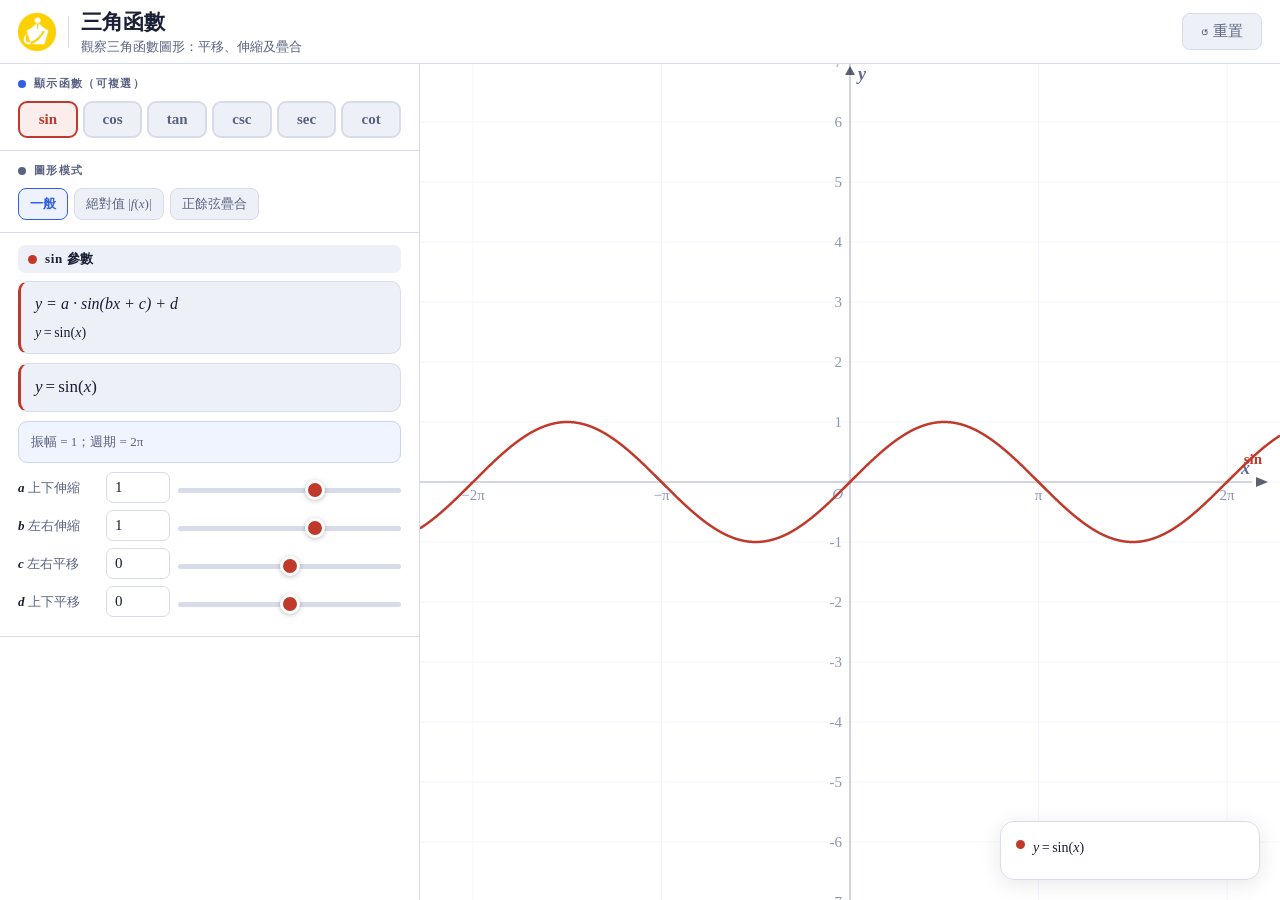
==== commit bffcb177: "Restore original layout with simple parameter formulas" ====
--- a/index.html
+++ b/index.html
@@ -4,32 +4,40 @@
 <meta charset="UTF-8">
 <meta name="viewport" content="width=device-width, initial-scale=1.0, maximum-scale=1.0, user-scalable=no">
 <title>三角函數 — 互動教具</title>
-<link rel="stylesheet" href="./shared-shell.css">
 <style>
 :root{
-  --white:#fff;--surface2:#eef0f8;--border:#d8dcea;
+  --bg:#f4f5fa;--white:#fff;--surface2:#eef0f8;--border:#d8dcea;
   --accent:#3060e0;--sin-c:#c0392b;--cos-c:#2980b9;--tan-c:#27ae60;
   --csc-c:#e67e22;--sec-c:#8e44ad;--cot-c:#16a085;
   --sum-c:#7c3aed;
   --text:#1a1f36;--dim:#5a6280;--light:#9098b8;
-  --f:'Times New Roman','Noto Serif TC',Georgia,serif;
+  --pw:420px;--f:'Times New Roman','Noto Serif TC',Georgia,serif;
 }
 *{box-sizing:border-box;margin:0;padding:0;}
-body{font-size:16px;}
-.tts-app{font-family:var(--f);}
-
+body{font-family:var(--f);background:var(--bg);color:var(--text);
+  overflow:hidden;height:100dvh;width:100vw;display:flex;flex-direction:column;font-size:16px;}
+
+header{height:64px;display:flex;align-items:center;padding:0 18px;background:var(--white);
+  border-bottom:1.5px solid var(--border);z-index:30;flex-shrink:0;gap:12px;}
 .logo-ph{height:38px;width:38px;background:var(--surface2);border:1.5px dashed #c0c8e0;
   border-radius:8px;display:flex;align-items:center;justify-content:center;
   font-size:10px;color:var(--light);text-align:center;line-height:1.3;}
 .logo-img{height:38px;width:auto;object-fit:contain;}
+.hd-sep{width:1px;height:32px;background:var(--border);flex-shrink:0;}
+.hd-title{flex:1;min-width:0;}
+.hd-title h1{font-size:21px;font-weight:700;white-space:nowrap;overflow:hidden;text-overflow:ellipsis;}
+.hd-title p{font-size:13px;color:var(--dim);margin-top:2px;}
 .btn{padding:8px 18px;background:var(--surface2);border:1.5px solid var(--border);
   border-radius:8px;font-size:15px;color:var(--dim);cursor:pointer;
   font-family:var(--f);transition:all .15s;}
-.btn:hover{color:var(--accent);border-color:var(--accent);background:#ffede5;}
-
-.tts-left::-webkit-scrollbar{width:5px;}
-.tts-left::-webkit-scrollbar-thumb{background:var(--border);border-radius:3px;}
-
+.btn:hover{color:var(--accent);border-color:var(--accent);background:#eef2ff;}
+
+.main{display:flex;flex:1;overflow:hidden;position:relative;}
+
+.panel{width:var(--pw);background:var(--white);border-right:1.5px solid var(--border);
+  display:flex;flex-direction:column;overflow-y:auto;flex-shrink:0;z-index:10;}
+.panel::-webkit-scrollbar{width:5px;}
+.panel::-webkit-scrollbar-thumb{background:var(--border);border-radius:3px;}
 .sec{padding:12px 18px;border-bottom:1.5px solid var(--border);}
 .sec-title{display:flex;align-items:center;gap:8px;font-size:11px;font-weight:700;
   letter-spacing:.12em;text-transform:uppercase;color:var(--dim);margin-bottom:10px;}
@@ -50,7 +58,7 @@
 .mode-chips{display:flex;gap:6px;flex-wrap:wrap;}
 .mode-chip{padding:6px 11px;border-radius:8px;border:1.5px solid var(--border);
   background:var(--surface2);font-family:var(--f);font-size:13px;color:var(--dim);cursor:pointer;transition:all .15s;}
-.mode-chip.on{background:#ffede5;border-color:var(--accent);color:var(--accent);font-weight:700;}
+.mode-chip.on{background:#eef2ff;border-color:var(--accent);color:var(--accent);font-weight:700;}
 
 .eq-box{background:var(--surface2);border:1.5px solid var(--border);border-radius:10px;
   padding:9px 14px;font-size:17px;color:var(--text);margin-bottom:9px;
@@ -64,15 +72,10 @@
 .eq-cot{border-left:3px solid var(--cot-c)!important;}
 
 .desc-box{background:#f0f4ff;border:1.5px solid #c8d4f8;border-radius:9px;
-  padding:8px 12px;font-size:13px;color:var(--dim);line-height:1.9;margin-bottom:0;}
+  padding:8px 12px;font-size:13px;color:var(--dim);line-height:1.9;margin-bottom:9px;}
 .desc-box b{color:var(--text);}
 .mode-desc{background:#fdf4ff;border-color:#d8b4fe;}
 
-.param-demo{background:#fff;border:1px solid var(--border);border-radius:8px;padding:9px 10px;margin-bottom:12px;line-height:1.65;}
-.param-demo__formula{font-size:18px;white-space:nowrap;}
-.param-demo__live{font-size:15px;margin-top:4px;overflow-wrap:anywhere;}
-.param-demo__guide{font-size:11px;color:var(--dim);margin-top:6px;line-height:1.7;}
-.param-a{color:#a93226;}.param-b{color:#21618c;}.param-c{color:#7d3c98;}.param-d{color:#117864;}
 .param-row{display:flex;align-items:center;gap:8px;margin-bottom:7px;}
 .param-label{font-size:13px;color:var(--dim);width:80px;flex-shrink:0;}
 .param-label .vi{font-style:italic;font-weight:700;color:var(--text);}
@@ -114,312 +117,316 @@
 .sp-result{background:#fdf4ff;border:1.5px solid #d8b4fe;border-radius:9px;
   padding:9px 13px;font-size:14px;line-height:2.1;color:var(--text);}
 
-#canvas{width:100%;height:100%;display:block;cursor:default;touch-action:none;background:#fff;}
+#floatInfo{position:absolute;bottom:20px;right:20px;z-index:20;
+  min-width:260px;max-width:380px;background:rgba(255,255,255,.96);
+  border:1.5px solid var(--border);border-radius:14px;padding:13px 15px;
+  box-shadow:0 4px 20px rgba(26,31,54,.10);
+  backdrop-filter:blur(6px);-webkit-backdrop-filter:blur(6px);
+  font-family:var(--f);pointer-events:none;}
+.fi-row{display:flex;align-items:flex-start;gap:8px;margin-bottom:6px;line-height:1.8;}
+.fi-dot{width:9px;height:9px;border-radius:50%;flex-shrink:0;margin-top:5px;}
+.fi-text{font-size:14px;color:var(--text);font-style:italic;}
+
+#canvas{flex:1;display:block;cursor:default;touch-action:none;background:#fff;}
+
+.fab{display:none;position:fixed;bottom:20px;left:20px;width:54px;height:54px;
+  border-radius:50%;background:var(--accent);color:#fff;border:none;font-size:22px;
+  cursor:pointer;box-shadow:0 4px 20px rgba(48,96,224,.4);z-index:200;
+  align-items:center;justify-content:center;}
+.mob-overlay{display:none;position:fixed;inset:0;z-index:100;pointer-events:none;}
+.mob-overlay.open{pointer-events:none;}
+.mob-bg{position:absolute;inset:0;background:rgba(10,15,40,.35);opacity:0;
+  transition:opacity .28s;pointer-events:none;}
+.mob-overlay.open .mob-bg{opacity:1;pointer-events:all;}
+.mob-drawer{position:absolute;top:0;left:0;bottom:0;width:min(92vw,440px);
+  background:var(--white);border-right:1.5px solid var(--border);
+  overflow-y:auto;-webkit-overflow-scrolling:touch;
+  transform:translateX(-100%);transition:transform .32s cubic-bezier(.32,.72,0,1);
+  z-index:2;pointer-events:all;}
+.mob-overlay.open .mob-drawer{transform:translateX(0);}
+.mob-dh{display:flex;align-items:center;justify-content:space-between;
+  padding:16px 20px;border-bottom:1.5px solid var(--border);}
+.mob-dt{font-size:18px;font-weight:700;}
+.mob-x{width:44px;height:44px;border-radius:8px;background:var(--surface2);
+  border:1.5px solid var(--border);font-size:20px;color:var(--dim);
+  cursor:pointer;display:flex;align-items:center;justify-content:center;}
+@media(max-width:760px){
+  .panel{display:none;}.fab{display:flex;}.mob-overlay{display:block;}
+  .hd-title p{display:none;}.hd-title h1{font-size:18px;}
+  #floatInfo{max-width:calc(100vw - 44px);}
+}
 </style>
 </head>
 <body>
-  <div class="tts-app">
-    <header class="tts-header">
-      <div class="tts-header__logo">
-        <img class="logo-img" src="company-logo.png"
-             onerror="this.style.display='none';document.getElementById('lgph').style.display='flex';" alt="">
-        <div class="logo-ph" id="lgph" style="display:none">LOGO</div>
-      </div>
-      <div class="tts-header__divider"></div>
-      <div class="tts-header__titles">
-        <h1>三角函數</h1>
-        <p>觀察三角函數圖形：平移、伸縮及疊合</p>
-      </div>
-    </header>
-
-    <div class="tts-body">
-      <aside class="tts-left">
-        <div class="tts-left__controls">
-          <div class="tts-left__controls-head">
-            <span class="tts-left__controls-label"><span class="tts-dot"></span>參數設定</span>
-            <button class="btn" onclick="resetAll()">↺ 重置</button>
-          </div>
-          <div class="tts-left__controls-body">
-
-            <!-- 顯示函數 -->
-            <div class="sec">
-              <div class="sec-title"><span class="sec-dot" style="background:var(--accent)"></span>顯示函數（可複選）</div>
-              <div class="fn-chips" id="fnChipsRow">
-                <button class="fn-chip on" data-fn="sin" onclick="toggleFn('sin')">sin</button>
-                <button class="fn-chip"    data-fn="cos" onclick="toggleFn('cos')">cos</button>
-                <button class="fn-chip"    data-fn="tan" onclick="toggleFn('tan')">tan</button>
-                <button class="fn-chip"    data-fn="csc" onclick="toggleFn('csc')">csc</button>
-                <button class="fn-chip"    data-fn="sec" onclick="toggleFn('sec')">sec</button>
-                <button class="fn-chip"    data-fn="cot" onclick="toggleFn('cot')">cot</button>
-              </div>
-            </div>
-
-            <!-- 模式 -->
-            <div class="sec">
-              <div class="sec-title"><span class="sec-dot" style="background:var(--dim)"></span>圖形模式</div>
-              <div class="mode-chips">
-                <button class="mode-chip on" id="modeNormal"   onclick="setMode('normal')">一般</button>
-                <button class="mode-chip"    id="modeAbs"      onclick="setMode('abs')">絕對值 |<i>f</i>(<i>x</i>)|</button>
-                <button class="mode-chip"    id="modeSuperpos" onclick="setMode('superpos')">正餘弦疊合</button>
-              </div>
-              <div id="modeDesc" class="desc-box mode-desc" style="display:none;margin-top:8px;margin-bottom:0;"></div>
-            </div>
-
-            <!-- ── sin ── -->
-            <div class="sec" id="sinSecCtrl">
-              <div class="fn-panel-hd"><span class="dot" style="background:var(--sin-c)"></span>sin 參數</div>
-              <div class="param-demo">
-                <div class="param-demo__formula" id="sinTemplate"></div>
-                <div class="param-demo__live" id="sinLive"></div>
-                <div class="param-demo__guide"><b class="param-a">a</b>：上下伸縮（負值上下翻轉）<br><b class="param-b">b</b>：左右伸縮（負值左右翻轉）<br><b class="param-c">c</b>：左右平移，位移量 −c/b（b ≠ 0）<br><b class="param-d">d</b>：上下平移</div>
-              </div>
-              <div class="param-row">
-                <div class="param-label"><span class="vi">a</span> 上下伸縮</div>
-                <div class="param-num"><input class="i-sin" id="nSinA" type="number" step="0.1" value="1" oninput="P.sin.a=+this.value;redraw()"></div>
-                <div class="param-slider"><input type="range" class="r-sin" id="sSinA" min="-4" max="4" step="0.05" value="1" oninput="P.sin.a=+this.value;redraw()"></div>
-              </div>
-              <div class="param-row">
-                <div class="param-label"><span class="vi">b</span> 左右伸縮</div>
-                <div class="param-num"><input class="i-sin" id="nSinB" type="number" step="0.1" value="1" oninput="P.sin.b=+this.value;redraw()"></div>
-                <div class="param-slider"><input type="range" class="r-sin" id="sSinB" min="-4" max="4" step="0.05" value="1" oninput="P.sin.b=+this.value;redraw()"></div>
-              </div>
-              <div class="param-row">
-                <div class="param-label"><span class="vi">c</span> 左右平移</div>
-                <div class="param-num"><input class="i-sin" id="nSinC" type="number" step="0.1" value="0" oninput="P.sin.c=+this.value;redraw()"></div>
-                <div class="param-slider"><input type="range" class="r-sin" id="sSinC" min="-6.28" max="6.28" step="0.05" value="0" oninput="P.sin.c=+this.value;redraw()"></div>
-              </div>
-              <div class="param-row">
-                <div class="param-label"><span class="vi">d</span> 上下平移</div>
-                <div class="param-num"><input class="i-sin" id="nSinD" type="number" step="0.1" value="0" oninput="P.sin.d=+this.value;redraw()"></div>
-                <div class="param-slider"><input type="range" class="r-sin" id="sSinD" min="-4" max="4" step="0.05" value="0" oninput="P.sin.d=+this.value;redraw()"></div>
-              </div>
-            </div>
-
-            <!-- ── cos ── -->
-            <div class="sec" id="cosSecCtrl" style="display:none">
-              <div class="fn-panel-hd"><span class="dot" style="background:var(--cos-c)"></span>cos 參數</div>
-              <div class="param-demo">
-                <div class="param-demo__formula" id="cosTemplate"></div>
-                <div class="param-demo__live" id="cosLive"></div>
-                <div class="param-demo__guide"><b class="param-a">a</b>：上下伸縮（負值上下翻轉）<br><b class="param-b">b</b>：左右伸縮（負值左右翻轉）<br><b class="param-c">c</b>：左右平移，位移量 −c/b（b ≠ 0）<br><b class="param-d">d</b>：上下平移</div>
-              </div>
-              <div class="param-row">
-                <div class="param-label"><span class="vi">a</span> 上下伸縮</div>
-                <div class="param-num"><input class="i-cos" id="nCosA" type="number" step="0.1" value="1" oninput="P.cos.a=+this.value;redraw()"></div>
-                <div class="param-slider"><input type="range" class="r-cos" id="sCosA" min="-4" max="4" step="0.05" value="1" oninput="P.cos.a=+this.value;redraw()"></div>
-              </div>
-              <div class="param-row">
-                <div class="param-label"><span class="vi">b</span> 左右伸縮</div>
-                <div class="param-num"><input class="i-cos" id="nCosB" type="number" step="0.1" value="1" oninput="P.cos.b=+this.value;redraw()"></div>
-                <div class="param-slider"><input type="range" class="r-cos" id="sCosB" min="-4" max="4" step="0.05" value="1" oninput="P.cos.b=+this.value;redraw()"></div>
-              </div>
-              <div class="param-row">
-                <div class="param-label"><span class="vi">c</span> 左右平移</div>
-                <div class="param-num"><input class="i-cos" id="nCosC" type="number" step="0.1" value="0" oninput="P.cos.c=+this.value;redraw()"></div>
-                <div class="param-slider"><input type="range" class="r-cos" id="sCosC" min="-6.28" max="6.28" step="0.05" value="0" oninput="P.cos.c=+this.value;redraw()"></div>
-              </div>
-              <div class="param-row">
-                <div class="param-label"><span class="vi">d</span> 上下平移</div>
-                <div class="param-num"><input class="i-cos" id="nCosD" type="number" step="0.1" value="0" oninput="P.cos.d=+this.value;redraw()"></div>
-                <div class="param-slider"><input type="range" class="r-cos" id="sCosD" min="-4" max="4" step="0.05" value="0" oninput="P.cos.d=+this.value;redraw()"></div>
-              </div>
-            </div>
-
-            <!-- ── tan ── -->
-            <div class="sec" id="tanSecCtrl" style="display:none">
-              <div class="fn-panel-hd"><span class="dot" style="background:var(--tan-c)"></span>tan 參數</div>
-              <div class="param-demo">
-                <div class="param-demo__formula" id="tanTemplate"></div>
-                <div class="param-demo__live" id="tanLive"></div>
-                <div class="param-demo__guide"><b class="param-a">a</b>：上下伸縮（負值上下翻轉）<br><b class="param-b">b</b>：左右伸縮（負值左右翻轉）<br><b class="param-c">c</b>：左右平移，位移量 −c/b（b ≠ 0）<br><b class="param-d">d</b>：上下平移</div>
-              </div>
-              <div class="param-row">
-                <div class="param-label"><span class="vi">a</span> 上下伸縮</div>
-                <div class="param-num"><input class="i-tan" id="nTanA" type="number" step="0.1" value="1" oninput="P.tan.a=+this.value;redraw()"></div>
-                <div class="param-slider"><input type="range" class="r-tan" id="sTanA" min="-4" max="4" step="0.05" value="1" oninput="P.tan.a=+this.value;redraw()"></div>
-              </div>
-              <div class="param-row">
-                <div class="param-label"><span class="vi">b</span> 左右伸縮</div>
-                <div class="param-num"><input class="i-tan" id="nTanB" type="number" step="0.1" value="1" oninput="P.tan.b=+this.value;redraw()"></div>
-                <div class="param-slider"><input type="range" class="r-tan" id="sTanB" min="-4" max="4" step="0.05" value="1" oninput="P.tan.b=+this.value;redraw()"></div>
-              </div>
-              <div class="param-row">
-                <div class="param-label"><span class="vi">c</span> 左右平移</div>
-                <div class="param-num"><input class="i-tan" id="nTanC" type="number" step="0.1" value="0" oninput="P.tan.c=+this.value;redraw()"></div>
-                <div class="param-slider"><input type="range" class="r-tan" id="sTanC" min="-6.28" max="6.28" step="0.05" value="0" oninput="P.tan.c=+this.value;redraw()"></div>
-              </div>
-              <div class="param-row">
-                <div class="param-label"><span class="vi">d</span> 上下平移</div>
-                <div class="param-num"><input class="i-tan" id="nTanD" type="number" step="0.1" value="0" oninput="P.tan.d=+this.value;redraw()"></div>
-                <div class="param-slider"><input type="range" class="r-tan" id="sTanD" min="-4" max="4" step="0.05" value="0" oninput="P.tan.d=+this.value;redraw()"></div>
-              </div>
-            </div>
-
-            <!-- ── csc ── -->
-            <div class="sec" id="cscSecCtrl" style="display:none">
-              <div class="fn-panel-hd"><span class="dot" style="background:var(--csc-c)"></span>csc 參數</div>
-              <div class="param-demo">
-                <div class="param-demo__formula" id="cscTemplate"></div>
-                <div class="param-demo__live" id="cscLive"></div>
-                <div class="param-demo__guide"><b class="param-a">a</b>：上下伸縮（負值上下翻轉）<br><b class="param-b">b</b>：左右伸縮（負值左右翻轉）<br><b class="param-c">c</b>：左右平移，位移量 −c/b（b ≠ 0）<br><b class="param-d">d</b>：上下平移</div>
-              </div>
-              <div class="param-row">
-                <div class="param-label"><span class="vi">a</span> 上下伸縮</div>
-                <div class="param-num"><input class="i-csc" id="nCscA" type="number" step="0.1" value="1" oninput="P.csc.a=+this.value;redraw()"></div>
-                <div class="param-slider"><input type="range" class="r-csc" id="sCscA" min="-4" max="4" step="0.05" value="1" oninput="P.csc.a=+this.value;redraw()"></div>
-              </div>
-              <div class="param-row">
-                <div class="param-label"><span class="vi">b</span> 左右伸縮</div>
-                <div class="param-num"><input class="i-csc" id="nCscB" type="number" step="0.1" value="1" oninput="P.csc.b=+this.value;redraw()"></div>
-                <div class="param-slider"><input type="range" class="r-csc" id="sCscB" min="-4" max="4" step="0.05" value="1" oninput="P.csc.b=+this.value;redraw()"></div>
-              </div>
-              <div class="param-row">
-                <div class="param-label"><span class="vi">c</span> 左右平移</div>
-                <div class="param-num"><input class="i-csc" id="nCscC" type="number" step="0.1" value="0" oninput="P.csc.c=+this.value;redraw()"></div>
-                <div class="param-slider"><input type="range" class="r-csc" id="sCscC" min="-6.28" max="6.28" step="0.05" value="0" oninput="P.csc.c=+this.value;redraw()"></div>
-              </div>
-              <div class="param-row">
-                <div class="param-label"><span class="vi">d</span> 上下平移</div>
-                <div class="param-num"><input class="i-csc" id="nCscD" type="number" step="0.1" value="0" oninput="P.csc.d=+this.value;redraw()"></div>
-                <div class="param-slider"><input type="range" class="r-csc" id="sCscD" min="-4" max="4" step="0.05" value="0" oninput="P.csc.d=+this.value;redraw()"></div>
-              </div>
-            </div>
-
-            <!-- ── sec ── -->
-            <div class="sec" id="secSecCtrl" style="display:none">
-              <div class="fn-panel-hd"><span class="dot" style="background:var(--sec-c)"></span>sec 參數</div>
-              <div class="param-demo">
-                <div class="param-demo__formula" id="secTemplate"></div>
-                <div class="param-demo__live" id="secLive"></div>
-                <div class="param-demo__guide"><b class="param-a">a</b>：上下伸縮（負值上下翻轉）<br><b class="param-b">b</b>：左右伸縮（負值左右翻轉）<br><b class="param-c">c</b>：左右平移，位移量 −c/b（b ≠ 0）<br><b class="param-d">d</b>：上下平移</div>
-              </div>
-              <div class="param-row">
-                <div class="param-label"><span class="vi">a</span> 上下伸縮</div>
-                <div class="param-num"><input class="i-sec" id="nSecA" type="number" step="0.1" value="1" oninput="P.sec.a=+this.value;redraw()"></div>
-                <div class="param-slider"><input type="range" class="r-sec" id="sSecA" min="-4" max="4" step="0.05" value="1" oninput="P.sec.a=+this.value;redraw()"></div>
-              </div>
-              <div class="param-row">
-                <div class="param-label"><span class="vi">b</span> 左右伸縮</div>
-                <div class="param-num"><input class="i-sec" id="nSecB" type="number" step="0.1" value="1" oninput="P.sec.b=+this.value;redraw()"></div>
-                <div class="param-slider"><input type="range" class="r-sec" id="sSecB" min="-4" max="4" step="0.05" value="1" oninput="P.sec.b=+this.value;redraw()"></div>
-              </div>
-              <div class="param-row">
-                <div class="param-label"><span class="vi">c</span> 左右平移</div>
-                <div class="param-num"><input class="i-sec" id="nSecC" type="number" step="0.1" value="0" oninput="P.sec.c=+this.value;redraw()"></div>
-                <div class="param-slider"><input type="range" class="r-sec" id="sSecC" min="-6.28" max="6.28" step="0.05" value="0" oninput="P.sec.c=+this.value;redraw()"></div>
-              </div>
-              <div class="param-row">
-                <div class="param-label"><span class="vi">d</span> 上下平移</div>
-                <div class="param-num"><input class="i-sec" id="nSecD" type="number" step="0.1" value="0" oninput="P.sec.d=+this.value;redraw()"></div>
-                <div class="param-slider"><input type="range" class="r-sec" id="sSecD" min="-4" max="4" step="0.05" value="0" oninput="P.sec.d=+this.value;redraw()"></div>
-              </div>
-            </div>
-
-            <!-- ── cot ── -->
-            <div class="sec" id="cotSecCtrl" style="display:none">
-              <div class="fn-panel-hd"><span class="dot" style="background:var(--cot-c)"></span>cot 參數</div>
-              <div class="param-demo">
-                <div class="param-demo__formula" id="cotTemplate"></div>
-                <div class="param-demo__live" id="cotLive"></div>
-                <div class="param-demo__guide"><b class="param-a">a</b>：上下伸縮（負值上下翻轉）<br><b class="param-b">b</b>：左右伸縮（負值左右翻轉）<br><b class="param-c">c</b>：左右平移，位移量 −c/b（b ≠ 0）<br><b class="param-d">d</b>：上下平移</div>
-              </div>
-              <div class="param-row">
-                <div class="param-label"><span class="vi">a</span> 上下伸縮</div>
-                <div class="param-num"><input class="i-cot" id="nCotA" type="number" step="0.1" value="1" oninput="P.cot.a=+this.value;redraw()"></div>
-                <div class="param-slider"><input type="range" class="r-cot" id="sCotA" min="-4" max="4" step="0.05" value="1" oninput="P.cot.a=+this.value;redraw()"></div>
-              </div>
-              <div class="param-row">
-                <div class="param-label"><span class="vi">b</span> 左右伸縮</div>
-                <div class="param-num"><input class="i-cot" id="nCotB" type="number" step="0.1" value="1" oninput="P.cot.b=+this.value;redraw()"></div>
-                <div class="param-slider"><input type="range" class="r-cot" id="sCotB" min="-4" max="4" step="0.05" value="1" oninput="P.cot.b=+this.value;redraw()"></div>
-              </div>
-              <div class="param-row">
-                <div class="param-label"><span class="vi">c</span> 左右平移</div>
-                <div class="param-num"><input class="i-cot" id="nCotC" type="number" step="0.1" value="0" oninput="P.cot.c=+this.value;redraw()"></div>
-                <div class="param-slider"><input type="range" class="r-cot" id="sCotC" min="-6.28" max="6.28" step="0.05" value="0" oninput="P.cot.c=+this.value;redraw()"></div>
-              </div>
-              <div class="param-row">
-                <div class="param-label"><span class="vi">d</span> 上下平移</div>
-                <div class="param-num"><input class="i-cot" id="nCotD" type="number" step="0.1" value="0" oninput="P.cot.d=+this.value;redraw()"></div>
-                <div class="param-slider"><input type="range" class="r-cot" id="sCotD" min="-4" max="4" step="0.05" value="0" oninput="P.cot.d=+this.value;redraw()"></div>
-              </div>
-            </div>
-
-            <!-- ── 正餘弦疊合 ── -->
-            <div class="sec" id="superposSecCtrl" style="display:none">
-              <div class="fn-panel-hd"><span class="dot" style="background:var(--sum-c)"></span>正餘弦疊合參數</div>
-              <div style="font-size:13px;color:var(--dim);margin-bottom:8px;">
-                設 <i>y</i> = <i>p</i>·sin <i>x</i> + <i>q</i>·cos <i>x</i>，調整係數：
-              </div>
-              <div class="param-row">
-                <div class="param-label"><span class="vi">p</span> sin 係數</div>
-                <div class="param-num"><input id="nSP" type="number" step="0.1" value="1" style="width:100%;background:var(--white);border:1.5px solid var(--border);border-radius:7px;padding:6px 8px;font-family:var(--f);font-size:15px;font-style:normal;color:var(--text);outline:none;-moz-appearance:textfield;" oninput="SP.p=+this.value;redraw()"></div>
-                <div class="param-slider"><input type="range" id="sSP" min="-5" max="5" step="0.05" value="1" class="r-sp" oninput="SP.p=+this.value;redraw()"></div>
-              </div>
-              <div class="param-row">
-                <div class="param-label"><span class="vi">q</span> cos 係數</div>
-                <div class="param-num"><input id="nSQ" type="number" step="0.1" value="1" style="width:100%;background:var(--white);border:1.5px solid var(--border);border-radius:7px;padding:6px 8px;font-family:var(--f);font-size:15px;font-style:normal;color:var(--text);outline:none;-moz-appearance:textfield;" oninput="SP.q=+this.value;redraw()"></div>
-                <div class="param-slider"><input type="range" id="sSQ" min="-5" max="5" step="0.05" value="1" class="r-sp" oninput="SP.q=+this.value;redraw()"></div>
-              </div>
-            </div>
-
-          </div>
-        </div>
-      </aside>
-
-      <main class="tts-main">
-        <div class="tts-main__card" id="viewportCard">
-          <canvas id="canvas"></canvas>
-        </div>
-      </main>
-
-      <aside class="tts-right">
-        <div class="tts-right__inner">
-          <div class="sec" id="sinSecTheory">
-            <div class="fn-panel-hd"><span class="dot" style="background:var(--sin-c)"></span>sin 方程式</div>
-            <div class="eq-box eq-sin" id="sinEq"></div>
-            <div class="desc-box" id="sinDesc"></div>
-          </div>
-          <div class="sec" id="cosSecTheory" style="display:none">
-            <div class="fn-panel-hd"><span class="dot" style="background:var(--cos-c)"></span>cos 方程式</div>
-            <div class="eq-box eq-cos" id="cosEq"></div>
-            <div class="desc-box" id="cosDesc"></div>
-          </div>
-          <div class="sec" id="tanSecTheory" style="display:none">
-            <div class="fn-panel-hd"><span class="dot" style="background:var(--tan-c)"></span>tan 方程式</div>
-            <div class="eq-box eq-tan" id="tanEq"></div>
-            <div class="desc-box" id="tanDesc"></div>
-          </div>
-          <div class="sec" id="cscSecTheory" style="display:none">
-            <div class="fn-panel-hd"><span class="dot" style="background:var(--csc-c)"></span>csc 方程式</div>
-            <div class="eq-box eq-csc" id="cscEq"></div>
-            <div class="desc-box" id="cscDesc"></div>
-          </div>
-          <div class="sec" id="secSecTheory" style="display:none">
-            <div class="fn-panel-hd"><span class="dot" style="background:var(--sec-c)"></span>sec 方程式</div>
-            <div class="eq-box eq-sec" id="secEq"></div>
-            <div class="desc-box" id="secDesc"></div>
-          </div>
-          <div class="sec" id="cotSecTheory" style="display:none">
-            <div class="fn-panel-hd"><span class="dot" style="background:var(--cot-c)"></span>cot 方程式</div>
-            <div class="eq-box eq-cot" id="cotEq"></div>
-            <div class="desc-box" id="cotDesc"></div>
-          </div>
-          <div class="sec" id="superposSecTheory" style="display:none">
-            <div class="fn-panel-hd"><span class="dot" style="background:var(--sum-c)"></span>正餘弦疊合結果</div>
-            <div class="sp-result" id="spResult"></div>
-          </div>
-
-          <div class="tts-right__section-title"><span class="tts-dot"></span>公式或學理介紹</div>
-          <div class="tts-right__prose">
-            <p>一般型 <span class="tts-formula">y = a·f(bx + c) + d</span> 中：<span class="tts-formula">a</span> 控制上下伸縮（振幅）、<span class="tts-formula">b</span> 控制左右伸縮（進而改變週期）、<span class="tts-formula">c</span> 控制左右平移（相位）、<span class="tts-formula">d</span> 控制上下平移。左側勾選的函數，對應的方程式與詳細說明會顯示在下方。</p>
-          </div>
-        </div>
-      </aside>
-    </div>
-  </div>
-
-<script src="./shared-shell.js"></script>
+
+<header>
+  <div style="display:flex;align-items:center;flex-shrink:0;">
+    <img class="logo-img" src="company-logo.png"
+         onerror="this.style.display='none';document.getElementById('lgph').style.display='flex';" alt="">
+    <div class="logo-ph" id="lgph" style="display:none">LOGO</div>
+  </div>
+  <div class="hd-sep"></div>
+  <div class="hd-title">
+    <h1>三角函數</h1>
+    <p>觀察三角函數圖形：平移、伸縮及疊合</p>
+  </div>
+  <div style="flex-shrink:0;">
+    <button class="btn" onclick="resetAll()">↺ 重置</button>
+  </div>
+</header>
+
+<div class="main">
+
+<div class="panel" id="mainPanel">
+
+  <!-- 顯示函數 -->
+  <div class="sec">
+    <div class="sec-title"><span class="sec-dot" style="background:var(--accent)"></span>顯示函數（可複選）</div>
+    <div class="fn-chips" id="fnChipsRow">
+      <button class="fn-chip on" data-fn="sin" onclick="toggleFn('sin')">sin</button>
+      <button class="fn-chip"    data-fn="cos" onclick="toggleFn('cos')">cos</button>
+      <button class="fn-chip"    data-fn="tan" onclick="toggleFn('tan')">tan</button>
+      <button class="fn-chip"    data-fn="csc" onclick="toggleFn('csc')">csc</button>
+      <button class="fn-chip"    data-fn="sec" onclick="toggleFn('sec')">sec</button>
+      <button class="fn-chip"    data-fn="cot" onclick="toggleFn('cot')">cot</button>
+    </div>
+  </div>
+
+  <!-- 模式 -->
+  <div class="sec">
+    <div class="sec-title"><span class="sec-dot" style="background:var(--dim)"></span>圖形模式</div>
+    <div class="mode-chips">
+      <button class="mode-chip on" id="modeNormal"   onclick="setMode('normal')">一般</button>
+      <button class="mode-chip"    id="modeAbs"      onclick="setMode('abs')">絕對值 |<i>f</i>(<i>x</i>)|</button>
+      <button class="mode-chip"    id="modeSuperpos" onclick="setMode('superpos')">正餘弦疊合</button>
+    </div>
+    <div id="modeDesc" class="desc-box mode-desc" style="display:none;margin-top:8px;margin-bottom:0;"></div>
+  </div>
+
+  <!-- ── sin ── -->
+  <div class="sec" id="sinSec">
+    <div class="fn-panel-hd"><span class="dot" style="background:var(--sin-c)"></span>sin 參數</div>
+    <div class="eq-box eq-sin" style="display:block;font-size:16px;">
+      <div><i>y</i> = <i>a</i> · sin(<i>b</i><i>x</i> + <i>c</i>) + <i>d</i></div>
+      <div id="sinParamEq" style="font-size:14px;margin-top:4px;"></div>
+    </div>
+    <div class="eq-box eq-sin" id="sinEq"></div>
+    <div class="desc-box" id="sinDesc"></div>
+    <div class="param-row">
+      <div class="param-label"><span class="vi">a</span> 上下伸縮</div>
+      <div class="param-num"><input class="i-sin" id="nSinA" type="number" step="0.1" value="1" oninput="P.sin.a=+this.value;redraw()"></div>
+      <div class="param-slider"><input type="range" class="r-sin" id="sSinA" min="-4" max="4" step="0.05" value="1" oninput="P.sin.a=+this.value;redraw()"></div>
+    </div>
+    <div class="param-row">
+      <div class="param-label"><span class="vi">b</span> 左右伸縮</div>
+      <div class="param-num"><input class="i-sin" id="nSinB" type="number" step="0.1" value="1" oninput="P.sin.b=+this.value;redraw()"></div>
+      <div class="param-slider"><input type="range" class="r-sin" id="sSinB" min="-4" max="4" step="0.05" value="1" oninput="P.sin.b=+this.value;redraw()"></div>
+    </div>
+    <div class="param-row">
+      <div class="param-label"><span class="vi">c</span> 左右平移</div>
+      <div class="param-num"><input class="i-sin" id="nSinC" type="number" step="0.1" value="0" oninput="P.sin.c=+this.value;redraw()"></div>
+      <div class="param-slider"><input type="range" class="r-sin" id="sSinC" min="-6.28" max="6.28" step="0.05" value="0" oninput="P.sin.c=+this.value;redraw()"></div>
+    </div>
+    <div class="param-row">
+      <div class="param-label"><span class="vi">d</span> 上下平移</div>
+      <div class="param-num"><input class="i-sin" id="nSinD" type="number" step="0.1" value="0" oninput="P.sin.d=+this.value;redraw()"></div>
+      <div class="param-slider"><input type="range" class="r-sin" id="sSinD" min="-4" max="4" step="0.05" value="0" oninput="P.sin.d=+this.value;redraw()"></div>
+    </div>
+  </div>
+
+  <!-- ── cos ── -->
+  <div class="sec" id="cosSec" style="display:none">
+    <div class="fn-panel-hd"><span class="dot" style="background:var(--cos-c)"></span>cos 參數</div>
+    <div class="eq-box eq-cos" style="display:block;font-size:16px;">
+      <div><i>y</i> = <i>a</i> · cos(<i>b</i><i>x</i> + <i>c</i>) + <i>d</i></div>
+      <div id="cosParamEq" style="font-size:14px;margin-top:4px;"></div>
+    </div>
+    <div class="eq-box eq-cos" id="cosEq"></div>
+    <div class="desc-box" id="cosDesc"></div>
+    <div class="param-row">
+      <div class="param-label"><span class="vi">a</span> 上下伸縮</div>
+      <div class="param-num"><input class="i-cos" id="nCosA" type="number" step="0.1" value="1" oninput="P.cos.a=+this.value;redraw()"></div>
+      <div class="param-slider"><input type="range" class="r-cos" id="sCosA" min="-4" max="4" step="0.05" value="1" oninput="P.cos.a=+this.value;redraw()"></div>
+    </div>
+    <div class="param-row">
+      <div class="param-label"><span class="vi">b</span> 左右伸縮</div>
+      <div class="param-num"><input class="i-cos" id="nCosB" type="number" step="0.1" value="1" oninput="P.cos.b=+this.value;redraw()"></div>
+      <div class="param-slider"><input type="range" class="r-cos" id="sCosB" min="-4" max="4" step="0.05" value="1" oninput="P.cos.b=+this.value;redraw()"></div>
+    </div>
+    <div class="param-row">
+      <div class="param-label"><span class="vi">c</span> 左右平移</div>
+      <div class="param-num"><input class="i-cos" id="nCosC" type="number" step="0.1" value="0" oninput="P.cos.c=+this.value;redraw()"></div>
+      <div class="param-slider"><input type="range" class="r-cos" id="sCosC" min="-6.28" max="6.28" step="0.05" value="0" oninput="P.cos.c=+this.value;redraw()"></div>
+    </div>
+    <div class="param-row">
+      <div class="param-label"><span class="vi">d</span> 上下平移</div>
+      <div class="param-num"><input class="i-cos" id="nCosD" type="number" step="0.1" value="0" oninput="P.cos.d=+this.value;redraw()"></div>
+      <div class="param-slider"><input type="range" class="r-cos" id="sCosD" min="-4" max="4" step="0.05" value="0" oninput="P.cos.d=+this.value;redraw()"></div>
+    </div>
+  </div>
+
+  <!-- ── tan ── -->
+  <div class="sec" id="tanSec" style="display:none">
+    <div class="fn-panel-hd"><span class="dot" style="background:var(--tan-c)"></span>tan 參數</div>
+    <div class="eq-box eq-tan" style="display:block;font-size:16px;">
+      <div><i>y</i> = <i>a</i> · tan(<i>b</i><i>x</i> + <i>c</i>) + <i>d</i></div>
+      <div id="tanParamEq" style="font-size:14px;margin-top:4px;"></div>
+    </div>
+    <div class="eq-box eq-tan" id="tanEq"></div>
+    <div class="desc-box" id="tanDesc"></div>
+    <div class="param-row">
+      <div class="param-label"><span class="vi">a</span> 上下伸縮</div>
+      <div class="param-num"><input class="i-tan" id="nTanA" type="number" step="0.1" value="1" oninput="P.tan.a=+this.value;redraw()"></div>
+      <div class="param-slider"><input type="range" class="r-tan" id="sTanA" min="-4" max="4" step="0.05" value="1" oninput="P.tan.a=+this.value;redraw()"></div>
+    </div>
+    <div class="param-row">
+      <div class="param-label"><span class="vi">b</span> 左右伸縮</div>
+      <div class="param-num"><input class="i-tan" id="nTanB" type="number" step="0.1" value="1" oninput="P.tan.b=+this.value;redraw()"></div>
+      <div class="param-slider"><input type="range" class="r-tan" id="sTanB" min="-4" max="4" step="0.05" value="1" oninput="P.tan.b=+this.value;redraw()"></div>
+    </div>
+    <div class="param-row">
+      <div class="param-label"><span class="vi">c</span> 左右平移</div>
+      <div class="param-num"><input class="i-tan" id="nTanC" type="number" step="0.1" value="0" oninput="P.tan.c=+this.value;redraw()"></div>
+      <div class="param-slider"><input type="range" class="r-tan" id="sTanC" min="-6.28" max="6.28" step="0.05" value="0" oninput="P.tan.c=+this.value;redraw()"></div>
+    </div>
+    <div class="param-row">
+      <div class="param-label"><span class="vi">d</span> 上下平移</div>
+      <div class="param-num"><input class="i-tan" id="nTanD" type="number" step="0.1" value="0" oninput="P.tan.d=+this.value;redraw()"></div>
+      <div class="param-slider"><input type="range" class="r-tan" id="sTanD" min="-4" max="4" step="0.05" value="0" oninput="P.tan.d=+this.value;redraw()"></div>
+    </div>
+  </div>
+
+  <!-- ── csc ── -->
+  <div class="sec" id="cscSec" style="display:none">
+    <div class="fn-panel-hd"><span class="dot" style="background:var(--csc-c)"></span>csc 參數</div>
+    <div class="eq-box eq-csc" style="display:block;font-size:16px;">
+      <div><i>y</i> = <i>a</i> · csc(<i>b</i><i>x</i> + <i>c</i>) + <i>d</i></div>
+      <div id="cscParamEq" style="font-size:14px;margin-top:4px;"></div>
+    </div>
+    <div class="eq-box eq-csc" id="cscEq"></div>
+    <div class="desc-box" id="cscDesc"></div>
+    <div class="param-row">
+      <div class="param-label"><span class="vi">a</span> 上下伸縮</div>
+      <div class="param-num"><input class="i-csc" id="nCscA" type="number" step="0.1" value="1" oninput="P.csc.a=+this.value;redraw()"></div>
+      <div class="param-slider"><input type="range" class="r-csc" id="sCscA" min="-4" max="4" step="0.05" value="1" oninput="P.csc.a=+this.value;redraw()"></div>
+    </div>
+    <div class="param-row">
+      <div class="param-label"><span class="vi">b</span> 左右伸縮</div>
+      <div class="param-num"><input class="i-csc" id="nCscB" type="number" step="0.1" value="1" oninput="P.csc.b=+this.value;redraw()"></div>
+      <div class="param-slider"><input type="range" class="r-csc" id="sCscB" min="-4" max="4" step="0.05" value="1" oninput="P.csc.b=+this.value;redraw()"></div>
+    </div>
+    <div class="param-row">
+      <div class="param-label"><span class="vi">c</span> 左右平移</div>
+      <div class="param-num"><input class="i-csc" id="nCscC" type="number" step="0.1" value="0" oninput="P.csc.c=+this.value;redraw()"></div>
+      <div class="param-slider"><input type="range" class="r-csc" id="sCscC" min="-6.28" max="6.28" step="0.05" value="0" oninput="P.csc.c=+this.value;redraw()"></div>
+    </div>
+    <div class="param-row">
+      <div class="param-label"><span class="vi">d</span> 上下平移</div>
+      <div class="param-num"><input class="i-csc" id="nCscD" type="number" step="0.1" value="0" oninput="P.csc.d=+this.value;redraw()"></div>
+      <div class="param-slider"><input type="range" class="r-csc" id="sCscD" min="-4" max="4" step="0.05" value="0" oninput="P.csc.d=+this.value;redraw()"></div>
+    </div>
+  </div>
+
+  <!-- ── sec ── -->
+  <div class="sec" id="secSec" style="display:none">
+    <div class="fn-panel-hd"><span class="dot" style="background:var(--sec-c)"></span>sec 參數</div>
+    <div class="eq-box eq-sec" style="display:block;font-size:16px;">
+      <div><i>y</i> = <i>a</i> · sec(<i>b</i><i>x</i> + <i>c</i>) + <i>d</i></div>
+      <div id="secParamEq" style="font-size:14px;margin-top:4px;"></div>
+    </div>
+    <div class="eq-box eq-sec" id="secEq"></div>
+    <div class="desc-box" id="secDesc"></div>
+    <div class="param-row">
+      <div class="param-label"><span class="vi">a</span> 上下伸縮</div>
+      <div class="param-num"><input class="i-sec" id="nSecA" type="number" step="0.1" value="1" oninput="P.sec.a=+this.value;redraw()"></div>
+      <div class="param-slider"><input type="range" class="r-sec" id="sSecA" min="-4" max="4" step="0.05" value="1" oninput="P.sec.a=+this.value;redraw()"></div>
+    </div>
+    <div class="param-row">
+      <div class="param-label"><span class="vi">b</span> 左右伸縮</div>
+      <div class="param-num"><input class="i-sec" id="nSecB" type="number" step="0.1" value="1" oninput="P.sec.b=+this.value;redraw()"></div>
+      <div class="param-slider"><input type="range" class="r-sec" id="sSecB" min="-4" max="4" step="0.05" value="1" oninput="P.sec.b=+this.value;redraw()"></div>
+    </div>
+    <div class="param-row">
+      <div class="param-label"><span class="vi">c</span> 左右平移</div>
+      <div class="param-num"><input class="i-sec" id="nSecC" type="number" step="0.1" value="0" oninput="P.sec.c=+this.value;redraw()"></div>
+      <div class="param-slider"><input type="range" class="r-sec" id="sSecC" min="-6.28" max="6.28" step="0.05" value="0" oninput="P.sec.c=+this.value;redraw()"></div>
+    </div>
+    <div class="param-row">
+      <div class="param-label"><span class="vi">d</span> 上下平移</div>
+      <div class="param-num"><input class="i-sec" id="nSecD" type="number" step="0.1" value="0" oninput="P.sec.d=+this.value;redraw()"></div>
+      <div class="param-slider"><input type="range" class="r-sec" id="sSecD" min="-4" max="4" step="0.05" value="0" oninput="P.sec.d=+this.value;redraw()"></div>
+    </div>
+  </div>
+
+  <!-- ── cot ── -->
+  <div class="sec" id="cotSec" style="display:none">
+    <div class="fn-panel-hd"><span class="dot" style="background:var(--cot-c)"></span>cot 參數</div>
+    <div class="eq-box eq-cot" style="display:block;font-size:16px;">
+      <div><i>y</i> = <i>a</i> · cot(<i>b</i><i>x</i> + <i>c</i>) + <i>d</i></div>
+      <div id="cotParamEq" style="font-size:14px;margin-top:4px;"></div>
+    </div>
+    <div class="eq-box eq-cot" id="cotEq"></div>
+    <div class="desc-box" id="cotDesc"></div>
+    <div class="param-row">
+      <div class="param-label"><span class="vi">a</span> 上下伸縮</div>
+      <div class="param-num"><input class="i-cot" id="nCotA" type="number" step="0.1" value="1" oninput="P.cot.a=+this.value;redraw()"></div>
+      <div class="param-slider"><input type="range" class="r-cot" id="sCotA" min="-4" max="4" step="0.05" value="1" oninput="P.cot.a=+this.value;redraw()"></div>
+    </div>
+    <div class="param-row">
+      <div class="param-label"><span class="vi">b</span> 左右伸縮</div>
+      <div class="param-num"><input class="i-cot" id="nCotB" type="number" step="0.1" value="1" oninput="P.cot.b=+this.value;redraw()"></div>
+      <div class="param-slider"><input type="range" class="r-cot" id="sCotB" min="-4" max="4" step="0.05" value="1" oninput="P.cot.b=+this.value;redraw()"></div>
+    </div>
+    <div class="param-row">
+      <div class="param-label"><span class="vi">c</span> 左右平移</div>
+      <div class="param-num"><input class="i-cot" id="nCotC" type="number" step="0.1" value="0" oninput="P.cot.c=+this.value;redraw()"></div>
+      <div class="param-slider"><input type="range" class="r-cot" id="sCotC" min="-6.28" max="6.28" step="0.05" value="0" oninput="P.cot.c=+this.value;redraw()"></div>
+    </div>
+    <div class="param-row">
+      <div class="param-label"><span class="vi">d</span> 上下平移</div>
+      <div class="param-num"><input class="i-cot" id="nCotD" type="number" step="0.1" value="0" oninput="P.cot.d=+this.value;redraw()"></div>
+      <div class="param-slider"><input type="range" class="r-cot" id="sCotD" min="-4" max="4" step="0.05" value="0" oninput="P.cot.d=+this.value;redraw()"></div>
+    </div>
+  </div>
+
+  <!-- ── 正餘弦疊合 ── -->
+  <div class="sec" id="superposSec" style="display:none">
+    <div class="fn-panel-hd"><span class="dot" style="background:var(--sum-c)"></span>正餘弦疊合參數</div>
+    <div style="font-size:13px;color:var(--dim);margin-bottom:8px;">
+      設 <i>y</i> = <i>p</i>·sin <i>x</i> + <i>q</i>·cos <i>x</i>，調整係數：
+    </div>
+    <div class="param-row">
+      <div class="param-label"><span class="vi">p</span> sin 係數</div>
+      <div class="param-num"><input id="nSP" type="number" step="0.1" value="1" style="width:100%;background:var(--white);border:1.5px solid var(--border);border-radius:7px;padding:6px 8px;font-family:var(--f);font-size:15px;font-style:normal;color:var(--text);outline:none;-moz-appearance:textfield;" oninput="SP.p=+this.value;redraw()"></div>
+      <div class="param-slider"><input type="range" id="sSP" min="-5" max="5" step="0.05" value="1" class="r-sp" oninput="SP.p=+this.value;redraw()"></div>
+    </div>
+    <div class="param-row">
+      <div class="param-label"><span class="vi">q</span> cos 係數</div>
+      <div class="param-num"><input id="nSQ" type="number" step="0.1" value="1" style="width:100%;background:var(--white);border:1.5px solid var(--border);border-radius:7px;padding:6px 8px;font-family:var(--f);font-size:15px;font-style:normal;color:var(--text);outline:none;-moz-appearance:textfield;" oninput="SP.q=+this.value;redraw()"></div>
+      <div class="param-slider"><input type="range" id="sSQ" min="-5" max="5" step="0.05" value="1" class="r-sp" oninput="SP.q=+this.value;redraw()"></div>
+    </div>
+    <div class="sp-result" id="spResult"></div>
+  </div>
+
+</div><!-- /panel -->
+
+<canvas id="canvas"></canvas>
+
+<div id="floatInfo"><div id="fiContent"></div></div>
+</div>
+
+<button class="fab" id="fabBtn" onclick="toggleDrawer()">☰</button>
+<div class="mob-overlay" id="MOV">
+  <div class="mob-bg" onclick="closeDrawer()"></div>
+  <div class="mob-drawer">
+    <div class="mob-dh">
+      <span class="mob-dt">方程式與設定</span>
+      <button class="mob-x" onclick="closeDrawer()">✕</button>
+    </div>
+    <div id="mobContent"></div>
+  </div>
+</div>
+
 <script>
 const FNS=['sin','cos','tan','csc','sec','cot'];
 const FN_COLOR={
@@ -447,15 +454,19 @@
 let dpr=window.devicePixelRatio||1;
 let originX=0,originY=0,scale=60,_init=false;
 
-function resizeToRect(rect){
-  const W0=rect.width, H0=rect.height;
+function resize(){
+  const main=document.querySelector('.main');
+  const panel=document.querySelector('.panel');
+  const pw=panel?panel.offsetWidth:0;
+  const W0=main.offsetWidth-pw;
+  const H0=main.offsetHeight;
   canvas.width=W0*dpr; canvas.height=H0*dpr;
   canvas.style.width=W0+'px'; canvas.style.height=H0+'px';
   ctx.setTransform(dpr,0,0,dpr,0,0);
   if(!_init){originX=W0/2;originY=H0/2;_init=true;}
   redraw();
 }
-TTS.observeContainer(document.getElementById('viewportCard'), resizeToRect);
+window.addEventListener('resize',resize);
 
 const toMx=sx=>(sx-originX)/scale;
 const toSy=my=>originY-my*scale;
@@ -715,7 +726,7 @@
   const T=period(fn);
   const Ts=isFinite(T)?f2(T/Math.PI)+'π':'∞';
   if(Math.abs(ab-1)>0.01){
-    if(ab>1) lines.push(`${vi('b')} = ${f2(b)}，<b>左右壓縮為 ${TTS.frac('1', f2(ab))} 倍</b>，週期 = ${Ts}`);
+    if(ab>1) lines.push(`${vi('b')} = ${f2(b)}，<b>左右壓縮為 1/${f2(ab)} 倍</b>，週期 = ${Ts}`);
     else     lines.push(`${vi('b')} = ${f2(b)}，<b>左右伸縮 ${f2(1/ab)} 倍</b>，週期 = ${Ts}`);
   } else {
     lines.push(`週期 = ${Ts}`);
@@ -749,7 +760,7 @@
       const sign=n<0?'−':'';
       const an=Math.abs(n);
       if(d===1) return an===1?sign+'π':sign+an+'π';
-      return sign+TTS.frac(an===1?'π':an+'π', d);
+      return an===1?sign+'π/'+d:sign+an+'π/'+d;
     }
   }
   return f3(theta);
@@ -767,7 +778,7 @@
   return `
 <div style="line-height:2.1;font-size:14px;">
   ${vi('y')} = ${vn(f2(p))}·sin ${vi('x')} + ${vn(f2(q))}·cos ${vi('x')}<br>
-  &nbsp;&nbsp;= ${vn(Rstr)}·(${vn(TTS.frac(f2(p), Rstr||1))}·sin ${vi('x')} + ${vn(TTS.frac(f2(q), Rstr||1))}·cos ${vi('x')})<br>
+  &nbsp;&nbsp;= ${vn(Rstr)}·(${vn(f2(p)+'/'+(Rstr||1))}·sin ${vi('x')} + ${vn(f2(q)+'/'+(Rstr||1))}·cos ${vi('x')})<br>
   &nbsp;&nbsp;= ${vn(Rstr)}·(sin ${vi('x')}·cos${vi('θ')} + cos ${vi('x')}·sin${vi('θ')})<br>
   &nbsp;&nbsp;= <b style="color:${SUM_C}">${vn(Rstr)}·sin(${vi('x')} + ${vn(tStr)})</b>
 </div>
@@ -787,10 +798,7 @@
 function updatePanel(){
   FNS.forEach(fn=>{
     sH(fn+'Eq',eqHTML(fn));
-    const letter=k=>`<i class="param-${k}">${k}</i>`;
-    const template=`${letter('a')} · ${fn}(${letter('b')}<i>x</i> + ${letter('c')}) + ${letter('d')}`;
-    sH(fn+'Template',`<i>y</i> = ${graphMode==='abs'?'|'+template+'|':template}`);
-    sH(fn+'Live',eqHTML(fn));
+    sH(fn+'ParamEq',eqHTML(fn));
     sH(fn+'Desc',descHTML(fn));
   });
   FNS.forEach(fn=>{
@@ -816,16 +824,11 @@
   if(isSP){visible.sin=true;visible.cos=true;}
 
   FNS.forEach(fn=>{
-    const show=(visible[fn]&&!isSP)?'block':'none';
-    const ctrlEl=document.getElementById(fn+'SecCtrl');
-    const theoryEl=document.getElementById(fn+'SecTheory');
-    if(ctrlEl) ctrlEl.style.display=show;
-    if(theoryEl) theoryEl.style.display=show;
+    const e=document.getElementById(fn+'Sec');
+    if(e) e.style.display=(visible[fn]&&!isSP)?'block':'none';
   });
-  const spCtrl=document.getElementById('superposSecCtrl');
-  const spTheory=document.getElementById('superposSecTheory');
-  if(spCtrl) spCtrl.style.display=isSP?'block':'none';
-  if(spTheory) spTheory.style.display=isSP?'block':'none';
+  const spSec=document.getElementById('superposSec');
+  if(spSec) spSec.style.display=isSP?'block':'none';
 
   document.getElementById('modeNormal')  ?.classList.toggle('on',graphMode==='normal');
   document.getElementById('modeAbs')     ?.classList.toggle('on',graphMode==='abs');
@@ -844,6 +847,37 @@
     }
   }
   if(isSP){sH('spResult',spResultHTML());}
+
+  // Float info
+  let html='';
+  if(isSP){
+    const R=Math.sqrt(SP.p*SP.p+SP.q*SP.q);
+    const theta=Math.atan2(SP.q,SP.p);
+    const tStr=thetaStr(theta);
+    html=`
+    <div class="fi-row">
+      <span class="fi-dot" style="background:${FN_COLOR.sin}"></span>
+      <span class="fi-text"><i>y</i><span style="font-style:normal;margin:0 0.18em">=</span><span style="font-style:normal">${f2(SP.p)}·sin </span><i>x</i></span>
+    </div>
+    <div class="fi-row">
+      <span class="fi-dot" style="background:${FN_COLOR.cos}"></span>
+      <span class="fi-text"><i>y</i><span style="font-style:normal;margin:0 0.18em">=</span><span style="font-style:normal">${f2(SP.q)}·cos </span><i>x</i></span>
+    </div>
+    <div class="fi-row">
+      <span class="fi-dot" style="background:${SUM_C}"></span>
+      <span class="fi-text"><b style="color:${SUM_C}"><i>y</i><span style="font-style:normal;margin:0 0.18em">=</span><span style="font-style:normal">${f3(R)}·sin(</span><i>x</i><span style="font-style:normal;margin:0 0.12em">+</span><span style="font-style:normal">${tStr})</span></b></span>
+    </div>`;
+  } else {
+    FNS.forEach(fn=>{
+      if(!visible[fn])return;
+      html+=`<div class="fi-row">
+        <span class="fi-dot" style="background:${FN_COLOR[fn]}"></span>
+        <span class="fi-text">${eqHTML(fn)}</span>
+      </div>`;
+    });
+  }
+  if(!html) html='<span style="color:var(--light);font-size:13px">請選擇至少一個函數</span>';
+  sH('fiContent',html);
 }
 
 // ── CONTROLS ──
@@ -899,10 +933,45 @@
 },{passive:false});
 canvas.addEventListener('touchend',e=>{e.preventDefault();panRef=null;pinchDist=null;},{passive:false});
 
+// ── MOBILE ──
+function openDrawer(){document.getElementById('MOV').classList.add('open');}
+function closeDrawer(){document.getElementById('MOV').classList.remove('open');}
+function toggleDrawer(){const open=document.getElementById('MOV').classList.contains('open');open?closeDrawer():openDrawer();}
+
+(function setupMobilePanel(){
+  const mq=window.matchMedia('(max-width:760px)');
+  function handleMQ(e){
+    const panel=document.getElementById('mainPanel');
+    const mobContent=document.getElementById('mobContent');
+    if(e.matches){
+      if(panel.parentElement!==mobContent){
+        mobContent.appendChild(panel);
+        panel.style.display='flex';
+        panel.style.width='100%';
+        panel.style.borderRight='none';
+        panel.style.overflow='visible';
+      }
+    } else {
+      const main=document.querySelector('.main');
+      if(panel.parentElement!==main){
+        main.insertBefore(panel,main.querySelector('canvas'));
+        panel.style.display='';
+        panel.style.width='';
+        panel.style.borderRight='';
+        panel.style.overflow='';
+      }
+    }
+  }
+  mq.addEventListener('change',handleMQ);
+  handleMQ(mq);
+})();
+
 const st=document.createElement('style');
 st.textContent=`.r-sp::-webkit-slider-thumb{background:${SUM_C}!important;width:20px;height:20px;border-radius:50%;border:3px solid #fff;box-shadow:0 1px 5px rgba(0,0,0,.25);cursor:pointer;-webkit-appearance:none;}
 .r-sp::-moz-range-thumb{background:${SUM_C}!important;width:20px;height:20px;border-radius:50%;border:3px solid #fff;box-shadow:0 1px 5px rgba(0,0,0,.25);cursor:pointer;}`;
 document.head.appendChild(st);
+
+resize();
 </script>
 </body>
 </html>
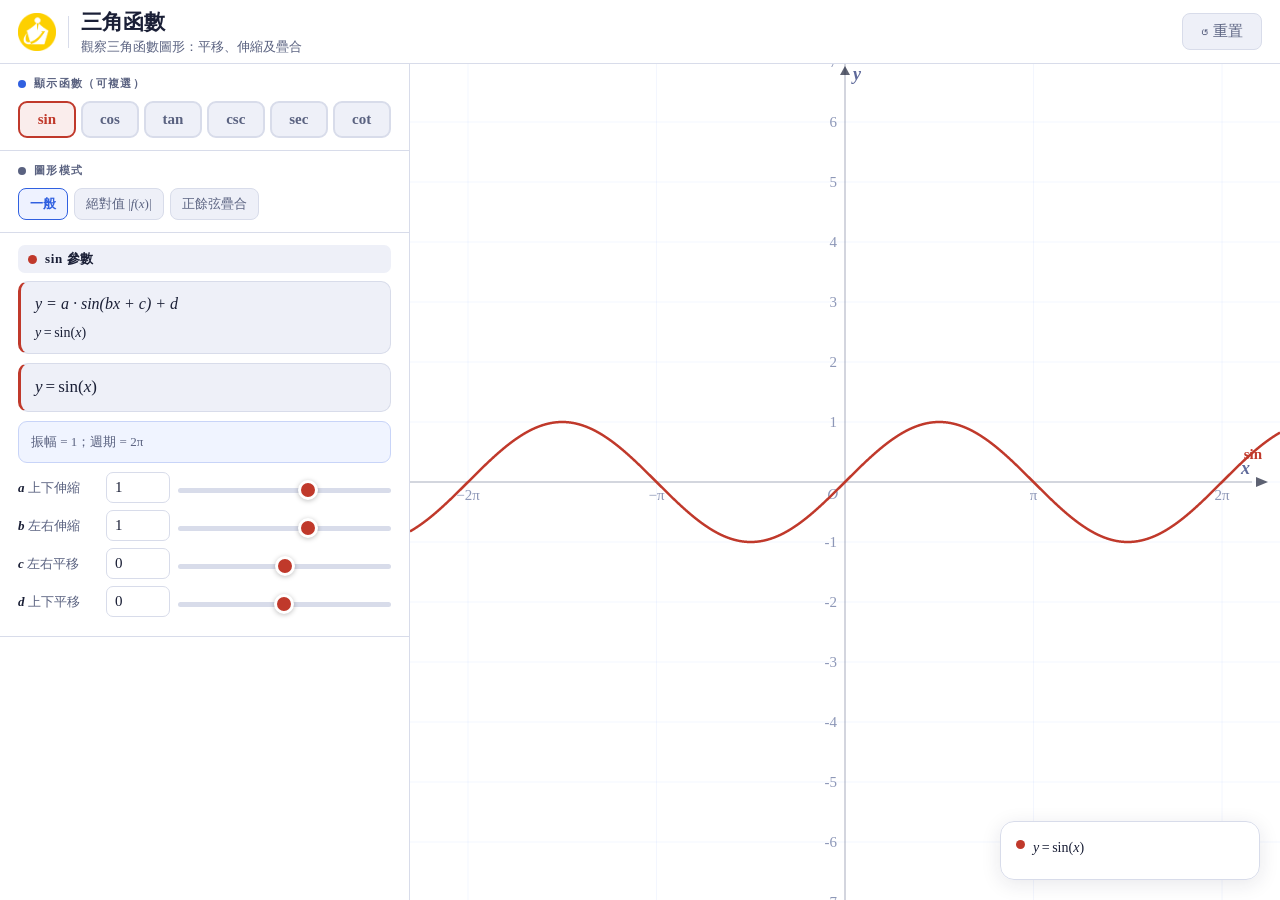
==== commit 92cada9b: "Fix responsive canvas sizing and mobile parameter layout" ====
--- a/index.html
+++ b/index.html
@@ -11,7 +11,7 @@
   --csc-c:#e67e22;--sec-c:#8e44ad;--cot-c:#16a085;
   --sum-c:#7c3aed;
   --text:#1a1f36;--dim:#5a6280;--light:#9098b8;
-  --pw:420px;--f:'Times New Roman','Noto Serif TC',Georgia,serif;
+  --pw:clamp(300px,32vw,420px);--f:'Times New Roman','Noto Serif TC',Georgia,serif;
 }
 *{box-sizing:border-box;margin:0;padding:0;}
 body{font-family:var(--f);background:var(--bg);color:var(--text);
@@ -32,7 +32,7 @@
   font-family:var(--f);transition:all .15s;}
 .btn:hover{color:var(--accent);border-color:var(--accent);background:#eef2ff;}
 
-.main{display:flex;flex:1;overflow:hidden;position:relative;}
+.main{display:flex;flex:1;min-width:0;min-height:0;overflow:hidden;position:relative;}
 
 .panel{width:var(--pw);background:var(--white);border-right:1.5px solid var(--border);
   display:flex;flex-direction:column;overflow-y:auto;flex-shrink:0;z-index:10;}
@@ -127,7 +127,7 @@
 .fi-dot{width:9px;height:9px;border-radius:50%;flex-shrink:0;margin-top:5px;}
 .fi-text{font-size:14px;color:var(--text);font-style:italic;}
 
-#canvas{flex:1;display:block;cursor:default;touch-action:none;background:#fff;}
+#canvas{flex:1;min-width:0;min-height:0;display:block;cursor:default;touch-action:none;background:#fff;}
 
 .fab{display:none;position:fixed;bottom:20px;left:20px;width:54px;height:54px;
   border-radius:50%;background:var(--accent);color:#fff;border:none;font-size:22px;
@@ -153,7 +153,25 @@
 @media(max-width:760px){
   .panel{display:none;}.fab{display:flex;}.mob-overlay{display:block;}
   .hd-title p{display:none;}.hd-title h1{font-size:18px;}
-  #floatInfo{max-width:calc(100vw - 44px);}
+  header{height:58px;padding:0 10px;gap:8px;}
+  .logo-img{height:30px;max-width:60px;}
+  .btn{padding:8px 10px;font-size:14px;}
+  .hd-sep{height:26px;}
+  #floatInfo{min-width:0;max-width:calc(100vw - 100px);max-height:24dvh;overflow-y:auto;bottom:12px;right:12px;padding:8px 10px;pointer-events:auto;}
+  .fi-text{font-size:12px;overflow-wrap:anywhere;}
+  .fab{bottom:max(12px,env(safe-area-inset-bottom));left:12px;}
+  .mob-drawer{width:min(94vw,420px);padding-bottom:env(safe-area-inset-bottom);}
+  .mob-dh{position:sticky;top:0;background:var(--white);z-index:3;padding:10px 14px;}
+  .sec{padding:12px;}
+  .param-label{width:76px;}
+  .param-num{width:60px;}
+  .param-slider{min-width:0;}
+  .param-num input{font-size:16px;}
+  .eq-box{overflow-wrap:anywhere;}
+}
+@media(max-height:500px) and (max-width:760px){
+  header{height:48px;}
+  #floatInfo{max-height:28dvh;}
 }
 </style>
 </head>
@@ -415,7 +433,7 @@
 <div id="floatInfo"><div id="fiContent"></div></div>
 </div>
 
-<button class="fab" id="fabBtn" onclick="toggleDrawer()">☰</button>
+<button class="fab" id="fabBtn" onclick="toggleDrawer()" aria-label="開啟參數設定" aria-controls="MOV" aria-expanded="false">☰</button>
 <div class="mob-overlay" id="MOV">
   <div class="mob-bg" onclick="closeDrawer()"></div>
   <div class="mob-drawer">
@@ -457,9 +475,11 @@
 function resize(){
   const main=document.querySelector('.main');
   const panel=document.querySelector('.panel');
-  const pw=panel?panel.offsetWidth:0;
-  const W0=main.offsetWidth-pw;
-  const H0=main.offsetHeight;
+  const pw=panel&&panel.parentElement===main?panel.offsetWidth:0;
+  const W0=Math.max(1,main.clientWidth-pw);
+  const H0=Math.max(1,main.clientHeight);
+  if(_init){originX+=(W0-canvas.width/dpr)/2;originY+=(H0-canvas.height/dpr)/2;}
+  dpr=window.devicePixelRatio||1;
   canvas.width=W0*dpr; canvas.height=H0*dpr;
   canvas.style.width=W0+'px'; canvas.style.height=H0+'px';
   ctx.setTransform(dpr,0,0,dpr,0,0);
@@ -934,8 +954,9 @@
 canvas.addEventListener('touchend',e=>{e.preventDefault();panRef=null;pinchDist=null;},{passive:false});
 
 // ── MOBILE ──
-function openDrawer(){document.getElementById('MOV').classList.add('open');}
-function closeDrawer(){document.getElementById('MOV').classList.remove('open');}
+function openDrawer(){document.getElementById('MOV').classList.add('open');document.getElementById('fabBtn').setAttribute('aria-expanded','true');}
+function closeDrawer(){document.getElementById('MOV').classList.remove('open');document.getElementById('fabBtn').setAttribute('aria-expanded','false');}
+document.addEventListener('keydown',e=>{if(e.key==='Escape')closeDrawer();});
 function toggleDrawer(){const open=document.getElementById('MOV').classList.contains('open');open?closeDrawer():openDrawer();}
 
 (function setupMobilePanel(){
@@ -960,7 +981,9 @@
         panel.style.borderRight='';
         panel.style.overflow='';
       }
+      closeDrawer();
     }
+    requestAnimationFrame(resize);
   }
   mq.addEventListener('change',handleMQ);
   handleMQ(mq);
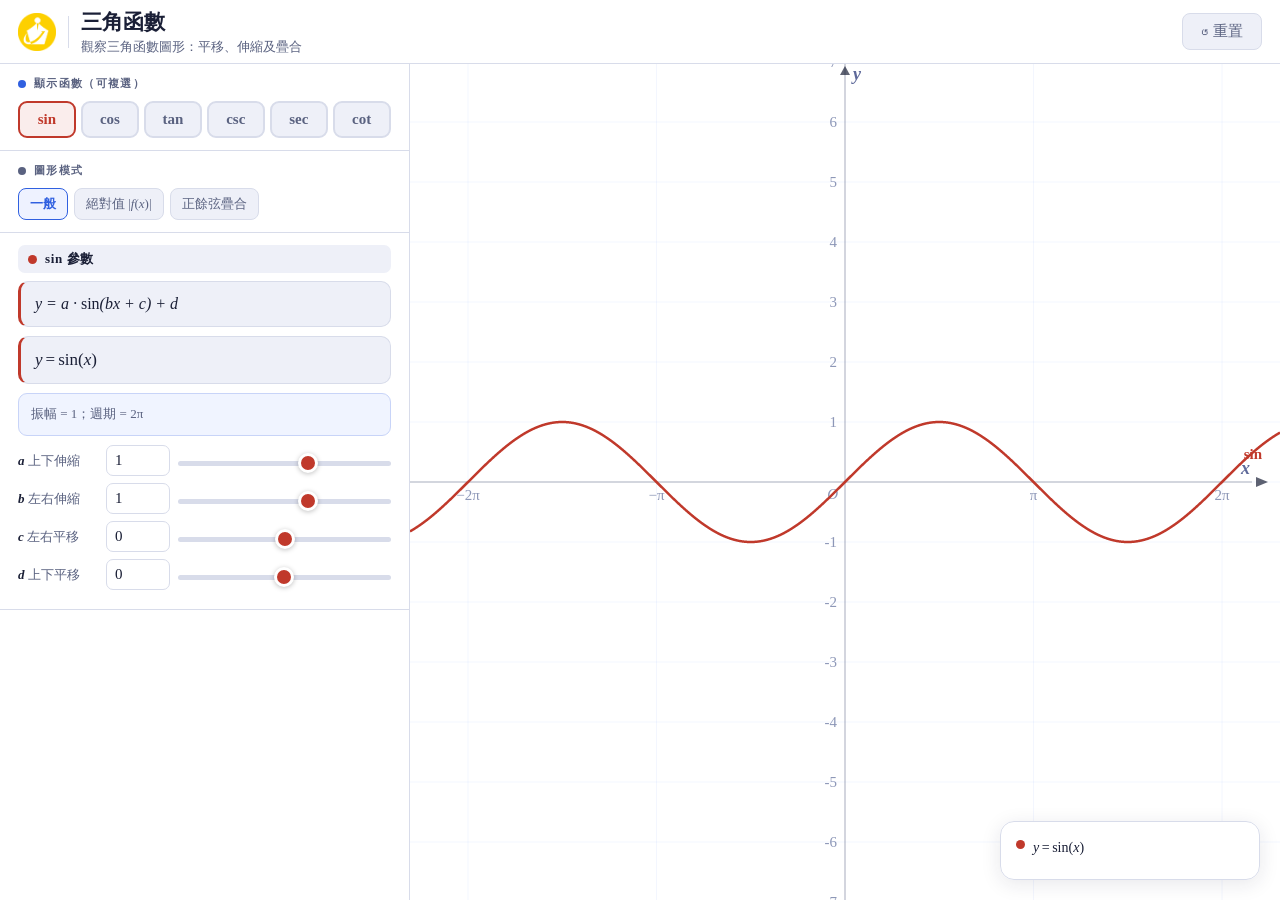
==== commit 6408a47a: "Simplify parameter formulas and use upright function names" ====
--- a/index.html
+++ b/index.html
@@ -64,6 +64,7 @@
   padding:9px 14px;font-size:17px;color:var(--text);margin-bottom:9px;
   line-height:1.65;min-height:44px;display:flex;align-items:center;flex-wrap:wrap;gap:0;
   font-style:italic;}
+.fn-name{font-style:normal;}
 .eq-sin{border-left:3px solid var(--sin-c)!important;}
 .eq-cos{border-left:3px solid var(--cos-c)!important;}
 .eq-tan{border-left:3px solid var(--tan-c)!important;}
@@ -225,8 +226,7 @@
   <div class="sec" id="sinSec">
     <div class="fn-panel-hd"><span class="dot" style="background:var(--sin-c)"></span>sin 參數</div>
     <div class="eq-box eq-sin" style="display:block;font-size:16px;">
-      <div><i>y</i> = <i>a</i> · sin(<i>b</i><i>x</i> + <i>c</i>) + <i>d</i></div>
-      <div id="sinParamEq" style="font-size:14px;margin-top:4px;"></div>
+      <div><i>y</i> = <i>a</i> · <span class="fn-name">sin</span>(<i>b</i><i>x</i> + <i>c</i>) + <i>d</i></div>
     </div>
     <div class="eq-box eq-sin" id="sinEq"></div>
     <div class="desc-box" id="sinDesc"></div>
@@ -256,8 +256,7 @@
   <div class="sec" id="cosSec" style="display:none">
     <div class="fn-panel-hd"><span class="dot" style="background:var(--cos-c)"></span>cos 參數</div>
     <div class="eq-box eq-cos" style="display:block;font-size:16px;">
-      <div><i>y</i> = <i>a</i> · cos(<i>b</i><i>x</i> + <i>c</i>) + <i>d</i></div>
-      <div id="cosParamEq" style="font-size:14px;margin-top:4px;"></div>
+      <div><i>y</i> = <i>a</i> · <span class="fn-name">cos</span>(<i>b</i><i>x</i> + <i>c</i>) + <i>d</i></div>
     </div>
     <div class="eq-box eq-cos" id="cosEq"></div>
     <div class="desc-box" id="cosDesc"></div>
@@ -287,8 +286,7 @@
   <div class="sec" id="tanSec" style="display:none">
     <div class="fn-panel-hd"><span class="dot" style="background:var(--tan-c)"></span>tan 參數</div>
     <div class="eq-box eq-tan" style="display:block;font-size:16px;">
-      <div><i>y</i> = <i>a</i> · tan(<i>b</i><i>x</i> + <i>c</i>) + <i>d</i></div>
-      <div id="tanParamEq" style="font-size:14px;margin-top:4px;"></div>
+      <div><i>y</i> = <i>a</i> · <span class="fn-name">tan</span>(<i>b</i><i>x</i> + <i>c</i>) + <i>d</i></div>
     </div>
     <div class="eq-box eq-tan" id="tanEq"></div>
     <div class="desc-box" id="tanDesc"></div>
@@ -318,8 +316,7 @@
   <div class="sec" id="cscSec" style="display:none">
     <div class="fn-panel-hd"><span class="dot" style="background:var(--csc-c)"></span>csc 參數</div>
     <div class="eq-box eq-csc" style="display:block;font-size:16px;">
-      <div><i>y</i> = <i>a</i> · csc(<i>b</i><i>x</i> + <i>c</i>) + <i>d</i></div>
-      <div id="cscParamEq" style="font-size:14px;margin-top:4px;"></div>
+      <div><i>y</i> = <i>a</i> · <span class="fn-name">csc</span>(<i>b</i><i>x</i> + <i>c</i>) + <i>d</i></div>
     </div>
     <div class="eq-box eq-csc" id="cscEq"></div>
     <div class="desc-box" id="cscDesc"></div>
@@ -349,8 +346,7 @@
   <div class="sec" id="secSec" style="display:none">
     <div class="fn-panel-hd"><span class="dot" style="background:var(--sec-c)"></span>sec 參數</div>
     <div class="eq-box eq-sec" style="display:block;font-size:16px;">
-      <div><i>y</i> = <i>a</i> · sec(<i>b</i><i>x</i> + <i>c</i>) + <i>d</i></div>
-      <div id="secParamEq" style="font-size:14px;margin-top:4px;"></div>
+      <div><i>y</i> = <i>a</i> · <span class="fn-name">sec</span>(<i>b</i><i>x</i> + <i>c</i>) + <i>d</i></div>
     </div>
     <div class="eq-box eq-sec" id="secEq"></div>
     <div class="desc-box" id="secDesc"></div>
@@ -380,8 +376,7 @@
   <div class="sec" id="cotSec" style="display:none">
     <div class="fn-panel-hd"><span class="dot" style="background:var(--cot-c)"></span>cot 參數</div>
     <div class="eq-box eq-cot" style="display:block;font-size:16px;">
-      <div><i>y</i> = <i>a</i> · cot(<i>b</i><i>x</i> + <i>c</i>) + <i>d</i></div>
-      <div id="cotParamEq" style="font-size:14px;margin-top:4px;"></div>
+      <div><i>y</i> = <i>a</i> · <span class="fn-name">cot</span>(<i>b</i><i>x</i> + <i>c</i>) + <i>d</i></div>
     </div>
     <div class="eq-box eq-cot" id="cotEq"></div>
     <div class="desc-box" id="cotDesc"></div>
@@ -818,7 +813,6 @@
 function updatePanel(){
   FNS.forEach(fn=>{
     sH(fn+'Eq',eqHTML(fn));
-    sH(fn+'ParamEq',eqHTML(fn));
     sH(fn+'Desc',descHTML(fn));
   });
   FNS.forEach(fn=>{
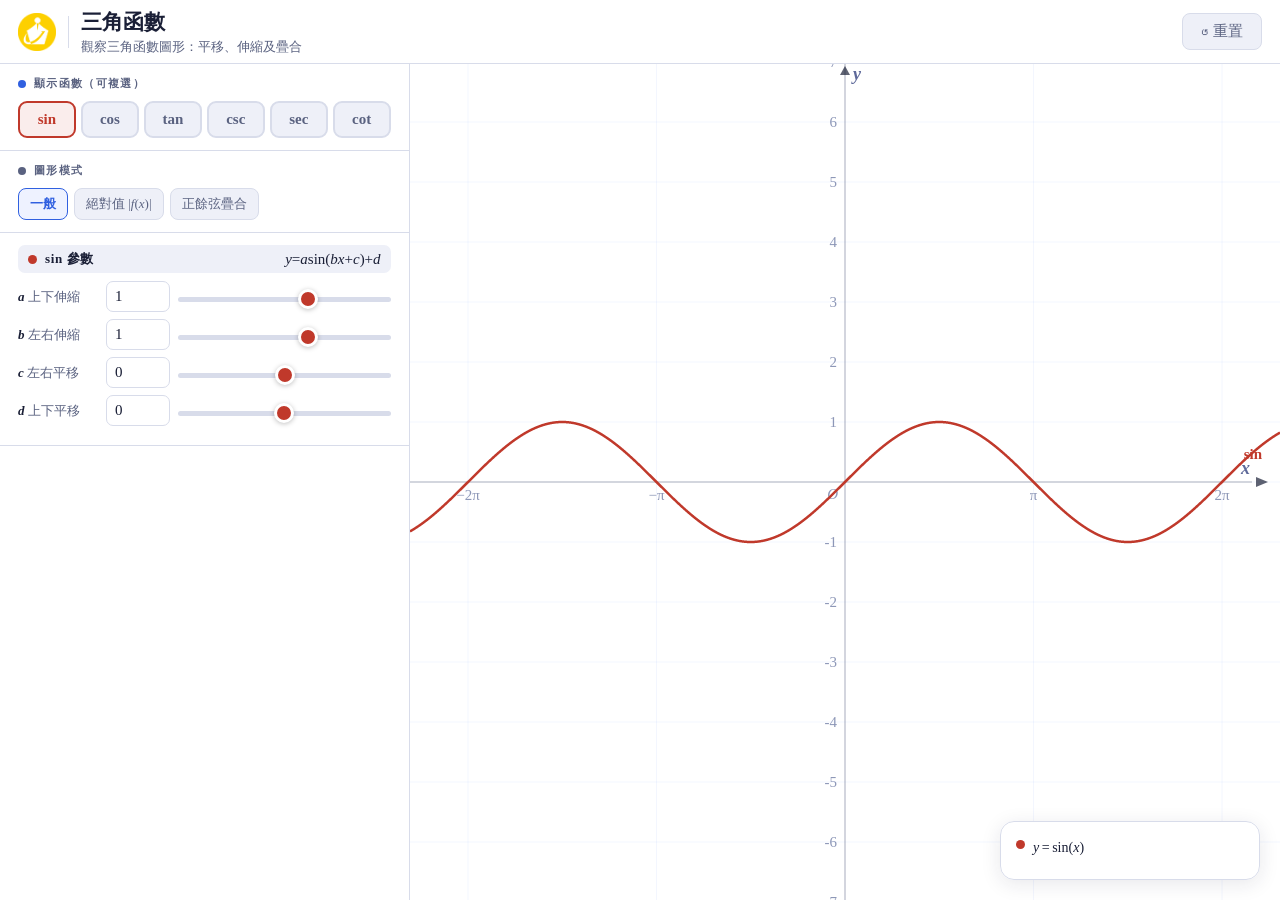
==== commit f36a8c43: "Place compact formulas beside parameter headings" ====
--- a/index.html
+++ b/index.html
@@ -114,6 +114,7 @@
 .fn-panel-hd{display:flex;align-items:center;gap:8px;font-size:13px;font-weight:700;
   letter-spacing:.05em;margin-bottom:8px;padding:5px 10px;border-radius:7px;background:var(--surface2);}
 .fn-panel-hd .dot{width:9px;height:9px;border-radius:50%;flex-shrink:0;}
+.param-formula{margin-left:auto;font-size:15px;font-weight:400;font-style:normal;letter-spacing:0;white-space:nowrap;}
 
 .sp-result{background:#fdf4ff;border:1.5px solid #d8b4fe;border-radius:9px;
   padding:9px 13px;font-size:14px;line-height:2.1;color:var(--text);}
@@ -224,12 +225,7 @@
 
   <!-- ── sin ── -->
   <div class="sec" id="sinSec">
-    <div class="fn-panel-hd"><span class="dot" style="background:var(--sin-c)"></span>sin 參數</div>
-    <div class="eq-box eq-sin" style="display:block;font-size:16px;">
-      <div><i>y</i> = <i>a</i> · <span class="fn-name">sin</span>(<i>b</i><i>x</i> + <i>c</i>) + <i>d</i></div>
-    </div>
-    <div class="eq-box eq-sin" id="sinEq"></div>
-    <div class="desc-box" id="sinDesc"></div>
+    <div class="fn-panel-hd"><span class="dot" style="background:var(--sin-c)"></span>sin 參數 <span class="param-formula"><i>y</i>=<i>a</i>sin(<i>b</i><i>x</i>+<i>c</i>)+<i>d</i></span></div>
     <div class="param-row">
       <div class="param-label"><span class="vi">a</span> 上下伸縮</div>
       <div class="param-num"><input class="i-sin" id="nSinA" type="number" step="0.1" value="1" oninput="P.sin.a=+this.value;redraw()"></div>
@@ -254,12 +250,7 @@
 
   <!-- ── cos ── -->
   <div class="sec" id="cosSec" style="display:none">
-    <div class="fn-panel-hd"><span class="dot" style="background:var(--cos-c)"></span>cos 參數</div>
-    <div class="eq-box eq-cos" style="display:block;font-size:16px;">
-      <div><i>y</i> = <i>a</i> · <span class="fn-name">cos</span>(<i>b</i><i>x</i> + <i>c</i>) + <i>d</i></div>
-    </div>
-    <div class="eq-box eq-cos" id="cosEq"></div>
-    <div class="desc-box" id="cosDesc"></div>
+    <div class="fn-panel-hd"><span class="dot" style="background:var(--cos-c)"></span>cos 參數 <span class="param-formula"><i>y</i>=<i>a</i>cos(<i>b</i><i>x</i>+<i>c</i>)+<i>d</i></span></div>
     <div class="param-row">
       <div class="param-label"><span class="vi">a</span> 上下伸縮</div>
       <div class="param-num"><input class="i-cos" id="nCosA" type="number" step="0.1" value="1" oninput="P.cos.a=+this.value;redraw()"></div>
@@ -284,12 +275,7 @@
 
   <!-- ── tan ── -->
   <div class="sec" id="tanSec" style="display:none">
-    <div class="fn-panel-hd"><span class="dot" style="background:var(--tan-c)"></span>tan 參數</div>
-    <div class="eq-box eq-tan" style="display:block;font-size:16px;">
-      <div><i>y</i> = <i>a</i> · <span class="fn-name">tan</span>(<i>b</i><i>x</i> + <i>c</i>) + <i>d</i></div>
-    </div>
-    <div class="eq-box eq-tan" id="tanEq"></div>
-    <div class="desc-box" id="tanDesc"></div>
+    <div class="fn-panel-hd"><span class="dot" style="background:var(--tan-c)"></span>tan 參數 <span class="param-formula"><i>y</i>=<i>a</i>tan(<i>b</i><i>x</i>+<i>c</i>)+<i>d</i></span></div>
     <div class="param-row">
       <div class="param-label"><span class="vi">a</span> 上下伸縮</div>
       <div class="param-num"><input class="i-tan" id="nTanA" type="number" step="0.1" value="1" oninput="P.tan.a=+this.value;redraw()"></div>
@@ -314,12 +300,7 @@
 
   <!-- ── csc ── -->
   <div class="sec" id="cscSec" style="display:none">
-    <div class="fn-panel-hd"><span class="dot" style="background:var(--csc-c)"></span>csc 參數</div>
-    <div class="eq-box eq-csc" style="display:block;font-size:16px;">
-      <div><i>y</i> = <i>a</i> · <span class="fn-name">csc</span>(<i>b</i><i>x</i> + <i>c</i>) + <i>d</i></div>
-    </div>
-    <div class="eq-box eq-csc" id="cscEq"></div>
-    <div class="desc-box" id="cscDesc"></div>
+    <div class="fn-panel-hd"><span class="dot" style="background:var(--csc-c)"></span>csc 參數 <span class="param-formula"><i>y</i>=<i>a</i>csc(<i>b</i><i>x</i>+<i>c</i>)+<i>d</i></span></div>
     <div class="param-row">
       <div class="param-label"><span class="vi">a</span> 上下伸縮</div>
       <div class="param-num"><input class="i-csc" id="nCscA" type="number" step="0.1" value="1" oninput="P.csc.a=+this.value;redraw()"></div>
@@ -344,12 +325,7 @@
 
   <!-- ── sec ── -->
   <div class="sec" id="secSec" style="display:none">
-    <div class="fn-panel-hd"><span class="dot" style="background:var(--sec-c)"></span>sec 參數</div>
-    <div class="eq-box eq-sec" style="display:block;font-size:16px;">
-      <div><i>y</i> = <i>a</i> · <span class="fn-name">sec</span>(<i>b</i><i>x</i> + <i>c</i>) + <i>d</i></div>
-    </div>
-    <div class="eq-box eq-sec" id="secEq"></div>
-    <div class="desc-box" id="secDesc"></div>
+    <div class="fn-panel-hd"><span class="dot" style="background:var(--sec-c)"></span>sec 參數 <span class="param-formula"><i>y</i>=<i>a</i>sec(<i>b</i><i>x</i>+<i>c</i>)+<i>d</i></span></div>
     <div class="param-row">
       <div class="param-label"><span class="vi">a</span> 上下伸縮</div>
       <div class="param-num"><input class="i-sec" id="nSecA" type="number" step="0.1" value="1" oninput="P.sec.a=+this.value;redraw()"></div>
@@ -374,12 +350,7 @@
 
   <!-- ── cot ── -->
   <div class="sec" id="cotSec" style="display:none">
-    <div class="fn-panel-hd"><span class="dot" style="background:var(--cot-c)"></span>cot 參數</div>
-    <div class="eq-box eq-cot" style="display:block;font-size:16px;">
-      <div><i>y</i> = <i>a</i> · <span class="fn-name">cot</span>(<i>b</i><i>x</i> + <i>c</i>) + <i>d</i></div>
-    </div>
-    <div class="eq-box eq-cot" id="cotEq"></div>
-    <div class="desc-box" id="cotDesc"></div>
+    <div class="fn-panel-hd"><span class="dot" style="background:var(--cot-c)"></span>cot 參數 <span class="param-formula"><i>y</i>=<i>a</i>cot(<i>b</i><i>x</i>+<i>c</i>)+<i>d</i></span></div>
     <div class="param-row">
       <div class="param-label"><span class="vi">a</span> 上下伸縮</div>
       <div class="param-num"><input class="i-cot" id="nCotA" type="number" step="0.1" value="1" oninput="P.cot.a=+this.value;redraw()"></div>
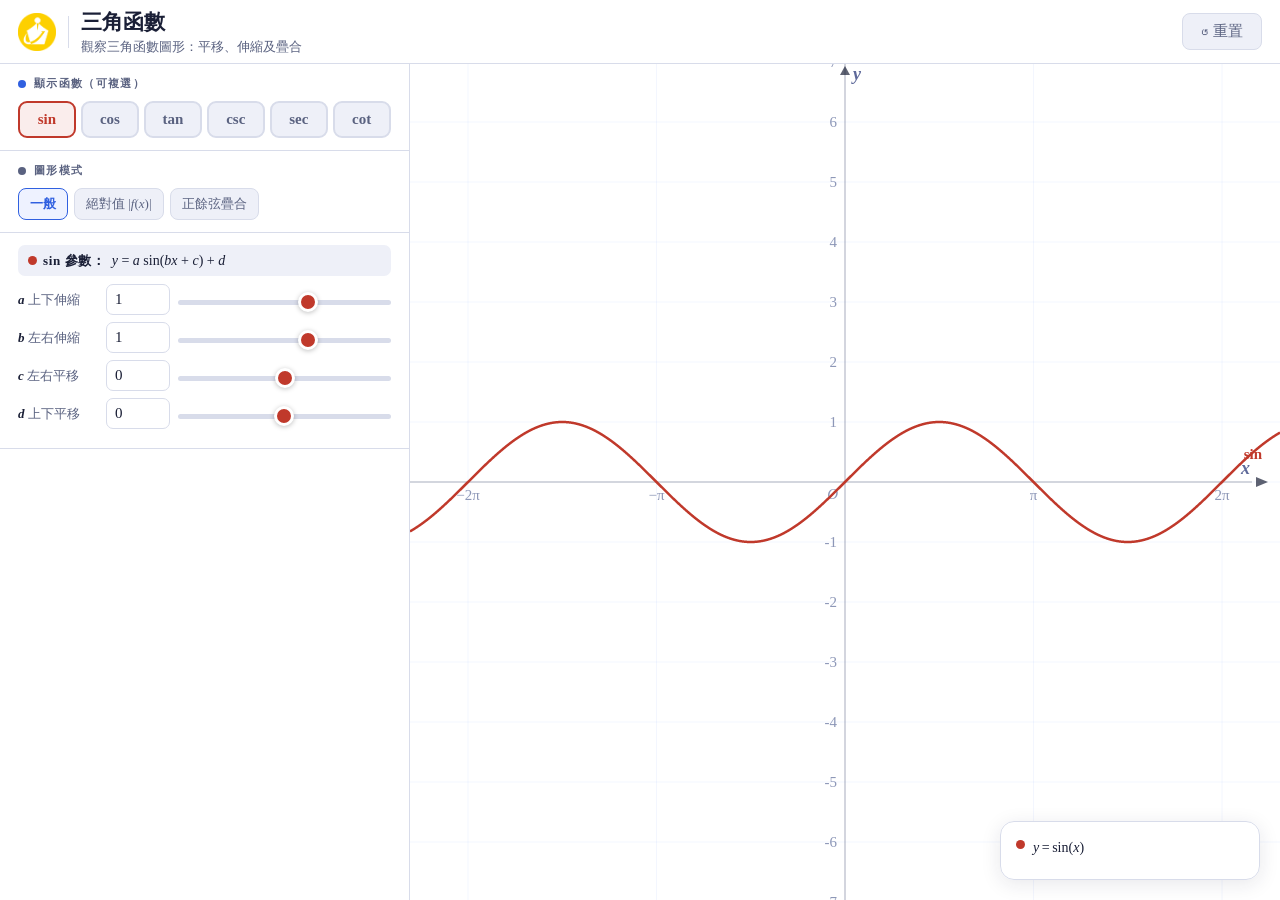
==== commit b88218a3: "Improve inline parameter formula spacing" ====
--- a/index.html
+++ b/index.html
@@ -111,10 +111,10 @@
 .r-sec::-moz-range-thumb{background:var(--sec-c);}
 .r-cot::-moz-range-thumb{background:var(--cot-c);}
 
-.fn-panel-hd{display:flex;align-items:center;gap:8px;font-size:13px;font-weight:700;
+.fn-panel-hd{display:flex;align-items:center;flex-wrap:wrap;column-gap:6px;row-gap:3px;font-size:13px;font-weight:700;
   letter-spacing:.05em;margin-bottom:8px;padding:5px 10px;border-radius:7px;background:var(--surface2);}
 .fn-panel-hd .dot{width:9px;height:9px;border-radius:50%;flex-shrink:0;}
-.param-formula{margin-left:auto;font-size:15px;font-weight:400;font-style:normal;letter-spacing:0;white-space:nowrap;}
+.param-formula{font-size:14px;font-weight:400;font-style:normal;letter-spacing:0;line-height:1.5;white-space:nowrap;}
 
 .sp-result{background:#fdf4ff;border:1.5px solid #d8b4fe;border-radius:9px;
   padding:9px 13px;font-size:14px;line-height:2.1;color:var(--text);}
@@ -225,7 +225,7 @@
 
   <!-- ── sin ── -->
   <div class="sec" id="sinSec">
-    <div class="fn-panel-hd"><span class="dot" style="background:var(--sin-c)"></span>sin 參數 <span class="param-formula"><i>y</i>=<i>a</i>sin(<i>b</i><i>x</i>+<i>c</i>)+<i>d</i></span></div>
+    <div class="fn-panel-hd"><span class="dot" style="background:var(--sin-c)"></span>sin 參數：<span class="param-formula"><i>y</i> = <i>a</i> sin(<i>b</i><i>x</i> + <i>c</i>) + <i>d</i></span></div>
     <div class="param-row">
       <div class="param-label"><span class="vi">a</span> 上下伸縮</div>
       <div class="param-num"><input class="i-sin" id="nSinA" type="number" step="0.1" value="1" oninput="P.sin.a=+this.value;redraw()"></div>
@@ -250,7 +250,7 @@
 
   <!-- ── cos ── -->
   <div class="sec" id="cosSec" style="display:none">
-    <div class="fn-panel-hd"><span class="dot" style="background:var(--cos-c)"></span>cos 參數 <span class="param-formula"><i>y</i>=<i>a</i>cos(<i>b</i><i>x</i>+<i>c</i>)+<i>d</i></span></div>
+    <div class="fn-panel-hd"><span class="dot" style="background:var(--cos-c)"></span>cos 參數：<span class="param-formula"><i>y</i> = <i>a</i> cos(<i>b</i><i>x</i> + <i>c</i>) + <i>d</i></span></div>
     <div class="param-row">
       <div class="param-label"><span class="vi">a</span> 上下伸縮</div>
       <div class="param-num"><input class="i-cos" id="nCosA" type="number" step="0.1" value="1" oninput="P.cos.a=+this.value;redraw()"></div>
@@ -275,7 +275,7 @@
 
   <!-- ── tan ── -->
   <div class="sec" id="tanSec" style="display:none">
-    <div class="fn-panel-hd"><span class="dot" style="background:var(--tan-c)"></span>tan 參數 <span class="param-formula"><i>y</i>=<i>a</i>tan(<i>b</i><i>x</i>+<i>c</i>)+<i>d</i></span></div>
+    <div class="fn-panel-hd"><span class="dot" style="background:var(--tan-c)"></span>tan 參數：<span class="param-formula"><i>y</i> = <i>a</i> tan(<i>b</i><i>x</i> + <i>c</i>) + <i>d</i></span></div>
     <div class="param-row">
       <div class="param-label"><span class="vi">a</span> 上下伸縮</div>
       <div class="param-num"><input class="i-tan" id="nTanA" type="number" step="0.1" value="1" oninput="P.tan.a=+this.value;redraw()"></div>
@@ -300,7 +300,7 @@
 
   <!-- ── csc ── -->
   <div class="sec" id="cscSec" style="display:none">
-    <div class="fn-panel-hd"><span class="dot" style="background:var(--csc-c)"></span>csc 參數 <span class="param-formula"><i>y</i>=<i>a</i>csc(<i>b</i><i>x</i>+<i>c</i>)+<i>d</i></span></div>
+    <div class="fn-panel-hd"><span class="dot" style="background:var(--csc-c)"></span>csc 參數：<span class="param-formula"><i>y</i> = <i>a</i> csc(<i>b</i><i>x</i> + <i>c</i>) + <i>d</i></span></div>
     <div class="param-row">
       <div class="param-label"><span class="vi">a</span> 上下伸縮</div>
       <div class="param-num"><input class="i-csc" id="nCscA" type="number" step="0.1" value="1" oninput="P.csc.a=+this.value;redraw()"></div>
@@ -325,7 +325,7 @@
 
   <!-- ── sec ── -->
   <div class="sec" id="secSec" style="display:none">
-    <div class="fn-panel-hd"><span class="dot" style="background:var(--sec-c)"></span>sec 參數 <span class="param-formula"><i>y</i>=<i>a</i>sec(<i>b</i><i>x</i>+<i>c</i>)+<i>d</i></span></div>
+    <div class="fn-panel-hd"><span class="dot" style="background:var(--sec-c)"></span>sec 參數：<span class="param-formula"><i>y</i> = <i>a</i> sec(<i>b</i><i>x</i> + <i>c</i>) + <i>d</i></span></div>
     <div class="param-row">
       <div class="param-label"><span class="vi">a</span> 上下伸縮</div>
       <div class="param-num"><input class="i-sec" id="nSecA" type="number" step="0.1" value="1" oninput="P.sec.a=+this.value;redraw()"></div>
@@ -350,7 +350,7 @@
 
   <!-- ── cot ── -->
   <div class="sec" id="cotSec" style="display:none">
-    <div class="fn-panel-hd"><span class="dot" style="background:var(--cot-c)"></span>cot 參數 <span class="param-formula"><i>y</i>=<i>a</i>cot(<i>b</i><i>x</i>+<i>c</i>)+<i>d</i></span></div>
+    <div class="fn-panel-hd"><span class="dot" style="background:var(--cot-c)"></span>cot 參數：<span class="param-formula"><i>y</i> = <i>a</i> cot(<i>b</i><i>x</i> + <i>c</i>) + <i>d</i></span></div>
     <div class="param-row">
       <div class="param-label"><span class="vi">a</span> 上下伸縮</div>
       <div class="param-num"><input class="i-cot" id="nCotA" type="number" step="0.1" value="1" oninput="P.cot.a=+this.value;redraw()"></div>
